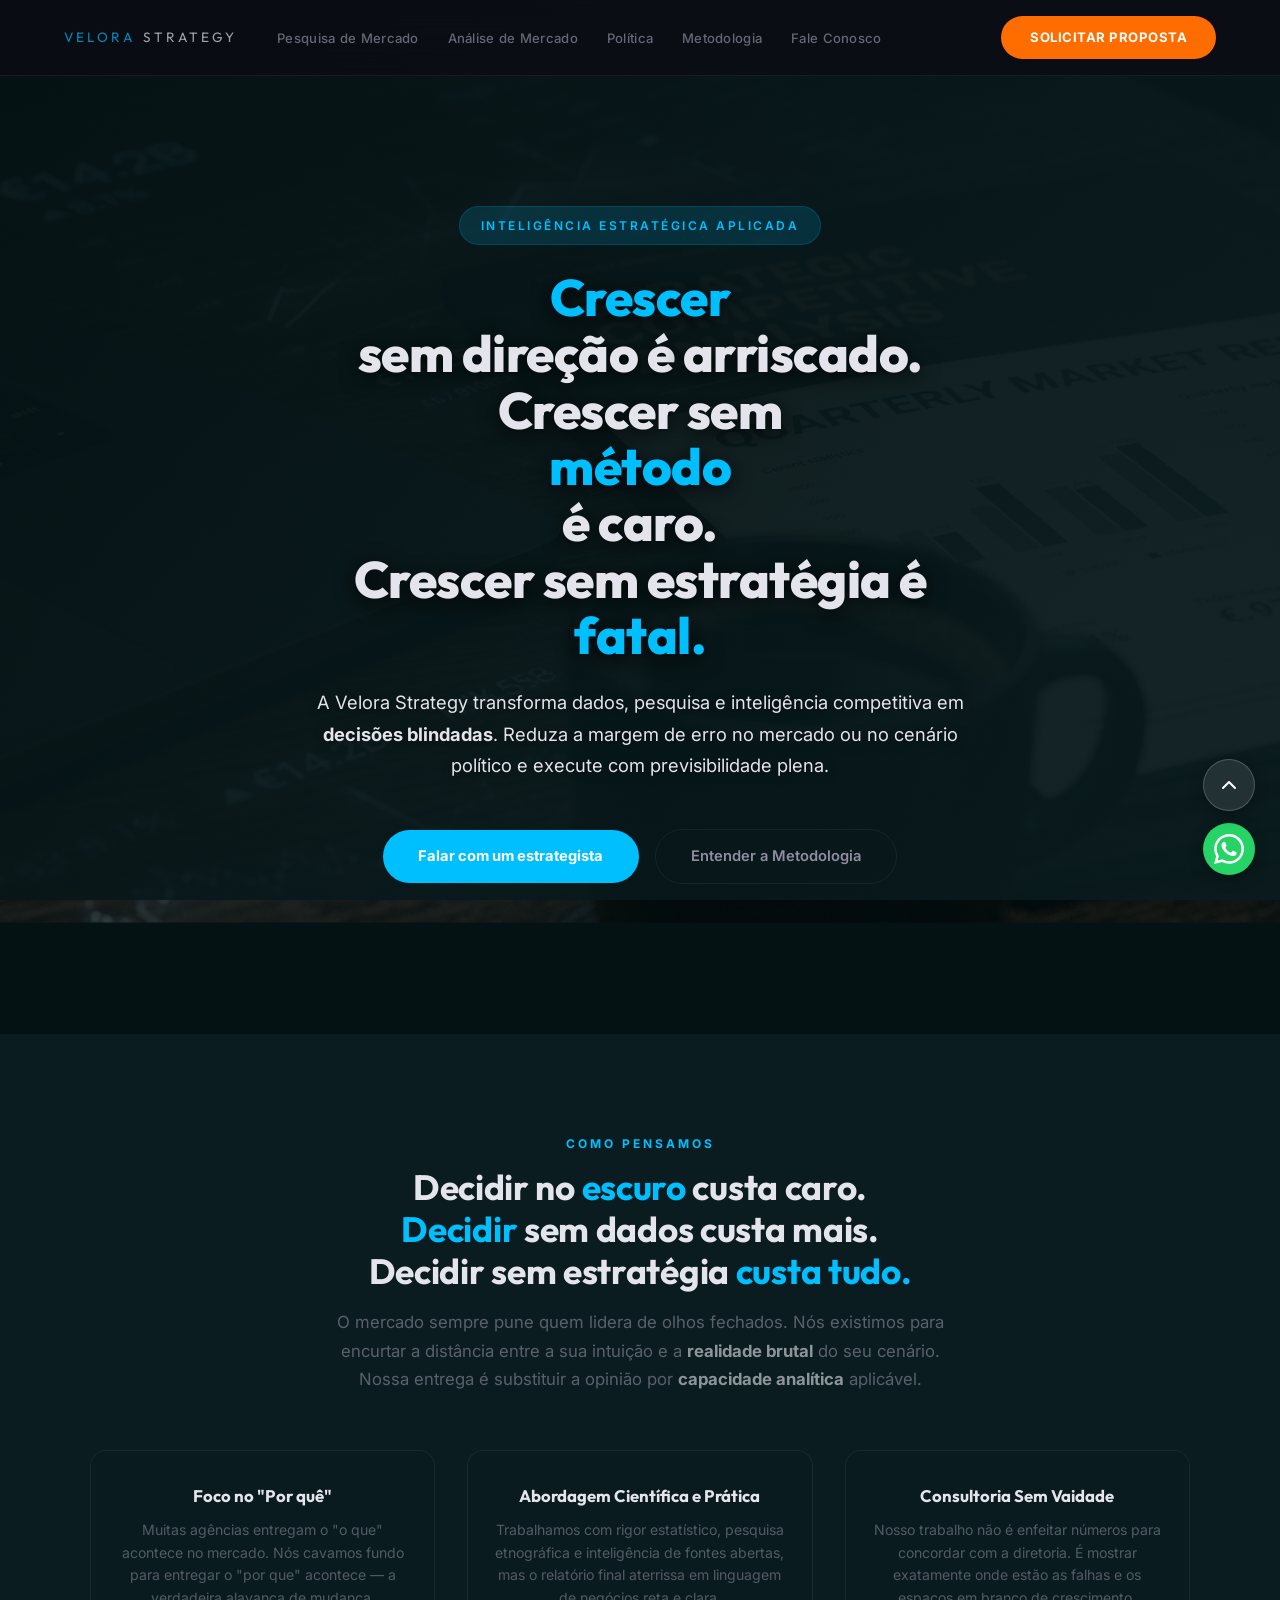
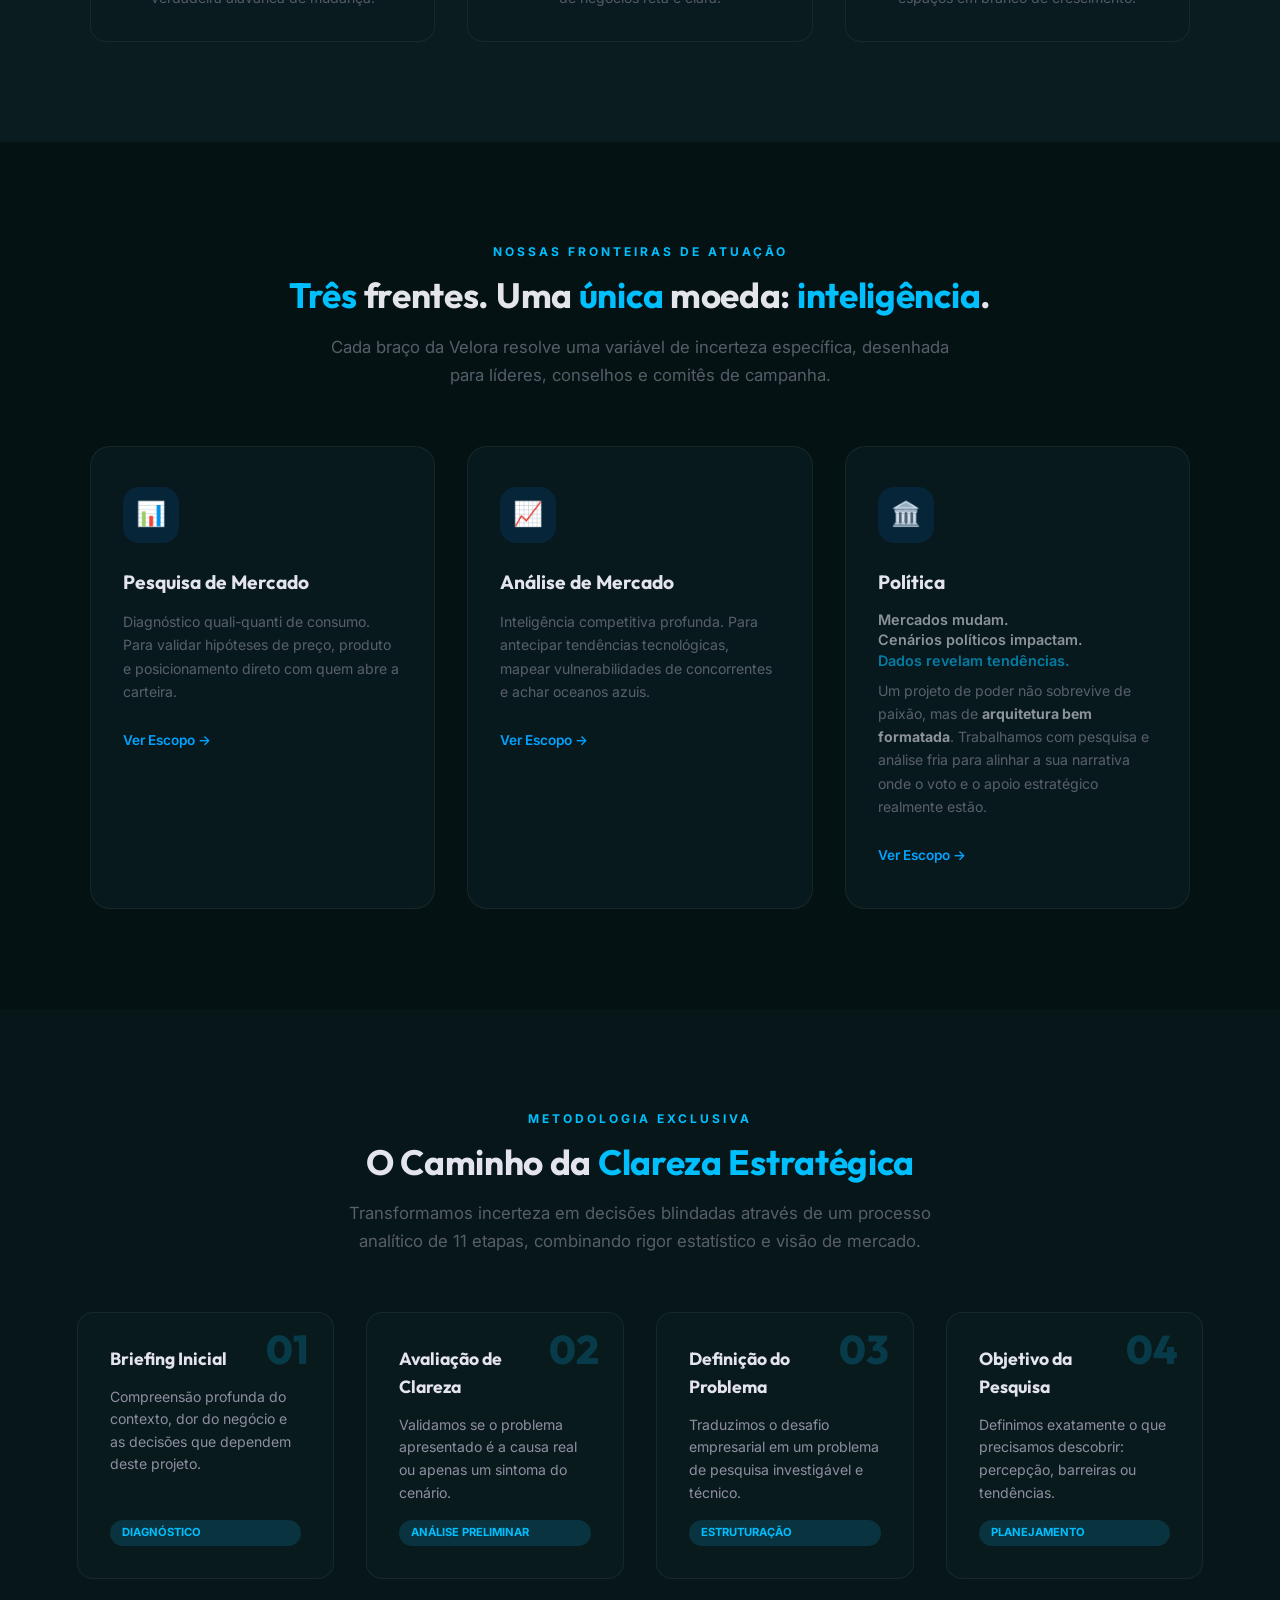
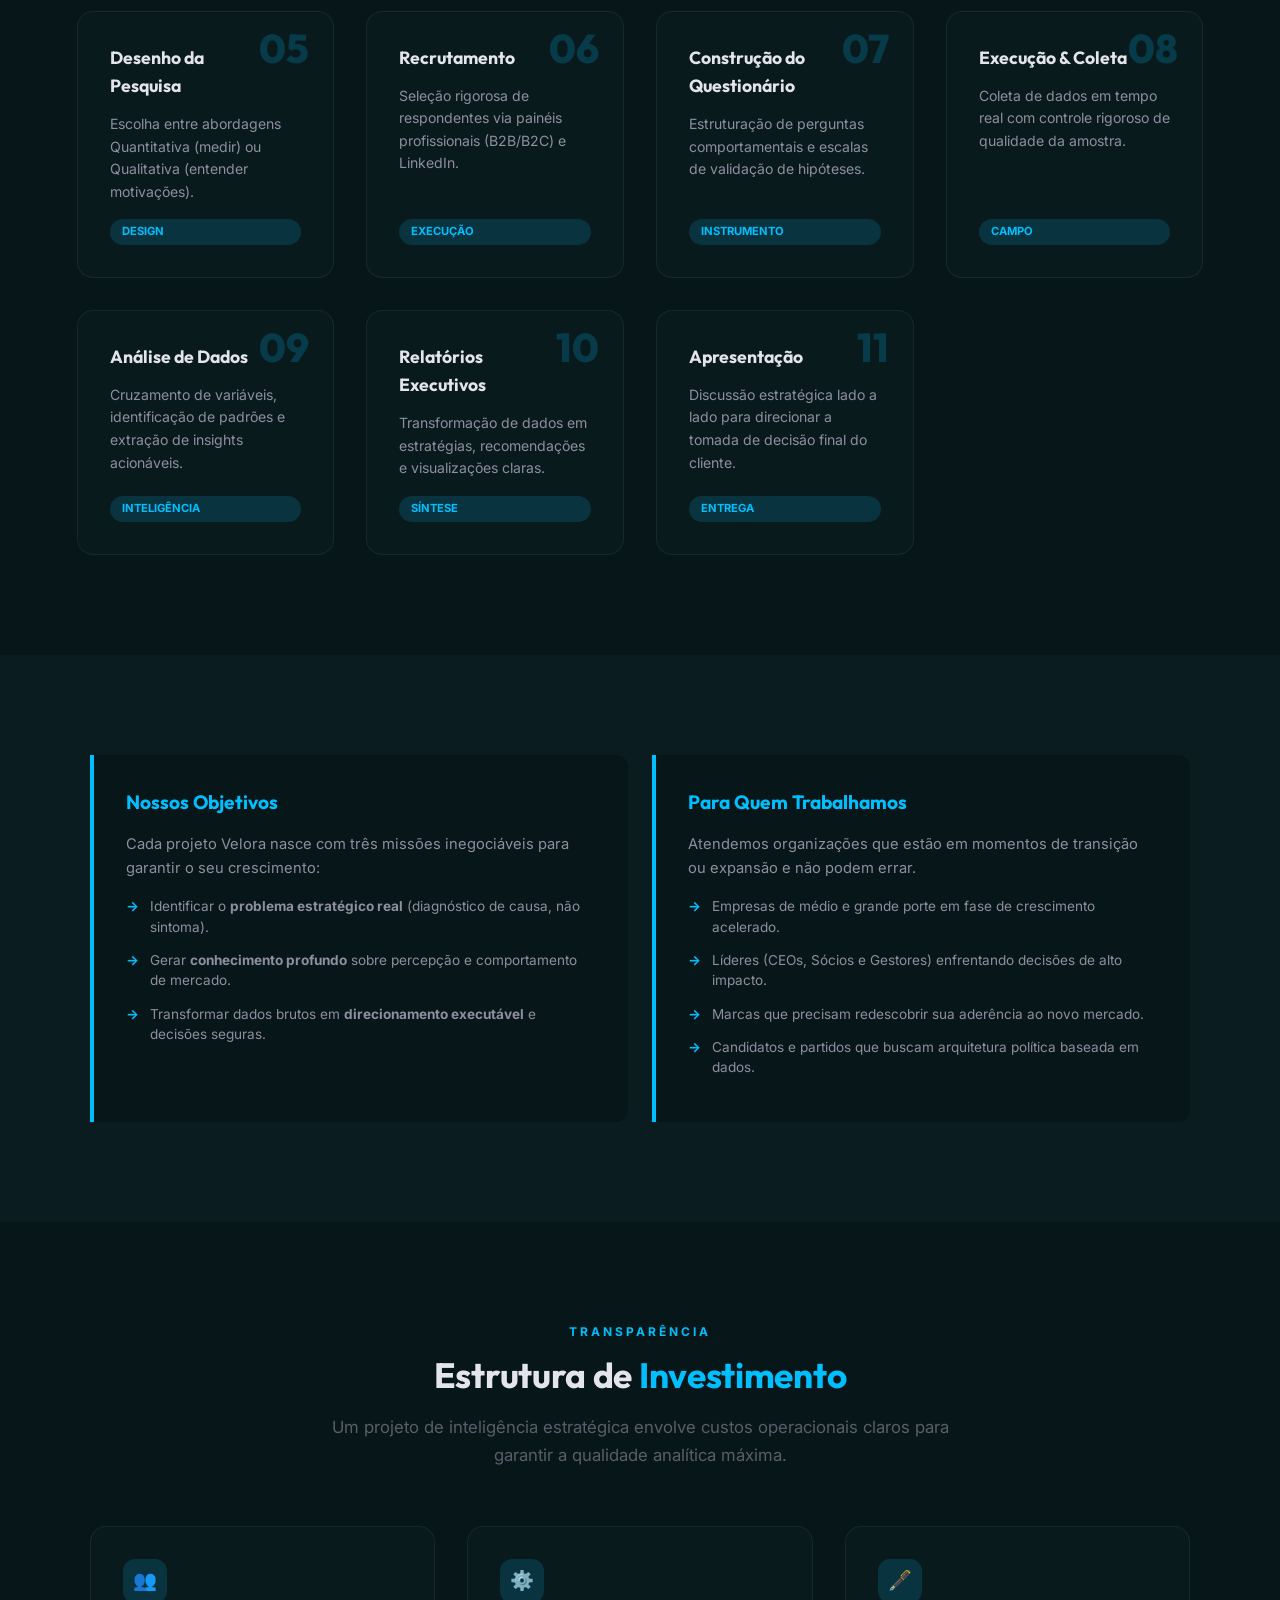
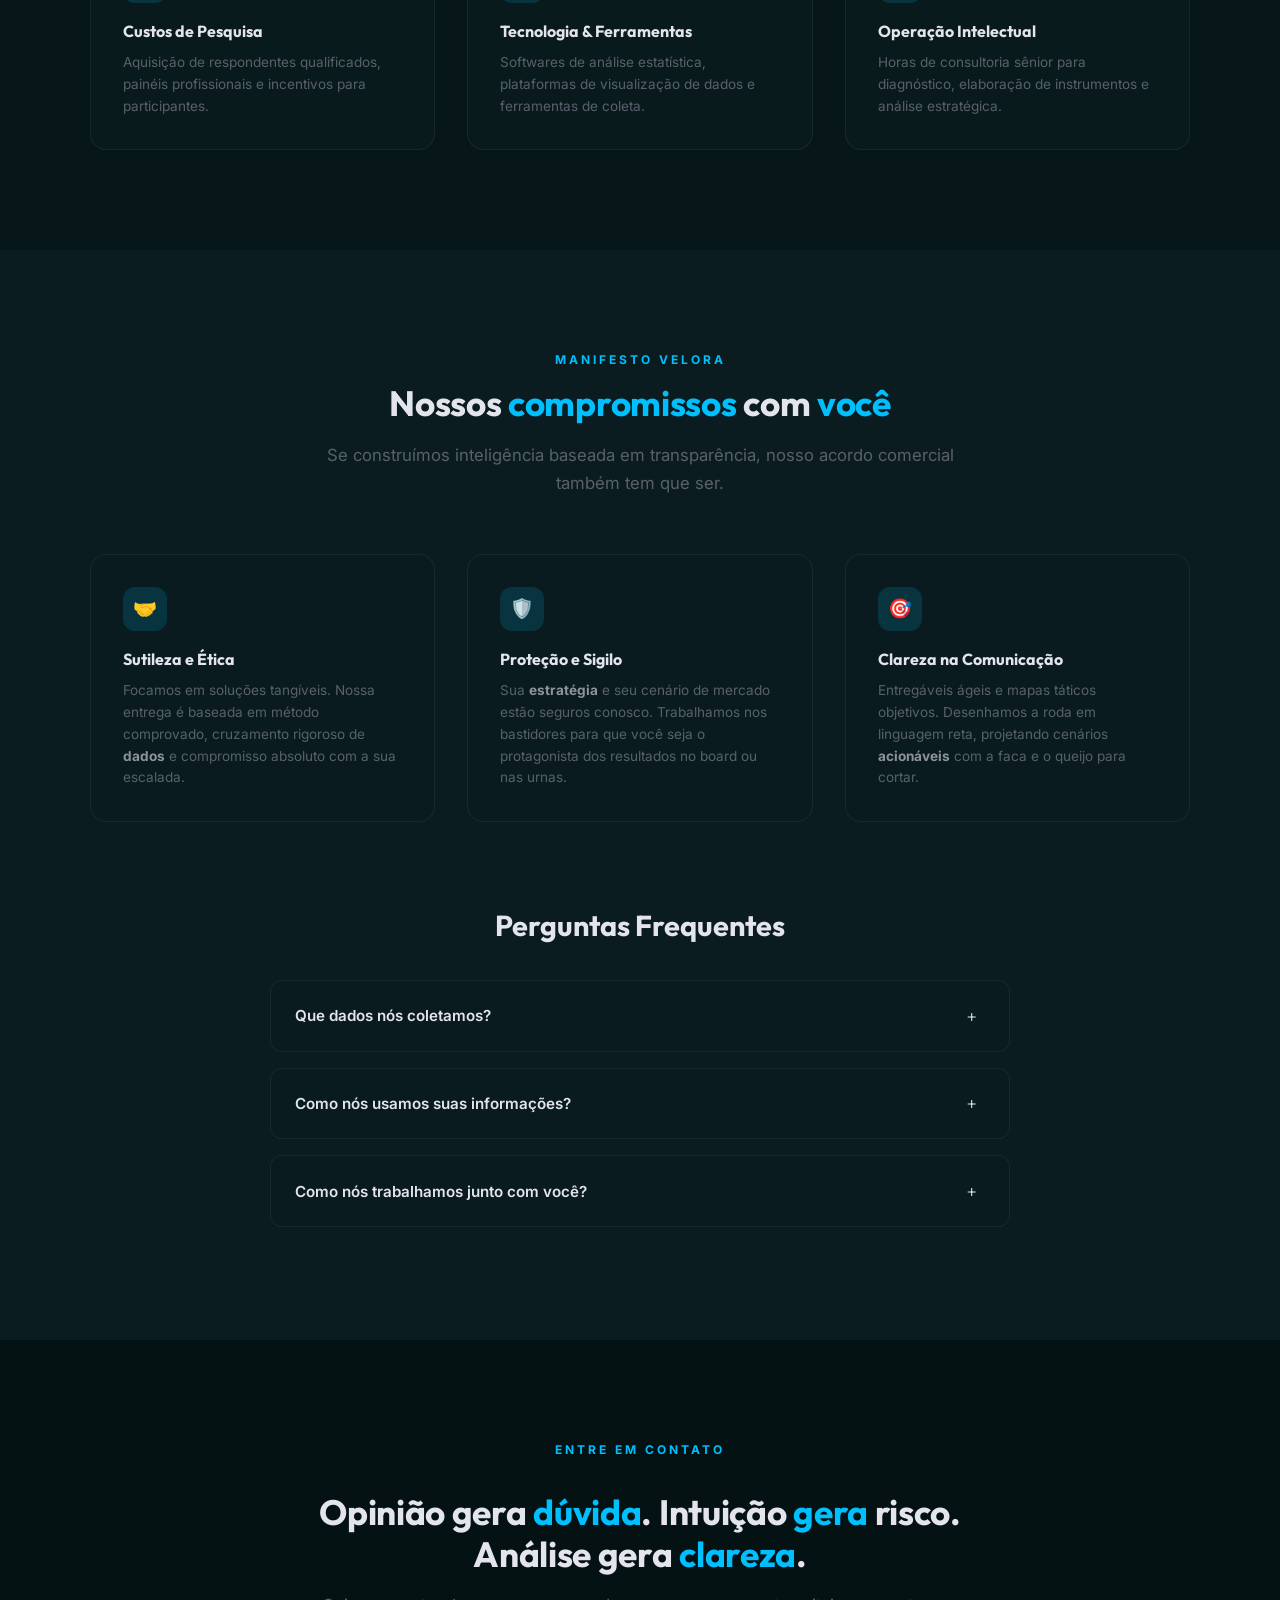
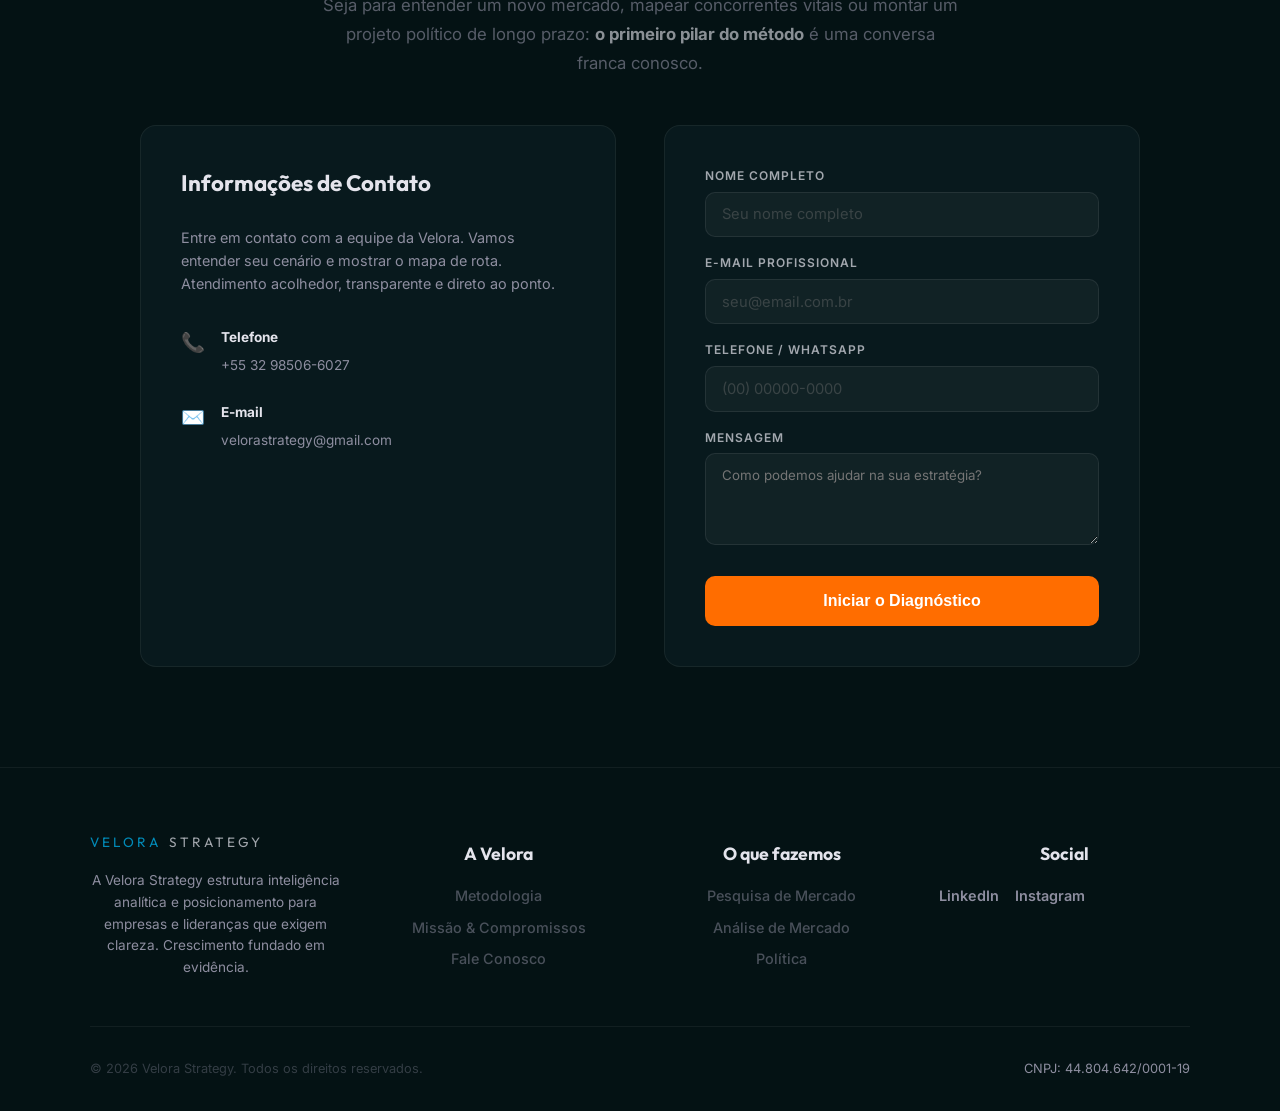
==== index.html @ c20128ea "snippet de conversão adicionado" ====
<!DOCTYPE html>
<html lang="pt-BR">

<head>
    <!-- Google Tag Manager -->
    <script>(function(w,d,s,l,i){w[l]=w[l]||[];w[l].push({'gtm.start':
    new Date().getTime(),event:'gtm.js'});var f=d.getElementsByTagName(s)[0],
    j=d.createElement(s),dl=l!='dataLayer'?'&l='+l:'';j.async=true;j.src=
    'https://www.googletagmanager.com/gtm.js?id='+i+dl;f.parentNode.insertBefore(j,f);
    })(window,document,'script','dataLayer','GTM-59BV6WMD');</script>
    <!-- End Google Tag Manager -->
    <!-- Google tag (gtag.js) -->
    <script async src="https://www.googletagmanager.com/gtag/js?id=AW-18034314399"></script>
    <script>
      window.dataLayer = window.dataLayer || [];
      function gtag(){dataLayer.push(arguments);}
      gtag('js', new Date());
      gtag('config', 'AW-18034314399');
    </script>
    <!-- Fragmento de conversão Google Ads: Inscrições no formulário de leads -->
    <script>
    function gtag_report_conversion(url) {
      var callback = function () {
        if (typeof(url) != 'undefined') {
          window.location = url;
        }
      };
      gtag('event', 'conversion', {
          'send_to': 'AW-18034314399/4WFzCI20po4cEJ-Zt5dD',
          'event_callback': callback
      });
      return false;
    }
    </script>
    <meta charset="UTF-8">
    <meta name="viewport" content="width=device-width, initial-scale=1.0">
    <meta name="description"
        content="Velora Strategy — Consultoria estratégica em pesquisa de mercado, análise competitiva e marketing político. Inteligência aplicada para decisões que importam.">
    <title>Velora Strategy — Inteligência Estratégica</title>
    <link rel="stylesheet" href="shared.css">
    <style>
        /* ===== INSTITUCIONAL — TURQUOISE PREMIUM THEME ===== */
        :root {
            --bg-primary: #041214;
            --bg-secondary: #0A1C1F;
            --bg-tertiary: #071618;
            --text-primary: #E4E4EC;
            --text-secondary: #8E8EA0;
            --accent: #00BFFF;
            --accent-dark: #0088CC;
            --accent-glow: rgba(0, 191, 255, 0.15);
            --card-bg: rgba(10, 28, 31, 0.85);
            --card-border: rgba(255, 255, 255, 0.06);
            --input-bg: rgba(255, 255, 255, 0.04);
            --input-border: rgba(255, 255, 255, 0.08);
        }

        body {
            background-color: var(--bg-primary);
            color: var(--text-primary);
        }

        .bg-carousel {
            position: fixed;
            top: 0;
            left: 0;
            width: 100%;
            height: 100%;
            z-index: 0;
            background: var(--bg-primary);
        }

        .bg-carousel::after {
            content: '';
            position: absolute;
            top: 0;
            left: 0;
            width: 100%;
            height: 100%;
            background: linear-gradient(135deg, rgba(4, 18, 20, 0.9) 0%, rgba(10, 28, 31, 0.85) 100%);
            z-index: 2;
        }

        .bg-carousel .slide {
            position: absolute;
            top: 0;
            left: 0;
            width: 100%;
            height: 100%;
            background-size: cover;
            background-position: center;
            opacity: 0;
            transition: opacity 2s ease-in-out, transform 15s linear;
            z-index: 1;
        }

        .bg-carousel .slide.active {
            opacity: 0.4;
            transform: scale(1.05);
        }

        .header,
        .hero-institutional,
        .vision-section,
        .services-section,
        .methodology-section,
        .trust-section,
        .final-cta,
        .footer {
            position: relative;
            z-index: 3;
        }

        /* Header */
        .header {
            background: rgba(12, 12, 20, 0.85);
            border-bottom: 1px solid var(--card-border);
        }

        .logo {
            color: var(--text-primary);
        }

        .logo .velora-mark {
            color: var(--accent);
        }

        .nav-links a {
            color: var(--text-secondary);
        }

        .nav-links a:hover {
            color: var(--text-primary);
        }

        .header-cta {
            background: var(--accent);
            color: #ffffff;
        }

        .header-cta:hover {
            background: var(--accent-dark);
        }

        .menu-toggle span {
            background: var(--text-primary);
        }

        /* Hero Institutional */
        .hero-institutional {
            min-height: 85vh;
            display: flex;
            flex-direction: column;
            align-items: center;
            justify-content: center;
            text-align: center;
            padding: 160px 6% 100px;
        }

        .hero-institutional .hero-badge {
            background: var(--accent-glow);
            color: var(--accent);
            border: 1px solid rgba(0, 191, 255, 0.15);
        }

        .hero-institutional .hero-headline {
            max-width: 800px;
            margin-left: auto;
            margin-right: auto;
            font-size: 3.2rem;
        }

        .hero-institutional .hero-headline .highlight {
            color: var(--accent);
        }

        .hero-institutional .hero-sub {
            color: var(--text-secondary);
            max-width: 620px;
            margin-left: auto;
            margin-right: auto;
            text-align: center;
        }

        .hero-cta-group {
            display: flex;
            gap: 1rem;
            align-items: center;
            justify-content: center;
            margin-top: 0.5rem;
        }

        .cta-primary {
            display: inline-block;
            padding: 0.9rem 2.2rem;
            border-radius: 50px;
            background: var(--accent);
            color: #ffffff;
            font-weight: 700;
            font-size: 0.92rem;
            transition: all 0.3s ease;
        }

        .cta-primary:hover {
            transform: translateY(-2px);
            box-shadow: 0 8px 25px rgba(0, 191, 255, 0.3);
        }

        .cta-secondary {
            display: inline-block;
            padding: 0.9rem 2.2rem;
            border-radius: 50px;
            border: 1px solid var(--card-border);
            color: var(--text-secondary);
            font-weight: 600;
            font-size: 0.92rem;
            transition: all 0.3s ease;
        }

        .cta-secondary:hover {
            border-color: var(--accent);
            color: var(--accent);
        }

        /* Vision */
        .vision-section {
            background: var(--bg-secondary);
        }

        .section-label {
            color: var(--accent);
        }

        .section-title {
            color: var(--text-primary);
        }

        .section-sub {
            color: var(--text-secondary);
        }

        .vision-item {
            border: 1px solid var(--card-border);
            border-radius: 16px;
            background: var(--card-bg);
        }

        .vision-item h3 {
            color: var(--text-primary);
        }

        .vision-item p {
            color: var(--text-secondary);
        }

        /* Services */
        .services-section {
            background: var(--bg-primary);
        }

        .service-card {
            background: var(--card-bg);
            border: 1px solid var(--card-border);
        }

        .service-card:hover {
            box-shadow: 0 12px 40px rgba(0, 0, 0, 0.3);
            border-color: rgba(255, 255, 255, 0.1);
        }

        .service-icon {
            background: var(--accent-glow);
        }

        .service-card h3 {
            color: var(--text-primary);
        }

        .service-card p {
            color: var(--text-secondary);
        }

        .service-link {
            color: var(--accent);
        }

        /* Service accent colors */
        .service-card.pesquisa .service-icon {
            background: rgba(0, 123, 255, 0.12);
            color: #00A3FF;
        }

        .service-card.pesquisa .service-link {
            color: #00A3FF;
        }

        .service-card.analise .service-icon {
            background: rgba(0, 123, 255, 0.12);
            color: #00A3FF;
        }

        .service-card.analise .service-link {
            color: #00A3FF;
        }

        .service-card.politico .service-icon {
            background: rgba(0, 123, 255, 0.12);
            color: #00A3FF;
        }

        .service-card.politico .service-link {
            color: #00A3FF;
        }

        /* Methodology */
        .methodology-section {
            background: var(--bg-tertiary);
        }

        .method-name {
            color: var(--text-secondary);
        }



        .method-step-number {
            background: var(--accent-glow);
            color: var(--accent);
        }

        .method-step h3 {
            color: var(--text-primary);
        }

        .method-step p {
            color: var(--text-secondary);
        }

        /* Trust */
        .trust-section {
            background: var(--bg-secondary);
        }

        .trust-card {
            background: var(--card-bg);
            border: 1px solid var(--card-border);
        }

        .trust-card:hover {
            border-color: rgba(255, 255, 255, 0.1);
            box-shadow: 0 8px 30px rgba(0, 0, 0, 0.2);
        }

        .trust-card-icon {
            background: var(--accent-glow);
            color: var(--accent);
        }

        .trust-card h3 {
            color: var(--text-primary);
        }

        .trust-card p {
            color: var(--text-secondary);
        }

        /* Final CTA */
        .final-cta {
            background: var(--bg-primary);
        }

        .final-cta .section-title {
            color: var(--text-primary);
        }

        .final-cta .section-sub {
            color: var(--text-secondary);
        }

        .final-cta-btn {
            background: var(--accent);
            color: #ffffff;
        }

        .final-cta-btn:hover {
            background: var(--accent-dark);
        }

        /* Footer */
        .footer {
            border-top-color: var(--card-border);
        }

        .footer-links a {
            color: var(--text-secondary);
        }

        .footer-copy {
            color: var(--text-secondary);
        }

        .cta-destaque {
            background: #FF6D00 !important;
            color: #ffffff !important;
            padding: 0.7rem 1.8rem;
            border-radius: 50px;
            font-weight: 700;
            border: none;
            cursor: pointer;
            transition: all 0.3s ease;
        }

        .cta-destaque:hover {
            background: #FF8E33 !important;
            box-shadow: 0 4px 15px rgba(255, 109, 0, 0.4);
            transform: translateY(-2px);
        }

        @media (max-width: 768px) {
            .hero-institutional .hero-headline {
                font-size: 2rem;
            }

            .hero-cta-group {
                flex-direction: column;
            }
        }
    </style>
</head>

<body>
    <!-- Google Tag Manager (noscript) -->
    <noscript><iframe src="https://www.googletagmanager.com/ns.html?id=GTM-59BV6WMD"
    height="0" width="0" style="display:none;visibility:hidden"></iframe></noscript>
    <!-- End Google Tag Manager (noscript) -->

    <!-- BACKGROUND CAROUSEL -->
    <div class="bg-carousel">
        <div class="slide active" style="background-image: url('images/mesa_cafe_institucional.jpg');"></div>
        <div class="slide" style="background-image: url('images/inst_bg_2.png');"></div>
        <div class="slide" style="background-image: url('images/inst_bg_3.png');"></div>
    </div>

    <!-- HEADER -->
    <header class="header" id="header">
        <div class="header-left">
            <div class="logo">
                <span class="velora-mark">Velora</span> <span>Strategy</span>
            </div>
            <nav>
                <ul class="nav-links">
                    <li><a href="pesquisa-de-mercado.html">Pesquisa de Mercado</a></li>
                    <li><a href="analise-de-mercado.html">Análise de Mercado</a></li>
                    <li><a href="marketing-politico.html">Política</a></li>
                    <li><a href="#metodologia">Metodologia</a></li>
                    <li><a href="#fale-conosco">Fale Conosco</a></li>
                </ul>
            </nav>
        </div>
        <a href="#fale-conosco" class="header-cta cta-destaque">Solicitar proposta</a>
    </header>

    <main>

        <!-- HERO INSTITUTIONAL -->
        <section class="hero hero-institutional" id="hero"
            style="justify-content: center; text-align: center; padding-top: 130px; padding-bottom: 150px; flex-direction: column; align-items: center;">
            <div
                style="z-index: 2; max-width: 1000px; margin: 0 auto; display: flex; flex-direction: column; align-items: center;">
                <span class="hero-badge"
                    style="background: var(--accent-glow); color: var(--accent); border: 1px solid rgba(0, 191, 255, 0.15); margin-bottom: 1.5rem;">Inteligência
                    Estratégica Aplicada</span>
                <h1 class="hero-headline" style="font-size: 3.2rem; text-align: center; margin-bottom: 1.5rem;">
                    <span class="highlight" style="color: var(--accent);">Crescer</span> sem direção é <span
                        style="white-space: nowrap;">arriscado.</span><br>
                    Crescer sem <span class="highlight" style="color: var(--accent);">método</span> é caro.<br>
                    Crescer sem estratégia é <span class="highlight" style="color: var(--accent);">fatal.</span>
                </h1>
                <p class="hero-sub"
                    style="text-align: center; max-width: 650px; color: var(--text-primary); margin-bottom: 2.5rem; font-size: 1.15rem; text-shadow: 0 2px 10px rgba(0,0,0,0.5);">
                    A Velora Strategy transforma dados, pesquisa e inteligência competitiva em <b
                        style="color: var(--text-primary);">decisões blindadas</b>. Reduza a margem de erro no mercado
                    ou no cenário político e execute com previsibilidade plena.
                </p>
                <div class="hero-cta-group" style="justify-content: center; display: flex; gap: 1rem;">
                    <a href="#fale-conosco" class="cta-primary">Falar com um estrategista</a>
                    <a href="#metodologia" class="cta-secondary">Entender a Metodologia</a>
                </div>
            </div>
        </section>

        <!-- COMO PENSAMOS -->
        <section class="vision-section reveal" id="como-pensamos">
            <p class="section-label">Como Pensamos</p>
            <h2 class="section-title">
                Decidir no <span class="text-accent">escuro</span> custa caro.<br>
                <span class="text-accent">Decidir</span> sem dados custa mais.<br>
                Decidir sem estratégia <span class="text-accent">custa tudo.</span>
            </h2>
            <p class="section-sub">
                O mercado sempre pune quem lidera de olhos fechados. Nós existimos para encurtar a distância entre a sua
                intuição e a <b style="color: var(--text-primary);">realidade brutal</b> do seu cenário. Nossa entrega é
                substituir a opinião por <b style="color: var(--text-primary);">capacidade analítica</b> aplicável.
            </p>
            <div class="vision-grid reveal-children">
                <div class="vision-item">
                    <h3>Foco no "Por quê"</h3>
                    <p>Muitas agências entregam o "o que" acontece no mercado. Nós cavamos fundo para entregar o "por
                        que" acontece — a verdadeira alavanca de mudança.</p>
                </div>
                <div class="vision-item">
                    <h3>Abordagem Científica e Prática</h3>
                    <p>Trabalhamos com rigor estatístico, pesquisa etnográfica e inteligência de fontes abertas, mas o
                        relatório final aterrissa em linguagem de negócios reta e clara.</p>
                </div>
                <div class="vision-item">
                    <h3>Consultoria Sem Vaidade</h3>
                    <p>Nosso trabalho não é enfeitar números para concordar com a diretoria. É mostrar exatamente onde
                        estão as falhas e os espaços em branco de crescimento.</p>
                </div>
            </div>
        </section>

        <!-- SERVIÇOS -->
        <section class="services-section reveal" id="servicos">
            <p class="section-label">Nossas Fronteiras de Atuação</p>
            <h2 class="section-title"><span class="text-accent">Três</span> frentes. Uma <span class="text-accent">única</span> moeda: <span class="text-accent">inteligência</span>.</h2>
            <p class="section-sub">
                Cada braço da Velora resolve uma variável de incerteza específica, desenhada para líderes, conselhos e
                comitês de campanha.
            </p>
            <div class="services-grid reveal-children">
                <!-- Pesquisa de Mercado -->
                <div class="service-card pesquisa">
                    <div class="service-icon">📊</div>
                    <h3>Pesquisa de Mercado</h3>
                    <p>Diagnóstico quali-quanti de consumo. Para validar hipóteses de preço, produto e posicionamento
                        direto com quem abre a carteira.</p>
                    <a href="pesquisa-de-mercado.html" class="service-link">Ver Escopo →</a>
                </div>
                <!-- Análise de Mercado -->
                <div class="service-card analise">
                    <div class="service-icon">📈</div>
                    <h3>Análise de Mercado</h3>
                    <p>Inteligência competitiva profunda. Para antecipar tendências tecnológicas, mapear
                        vulnerabilidades de concorrentes e achar oceanos azuis.</p>
                    <a href="analise-de-mercado.html" class="service-link">Ver Escopo →</a>
                </div>
                <!-- Política -->
                <div class="service-card politico">
                    <div class="service-icon">🏛️</div>
                    <h3>Política</h3>
                    <p
                        style="font-weight: 600; font-size: 0.9rem; color: var(--text-primary); margin-bottom: 0.5rem; line-height: 1.4;">
                        Mercados mudam.<br>Cenários políticos impactam.<br><span style="color: var(--accent);">Dados
                            revelam tendências.</span>
                    </p>
                    <p>Um projeto de poder não sobrevive de paixão, mas de <b
                            style="color: var(--text-primary);">arquitetura bem formatada</b>. Trabalhamos com pesquisa
                        e análise fria para alinhar a sua narrativa onde o voto e o apoio estratégico realmente estão.
                    </p>
                    <a href="marketing-politico.html" class="service-link">Ver Escopo →</a>
                </div>
            </div>
        </section>
        <div id="metodologia-anchor" style="position: absolute; margin-top: -120px;"></div>
        <section class="methodology-section reveal" id="metodologia">
            <p class="section-label">Metodologia Exclusiva</p>
            <h2 class="section-title">O Caminho da <span class="text-accent">Clareza Estratégica</span></h2>
            <p class="section-sub">
                Transformamos incerteza em decisões blindadas através de um processo analítico de 11 etapas, combinando rigor estatístico e visão de mercado.
            </p>

            <div class="method-grid-11">
                <!-- ETAPA 1 -->
                <div class="method-card">
                    <span class="method-number">01</span>
                    <h3>Briefing Inicial</h3>
                    <p>Compreensão profunda do contexto, dor do negócio e as decisões que dependem deste projeto.</p>
                    <span class="method-badge">Diagnóstico</span>
                </div>
                <!-- ETAPA 2 -->
                <div class="method-card">
                    <span class="method-number">02</span>
                    <h3>Avaliação de Clareza</h3>
                    <p>Validamos se o problema apresentado é a causa real ou apenas um sintoma do cenário.</p>
                    <span class="method-badge">Análise Preliminar</span>
                </div>
                <!-- ETAPA 3 -->
                <div class="method-card">
                    <span class="method-number">03</span>
                    <h3>Definição do Problema</h3>
                    <p>Traduzimos o desafio empresarial em um problema de pesquisa investigável e técnico.</p>
                    <span class="method-badge">Estruturação</span>
                </div>
                <!-- ETAPA 4 -->
                <div class="method-card">
                    <span class="method-number">04</span>
                    <h3>Objetivo da Pesquisa</h3>
                    <p>Definimos exatamente o que precisamos descobrir: percepção, barreiras ou tendências.</p>
                    <span class="method-badge">Planejamento</span>
                </div>
                <!-- ETAPA 5 -->
                <div class="method-card">
                    <span class="method-number">05</span>
                    <h3>Desenho da Pesquisa</h3>
                    <p>Escolha entre abordagens Quantitativa (medir) ou Qualitativa (entender motivações).</p>
                    <span class="method-badge">Design</span>
                </div>
                <!-- ETAPA 6 -->
                <div class="method-card">
                    <span class="method-number">06</span>
                    <h3>Recrutamento</h3>
                    <p>Seleção rigorosa de respondentes via painéis profissionais (B2B/B2C) e LinkedIn.</p>
                    <span class="method-badge">Execução</span>
                </div>
                <!-- ETAPA 7 -->
                <div class="method-card">
                    <span class="method-number">07</span>
                    <h3>Construção do Questionário</h3>
                    <p>Estruturação de perguntas comportamentais e escalas de validação de hipóteses.</p>
                    <span class="method-badge">Instrumento</span>
                </div>
                <!-- ETAPA 8 -->
                <div class="method-card">
                    <span class="method-number">08</span>
                    <h3>Execução & Coleta</h3>
                    <p>Coleta de dados em tempo real com controle rigoroso de qualidade da amostra.</p>
                    <span class="method-badge">Campo</span>
                </div>
                <!-- ETAPA 9 -->
                <div class="method-card">
                    <span class="method-number">09</span>
                    <h3>Análise de Dados</h3>
                    <p>Cruzamento de variáveis, identificação de padrões e extração de insights acionáveis.</p>
                    <span class="method-badge">Inteligência</span>
                </div>
                <!-- ETAPA 10 -->
                <div class="method-card">
                    <span class="method-number">10</span>
                    <h3>Relatórios Executivos</h3>
                    <p>Transformação de dados em estratégias, recomendações e visualizações claras.</p>
                    <span class="method-badge">Síntese</span>
                </div>
                <!-- ETAPA 11 -->
                <div class="method-card">
                    <span class="method-number">11</span>
                    <h3>Apresentação</h3>
                    <p>Discussão estratégica lado a lado para direcionar a tomada de decisão final do cliente.</p>
                    <span class="method-badge">Entrega</span>
                </div>
            </div>
        </section>

        <!-- OBJETIVOS & PÚBLICO -->
        <section class="vision-section reveal" id="objetivos-publico" style="padding: 100px 6%; background: var(--bg-secondary);">
            <div class="info-grid">
                <div class="info-card">
                    <h3>Nossos Objetivos</h3>
                    <p>Cada projeto Velora nasce com três missões inegociáveis para garantir o seu crescimento:</p>
                    <ul class="info-list">
                        <li>Identificar o <b>problema estratégico real</b> (diagnóstico de causa, não sintoma).</li>
                        <li>Gerar <b>conhecimento profundo</b> sobre percepção e comportamento de mercado.</li>
                        <li>Transformar dados brutos em <b>direcionamento executável</b> e decisões seguras.</li>
                    </ul>
                </div>
                <div class="info-card">
                    <h3>Para Quem Trabalhamos</h3>
                    <p>Atendemos organizações que estão em momentos de transição ou expansão e não podem errar.</p>
                    <ul class="info-list">
                        <li>Empresas de médio e grande porte em fase de crescimento acelerado.</li>
                        <li>Líderes (CEOs, Sócios e Gestores) enfrentando decisões de alto impacto.</li>
                        <li>Marcas que precisam redescobrir sua aderência ao novo mercado.</li>
                        <li>Candidatos e partidos que buscam arquitetura política baseada em dados.</li>
                    </ul>
                </div>
            </div>
        </section>

        <!-- INVESTIMENTO -->
        <section class="trust-section reveal" id="investimento" style="background: var(--bg-tertiary);">
            <p class="section-label">Transparência</p>
            <h2 class="section-title">Estrutura de <span class="text-accent">Investimento</span></h2>
            <p class="section-sub">
                Um projeto de inteligência estratégica envolve custos operacionais claros para garantir a qualidade analítica máxima.
            </p>
            <div class="trust-grid reveal-children">
                <div class="trust-card">
                    <div class="trust-card-icon">👥</div>
                    <h3>Custos de Pesquisa</h3>
                    <p>Aquisição de respondentes qualificados, painéis profissionais e incentivos para participantes.</p>
                </div>
                <div class="trust-card">
                    <div class="trust-card-icon">⚙️</div>
                    <h3>Tecnologia & Ferramentas</h3>
                    <p>Softwares de análise estatística, plataformas de visualização de dados e ferramentas de coleta.</p>
                </div>
                <div class="trust-card">
                    <div class="trust-card-icon">🖋️</div>
                    <h3>Operação Intelectual</h3>
                    <p>Horas de consultoria sênior para diagnóstico, elaboração de instrumentos e análise estratégica.</p>
                </div>
            </div>
        </section>

        <!-- COMPROMISSOS & FAQ -->
        <section class="trust-section reveal" id="compromissos">
            <p class="section-label">Manifesto Velora</p>
            <h2 class="section-title">Nossos <span class="text-accent">compromissos</span> com <span class="text-accent">você</span></h2>
            <p class="section-sub">
                Se construímos inteligência baseada em transparência, nosso acordo comercial também tem que ser.
            </p>
            <div class="trust-grid reveal-children" style="margin-bottom: 5rem;">
                <div class="trust-card">
                    <div class="trust-card-icon">🤝</div>
                    <h3>Sutileza e Ética</h3>
                    <p>Focamos em soluções tangíveis. Nossa entrega é baseada em método comprovado, cruzamento rigoroso
                        de <b style="color: var(--text-primary);">dados</b> e compromisso absoluto com a sua escalada.
                    </p>
                </div>
                <div class="trust-card">
                    <div class="trust-card-icon">🛡️</div>
                    <h3>Proteção e Sigilo</h3>
                    <p>Sua <b style="color: var(--text-primary);">estratégia</b> e seu cenário de mercado estão seguros
                        conosco. Trabalhamos nos bastidores para que você seja o protagonista dos resultados no board ou
                        nas urnas.</p>
                </div>
                <div class="trust-card">
                    <div class="trust-card-icon">🎯</div>
                    <h3>Clareza na Comunicação</h3>
                    <p>Entregáveis ágeis e mapas táticos objetivos. Desenhamos a roda em linguagem reta, projetando
                        cenários <b style="color: var(--text-primary);">acionáveis</b> com a faca e o queijo para
                        cortar.</p>
                </div>
            </div>

            <div class="faq-container reveal">
                <h3
                    style="text-align: center; font-family: 'Outfit', sans-serif; font-size: 1.8rem; margin-bottom: 2rem; color: var(--text-primary);">
                    Perguntas Frequentes</h3>

                <div class="faq-item"
                    style="background: var(--card-bg); border: 1px solid var(--card-border); margin-bottom: 1rem; cursor: pointer;"
                    onclick="this.classList.toggle('active')">
                    <button class="faq-question" style="color: var(--text-primary);">
                        Que dados nós coletamos?
                        <span class="faq-icon">+</span>
                    </button>
                    <div class="faq-answer">
                        <div class="faq-answer-inner">
                            Nós coletamos estritamente os dados necessários para embasar seu posicionamento. Isso
                            engloba informações demográficas validadas de público e cruzamentos abertos no mercado.
                        </div>
                    </div>
                </div>

                <div class="faq-item"
                    style="background: var(--card-bg); border: 1px solid var(--card-border); margin-bottom: 1rem; cursor: pointer;"
                    onclick="this.classList.toggle('active')">
                    <button class="faq-question" style="color: var(--text-primary);">
                        Como nós usamos suas informações?
                        <span class="faq-icon">+</span>
                    </button>
                    <div class="faq-answer">
                        <div class="faq-answer-inner">
                            Suas informações sensíveis são processadas em ambiente fechado para gerar relatórios,
                            direcionar a análise de competição e encontrar vácuos de oportunidades para seu produto ou
                            campanha.
                        </div>
                    </div>
                </div>

                <div class="faq-item"
                    style="background: var(--card-bg); border: 1px solid var(--card-border); cursor: pointer;"
                    onclick="this.classList.toggle('active')">
                    <button class="faq-question" style="color: var(--text-primary);">
                        Como nós trabalhamos junto com você?
                        <span class="faq-icon">+</span>
                    </button>
                    <div class="faq-answer">
                        <div class="faq-answer-inner">
                            Trabalhamos através de sprints e escopo contínuo, iniciando com um diagnóstico preciso,
                            seguindo para fase de captação e terminando em direção executável direta, numa mesa de
                            discussão lado a lado.
                        </div>
                    </div>
                </div>
            </div>
        </section>

        <!-- FALE CONOSCO -->
        <section class="final-cta reveal" id="fale-conosco">
            <p class="section-label" style="margin-bottom: 2rem;">Entre em contato</p>
            <h2 class="section-title">
                Opinião gera <span class="text-accent">dúvida</span>. Intuição <span class="text-accent">gera</span> risco.<br>
                Análise gera <span class="text-accent">clareza</span>.
            </h2>
            <p class="section-sub">
                Seja para entender um novo mercado, mapear concorrentes vitais ou montar um projeto político de longo
                prazo: <b style="color: var(--text-primary);">o primeiro pilar do método</b> é uma conversa franca
                conosco.
            </p>

            <div
                style="display: grid; grid-template-columns: repeat(auto-fit, minmax(300px, 1fr)); gap: 3rem; max-width: 1000px; margin: 3rem auto 0; text-align: left;">
                <div
                    style="background: var(--card-bg); border: 1px solid var(--card-border); padding: 2.5rem; border-radius: 16px;">
                    <h3
                        style="font-family: 'Outfit', sans-serif; font-size: 1.4rem; margin-bottom: 1.5rem; color: var(--text-primary);">
                        Informações de Contato</h3>
                    <p style="color: var(--text-secondary); margin-bottom: 2rem; font-size: 0.9rem;">
                        Entre em contato com a equipe da Velora. Vamos entender seu cenário e mostrar o mapa de rota.
                        Atendimento acolhedor, transparente e direto ao ponto.
                    </p>
                    <ul style="list-style: none; margin: 0; padding: 0;">
                        <li style="display: flex; align-items: flex-start; gap: 1rem; margin-bottom: 1.5rem;">
                            <span style="font-size: 1.2rem;">📞</span>
                            <div>
                                <strong
                                    style="display: block; font-size: 0.85rem; color: var(--text-primary); margin-bottom: 0.2rem;">Telefone</strong>
                                <span style="font-size: 0.85rem; color: var(--text-secondary);">+55 32 98506-6027</span>
                            </div>
                        </li>
                        <li style="display: flex; align-items: flex-start; gap: 1rem;">
                            <span style="font-size: 1.2rem;">✉️</span>
                            <div>
                                <strong
                                    style="display: block; font-size: 0.85rem; color: var(--text-primary); margin-bottom: 0.2rem;">E-mail</strong>
                                <span
                                    style="font-size: 0.85rem; color: var(--text-secondary);">velorastrategy@gmail.com</span>
                            </div>
                        </li>
                    </ul>
                </div>

                <div
                    style="background: var(--card-bg); border: 1px solid var(--card-border); padding: 2.5rem; border-radius: 16px;">
                    <form id="form-diagnostico" action="https://formspree.io/f/mreyynyn" method="POST">
                        <div class="form-group" style="margin-bottom: 1rem;">
                            <label
                                style="color: var(--text-primary); display: block; font-size: 0.75rem; font-weight: 600; letter-spacing: 1px; text-transform: uppercase; margin-bottom: 0.4rem;">Nome
                                Completo</label>
                            <input type="text" placeholder="Seu nome completo" required id="nome" name="nome" pattern="^[a-zA-ZÀ-ÿ]{2,}(?:\s+[a-zA-ZÀ-ÿ]{2,})+$" minlength="5" maxlength="100" title="Digite seu nome e sobrenome"
                                style="width: 100%; padding: 0.8rem 1rem; border-radius: 10px; background: var(--input-bg); border: 1px solid var(--input-border); color: #fff; font-family: 'Inter', sans-serif;">
                            <span class="validation-hint" style="display: none; font-size: 0.75rem; color: var(--text-secondary); margin-top: 0.4rem; padding-left: 0.5rem; font-weight: 500;">Insira seu nome e sobrenome (ex: João Silva)</span>
                        </div>
                        <div class="form-group" style="margin-bottom: 1rem;">
                            <label
                                style="color: var(--text-primary); display: block; font-size: 0.75rem; font-weight: 600; letter-spacing: 1px; text-transform: uppercase; margin-bottom: 0.4rem;">E-mail
                                Profissional</label>
                            <input type="email" placeholder="seu@email.com.br" required id="email" name="email" pattern="^[a-zA-Z0-9._%+\-]+@[a-zA-Z0-9.\-]+\.[a-zA-Z]{2,}$" title="Digite um e-mail válido"
                                style="width: 100%; padding: 0.8rem 1rem; border-radius: 10px; background: var(--input-bg); border: 1px solid var(--input-border); color: #fff; font-family: 'Inter', sans-serif;">
                            <span class="validation-hint" style="display: none; font-size: 0.75rem; color: var(--text-secondary); margin-top: 0.4rem; padding-left: 0.5rem; font-weight: 500;">Insira um e-mail válido (ex: nome@empresa.com.br)</span>
                        </div>
                        <div class="form-group" style="margin-bottom: 1rem;">
                            <label
                                style="color: var(--text-primary); display: block; font-size: 0.75rem; font-weight: 600; letter-spacing: 1px; text-transform: uppercase; margin-bottom: 0.4rem;">Telefone
                                / WhatsApp</label>
                            <input type="tel" placeholder="(00) 00000-0000" required id="telefone" name="telefone" pattern="^\(?\d{2}\)?\s?\d{4,5}-?\d{4}$" minlength="10" maxlength="15" title="Digite um telefone válido" oninput="this.value = this.value.replace(/[^0-9()\- ]/g, '')"
                                style="width: 100%; padding: 0.8rem 1rem; border-radius: 10px; background: var(--input-bg); border: 1px solid var(--input-border); color: #fff; font-family: 'Inter', sans-serif;">
                            <span class="validation-hint" style="display: none; font-size: 0.75rem; color: var(--text-secondary); margin-top: 0.4rem; padding-left: 0.5rem; font-weight: 500;">Insira seu telefone com DDD (apenas números)</span>
                        </div>
                        <div class="form-group" style="margin-bottom: 1.5rem;">
                            <label
                                style="color: var(--text-primary); display: block; font-size: 0.75rem; font-weight: 600; letter-spacing: 1px; text-transform: uppercase; margin-bottom: 0.4rem;">Mensagem</label>
                            <textarea placeholder="Como podemos ajudar na sua estratégia?" rows="4" required id="mensagem" name="mensagem" minlength="10" maxlength="1000" title="A mensagem deve ter no mínimo 10 caracteres"
                                style="width: 100%; padding: 0.8rem 1rem; border-radius: 10px; background: var(--input-bg); border: 1px solid var(--input-border); color: #fff; font-family: 'Inter', sans-serif; resize: vertical;"></textarea>
                            <span class="validation-hint" style="display: none; font-size: 0.75rem; color: var(--text-secondary); margin-top: 0.4rem; padding-left: 0.5rem; font-weight: 500;">Formule sua mensagem (mínimo de 10 caracteres)</span>
                        </div>
                        <button type="submit" id="btn-enviar-principal" class="cta-destaque"
                            style="width: 100%; font-size: 1rem; padding: 1rem; border-radius: 10px; font-weight: 700;">Iniciar
                            o Diagnóstico</button>
                    </form>
                </div>
            </div>
        </section>

    </main>

    <!-- FOOTER -->
    <footer class="footer" style="padding: 4rem 6% 2rem;">
        <div class="footer-content"
            style="max-width: 1100px; margin: 0 auto; display: grid; grid-template-columns: repeat(auto-fit, minmax(200px, 1fr)); gap: 2rem; padding-bottom: 2rem; border-bottom: 1px solid var(--card-border);">
            <div class="footer-col">
                <div class="logo" style="margin-bottom: 1rem;">
                    <span class="velora-mark">Velora</span> <span>Strategy</span>
                </div>
                <p style="color: var(--text-secondary); font-size: 0.85rem; line-height: 1.6; max-width: 300px;">
                    A Velora Strategy estrutura inteligência analítica e posicionamento para empresas e lideranças que
                    exigem clareza. Crescimento fundado em evidência.
                </p>
            </div>

            <div class="footer-col" style="padding-top: 0.5rem;">
                <h4
                    style="color: var(--text-primary); font-family: 'Outfit', sans-serif; font-size: 1.1rem; margin-bottom: 1rem;">
                    A Velora</h4>
                <div class="footer-links" style="display: flex; flex-direction: column; gap: 0.5rem; padding: 0;">
                    <a href="#metodologia" style="font-size: 0.9rem;">Metodologia</a>
                    <a href="#compromissos" style="font-size: 0.9rem;">Missão & Compromissos</a>
                    <a href="#fale-conosco" style="font-size: 0.9rem;">Fale Conosco</a>
                </div>
            </div>

            <div class="footer-col" style="padding-top: 0.5rem;">
                <h4
                    style="color: var(--text-primary); font-family: 'Outfit', sans-serif; font-size: 1.1rem; margin-bottom: 1rem;">
                    O que fazemos</h4>
                <div class="footer-links" style="display: flex; flex-direction: column; gap: 0.5rem; padding: 0;">
                    <a href="pesquisa-de-mercado.html" style="font-size: 0.9rem;">Pesquisa de Mercado</a>
                    <a href="analise-de-mercado.html" style="font-size: 0.9rem;">Análise de Mercado</a>
                    <a href="marketing-politico.html" style="font-size: 0.9rem;">Política</a>
                </div>
            </div>

            <div class="footer-col" style="padding-top: 0.5rem;">
                <h4
                    style="color: var(--text-primary); font-family: 'Outfit', sans-serif; font-size: 1.1rem; margin-bottom: 1rem;">
                    Social</h4>
                <div class="footer-socials" style="display: flex; gap: 1rem;">
                    <a href="#" style="color: var(--text-secondary); font-weight: 600; font-size: 0.9rem;">LinkedIn</a>
                    <a href="https://www.instagram.com/velorastrategy/" target="_blank" style="color: var(--text-secondary); font-weight: 600; font-size: 0.9rem;">Instagram</a>
                </div>
            </div>
        </div>
        <div
            style="max-width: 1100px; margin: 2rem auto 0; display: flex; justify-content: space-between; align-items: center; flex-wrap: wrap; gap: 1rem;">
            <p class="footer-copy" style="margin: 0; font-size: 0.8rem;">&copy; 2026 Velora Strategy. Todos os direitos
                reservados.</p>
            <p style="color: var(--text-secondary); font-size: 0.8rem; margin: 0;">CNPJ: 44.804.642/0001-19</p>
        </div>
    </footer>

    <!-- GLOBAL FABS -->
    <div class="global-fabs reveal">
        <a href="#" class="fab-totop" id="btn-totop" aria-label="Voltar ao topo">
            <svg xmlns="http://www.w3.org/2000/svg" viewBox="0 0 24 24" fill="none" stroke="currentColor"
                stroke-width="2" stroke-linecap="round" stroke-linejoin="round">
                <path d="m18 15-6-6-6 6" />
            </svg>
        </a>
        <a href="https://wa.me/5532985066027" target="_blank" class="fab-whatsapp" aria-label="Falar no WhatsApp">
            <svg xmlns="http://www.w3.org/2000/svg" viewBox="0 0 24 24" fill="currentColor">
                <path
                    d="M17.472 14.382c-.297-.149-1.758-.867-2.03-.967-.273-.099-.471-.148-.67.15-.197.297-.767.966-.94 1.164-.173.199-.347.223-.644.075-.297-.15-1.255-.463-2.39-1.475-.883-.788-1.48-1.761-1.653-2.059-.173-.297-.018-.458.13-.606.134-.133.298-.347.446-.52.149-.174.198-.298.298-.497.099-.198.05-.371-.025-.52-.075-.149-.669-1.612-.916-2.207-.242-.579-.487-.5-.669-.51a12.8 12.8 0 0 0-.57-.01c-.198 0-.52.074-.792.372-.272.297-1.04 1.016-1.04 2.479 0 1.462 1.065 2.875 1.213 3.074.149.198 2.096 3.2 5.077 4.487.709.306 1.262.489 1.694.625.712.227 1.36.195 1.871.118.571-.085 1.758-.719 2.006-1.413.248-.694.248-1.289.173-1.413-.074-.124-.272-.198-.57-.347m-5.421 7.403h-.004a9.87 9.87 0 0 1-5.031-1.378l-.361-.214-3.741.982.998-3.648-.235-.374a9.86 9.86 0 0 1-1.51-5.26c.001-5.45 4.436-9.884 9.888-9.884 2.64 0 5.122 1.03 6.988 2.898a9.825 9.825 0 0 1 2.893 6.994c-.003 5.45-4.437 9.884-9.885 9.884m8.413-18.297A11.815 11.815 0 0 0 12.05 0C5.495 0 .16 5.335.157 11.892c0 2.096.547 4.142 1.588 5.945L.057 24l6.305-1.654a11.882 11.882 0 0 0 5.683 1.448h.005c6.554 0 11.89-5.335 11.893-11.893a11.821 11.821 0 0 0-3.48-8.413Z" />
            </svg>
        </a>
    </div>

    <script>
        // Header scroll & FAB To Top
        const btnToTop = document.getElementById('btn-totop');
        window.addEventListener('scroll', () => {
            const scrolled = window.scrollY > 50;
            document.getElementById('header').classList.toggle('scrolled', scrolled);

            if (btnToTop) {
                if (window.scrollY > 300) {
                    btnToTop.classList.add('visible');
                } else {
                    btnToTop.classList.remove('visible');
                }
            }
        });

        if (btnToTop) {
            btnToTop.addEventListener('click', (e) => {
                e.preventDefault();
                window.scrollTo({ top: 0, behavior: 'smooth' });
            });
        }

        // Reveal on scroll
        const revealEls = document.querySelectorAll('.reveal, .reveal-children');
        const revealObserver = new IntersectionObserver((entries) => {
            entries.forEach(entry => {
                if (entry.isIntersecting) {
                    entry.target.classList.add('visible');
                    revealObserver.unobserve(entry.target);
                }
            });
        }, { threshold: 0.12 });
        revealEls.forEach(el => revealObserver.observe(el));

        // Background Carousel Logic
        const slides = document.querySelectorAll('.bg-carousel .slide');
        let currentSlide = 0;

        if (slides.length > 1) {
            setInterval(() => {
                slides[currentSlide].classList.remove('active');
                currentSlide = (currentSlide + 1) % slides.length;
                slides[currentSlide].classList.add('active');
            }, 8000);
        }

        // Form submit principal
        const formDiag = document.getElementById('form-diagnostico');
        if (formDiag) {
            formDiag.addEventListener('submit', function (e) {
                e.preventDefault();
                const btn = document.getElementById('btn-enviar-principal');
                const originalText = btn.textContent;
                
                // Formatar mensagem para WhatsApp
                const nome = document.getElementById('nome').value;
                const email = document.getElementById('email').value;
                const telefone = document.getElementById('telefone').value;
                const mensagem = document.getElementById('mensagem').value;
                
                const textoZap = `Olá Velora! Gostaria de um Diagnóstico Estratégico.%0A%0A*Nome:* ${nome}%0A*E-mail:* ${email}%0A*Telefone:* ${telefone}%0A*Mensagem:* ${mensagem}`;
                const urlZap = `https://wa.me/5532985066027?text=${textoZap}`;

                // Mostrar feedback visual
                btn.textContent = '✓ Enviando...';
                btn.style.background = '#00A844';
                btn.style.pointerEvents = 'none';

                // Enviar para Formspree via AJAX
                fetch(this.action, {
                    method: 'POST',
                    body: new FormData(this),
                    headers: { 'Accept': 'application/json' }
                }).then(response => {
                    if (response.ok) {
                        // Rastreamento GTM: evento personalizado
                        window.dataLayer = window.dataLayer || [];
                        window.dataLayer.push({
                            'event': 'form_lead_sucesso',
                            'form_id': 'form-diagnostico',
                            'pagina': window.location.pathname
                        });
                        // Rastreamento Google Ads: conversão de lead
                        gtag_report_conversion();

                        btn.textContent = '✓ Quase lá! Abrindo WhatsApp...';
                        setTimeout(() => {
                            window.open(urlZap, '_blank');
                            btn.textContent = originalText;
                            btn.style.background = '';
                            btn.style.pointerEvents = '';
                            this.reset();
                        }, 1500);
                    } else {
                        throw new Error('Erro no envio');
                    }
                }).catch(error => {
                    alert('Houve um erro ao processar sua solicitação. Por favor, tente novamente ou use o botão do WhatsApp direto.');
                    btn.textContent = originalText;
                    btn.style.background = '';
                    btn.style.pointerEvents = '';
                });
            });
        }
    </script>

</body>

</html>
---- shared.css ----
/* ============================================================
   VELORA STRATEGY — DESIGN SYSTEM PREMIUM
   ============================================================ */

@import url('https://fonts.googleapis.com/css2?family=Inter:wght@300;400;500;600;700;800;900&family=Outfit:wght@400;500;600;700;800&display=swap');

/* ===== RESET & BASE ===== */
*,
*::before,
*::after {
  margin: 0;
  padding: 0;
  box-sizing: border-box;
}

html {
  scroll-behavior: smooth;
  font-size: 16px;
  scroll-padding-top: 120px;
}

body {
  font-family: 'Inter', sans-serif;
  line-height: 1.6;
  overflow-x: hidden;
}

img {
  max-width: 100%;
  height: auto;
  display: block;
}

a {
  text-decoration: none;
  color: inherit;
}

/* ===== HEADER ===== */
.header {
  position: fixed;
  top: 0;
  left: 0;
  width: 100%;
  z-index: 1000;
  padding: 1rem 5%;
  display: flex;
  align-items: center;
  justify-content: space-between;
  backdrop-filter: blur(20px);
  -webkit-backdrop-filter: blur(20px);
  transition: all 0.4s cubic-bezier(0.4, 0, 0.2, 1);
}

.header.scrolled {
  padding: 0.6rem 5%;
  box-shadow: 0 4px 30px rgba(0, 0, 0, 0.15);
}

.header-left {
  display: flex;
  align-items: center;
  gap: 2.5rem;
}

.logo {
  font-family: 'Outfit', sans-serif;
  font-size: 1.6rem;
  font-weight: 800;
  letter-spacing: -0.5px;
  display: flex;
  align-items: center;
  gap: 0.5rem;
  text-decoration: none;
}

.logo span {
  font-weight: 400;
  font-size: 0.85rem;
  letter-spacing: 3px;
  text-transform: uppercase;
  opacity: 0.7;
}

.nav-links {
  display: flex;
  align-items: center;
  gap: 1.8rem;
  list-style: none;
}

.nav-links a {
  font-size: 0.82rem;
  font-weight: 500;
  letter-spacing: 0.3px;
  opacity: 0.7;
  transition: opacity 0.3s ease;
}

.nav-links a:hover {
  opacity: 1;
}

.nav-links a.active {
  opacity: 1;
  font-weight: 600;
}

.header-cta {
  padding: 0.6rem 1.6rem;
  border-radius: 50px;
  font-weight: 600;
  font-size: 0.82rem;
  letter-spacing: 0.5px;
  text-transform: uppercase;
  cursor: pointer;
  border: none;
  transition: all 0.3s ease;
  white-space: nowrap;
}

.header-cta:hover {
  transform: translateY(-2px);
  box-shadow: 0 6px 20px rgba(0, 0, 0, 0.2);
}

.cta-destaque {
  background: #FF6D00 !important;
  color: #ffffff !important;
  padding: 0.7rem 1.8rem;
  border-radius: 50px;
  font-weight: 700;
  border: none;
  cursor: pointer;
  transition: all 0.3s ease;
}

.cta-destaque:hover {
  background: #FF8E33 !important;
  box-shadow: 0 4px 15px rgba(255, 109, 0, 0.4);
  transform: translateY(-2px);
}

/* Mobile menu toggle */
.menu-toggle {
  display: none;
  background: none;
  border: none;
  cursor: pointer;
  padding: 0.5rem;
}

.menu-toggle span {
  display: block;
  width: 22px;
  height: 2px;
  margin: 5px 0;
  transition: all 0.3s ease;
}

/* ===== HERO SECTION ===== */
.hero {
  min-height: 85vh;
  display: flex;
  align-items: center;
  padding: 110px 6% 40px;
  gap: 5%;
}

.hero-left {
  flex: 1.1;
  position: relative;
}

.hero-badge {
  display: inline-flex;
  align-items: center;
  gap: 0.5rem;
  font-size: 0.75rem;
  font-weight: 600;
  letter-spacing: 2.5px;
  text-transform: uppercase;
  padding: 0.55rem 1.3rem;
  border-radius: 50px;
  margin-bottom: 1.5rem;
}

.hero-headline {
  font-family: 'Outfit', sans-serif;
  font-size: 3rem;
  font-weight: 800;
  line-height: 1.1;
  margin-bottom: 1.2rem;
  letter-spacing: -0.5px;
  text-shadow: 0 4px 20px rgba(0, 0, 0, 0.9);
  position: relative;
  z-index: 2;
}

.hero-headline .highlight {
  display: block;
}

.hero-sub {
  font-size: 1.08rem;
  line-height: 1.7;
  margin-bottom: 2rem;
  max-width: 540px;
  font-weight: 400;
  text-shadow: 0 2px 10px rgba(0, 0, 0, 0.9);
  position: relative;
  z-index: 2;
}

/* ===== HERO RIGHT (FORM SIDE) ===== */
.hero-right {
  flex: 1;
  max-width: 480px;
}

/* Form Card */
.form-card {
  padding: 2rem;
  border-radius: 20px;
  position: relative;
  overflow: hidden;
}

.form-title {
  font-family: 'Outfit', sans-serif;
  font-size: 1.6rem;
  font-weight: 700;
  margin-bottom: 0.5rem;
  line-height: 1.2;
}

.form-subtitle {
  font-size: 0.85rem;
  opacity: 0.65;
  margin-bottom: 1.2rem;
  line-height: 1.4;
}

/* Benefits Checklist */
.form-benefits {
  list-style: none;
  margin-bottom: 1rem;
  padding: 0;
}

.form-benefits li {
  display: flex;
  align-items: center;
  gap: 0.6rem;
  font-size: 0.85rem;
  font-weight: 500;
  padding: 0.35rem 0;
  line-height: 1.4;
}

.form-benefits li .check-icon {
  width: 20px;
  height: 20px;
  border-radius: 50%;
  display: flex;
  align-items: center;
  justify-content: center;
  font-size: 0.65rem;
  flex-shrink: 0;
  font-weight: 900;
}

/* Form Fields */
.form-row {
  display: flex;
  gap: 0.8rem;
}

.form-row .form-group {
  flex: 1;
}

.form-group {
  margin-bottom: 1rem;
}

.form-group label {
  display: block;
  font-size: 0.75rem;
  font-weight: 600;
  letter-spacing: 1px;
  text-transform: uppercase;
  margin-bottom: 0.4rem;
  opacity: 0.7;
}

.form-group input,
.form-group select {
  width: 100%;
  padding: 0.7rem 1rem;
  border-radius: 10px;
  border: 2px solid transparent;
  font-family: 'Inter', sans-serif;
  font-size: 0.92rem;
  transition: all 0.3s ease;
  outline: none;
}

.form-group input:focus,
.form-group select:focus {
  transform: translateY(-1px);
}

.form-group input::placeholder {
  opacity: 0.4;
}

.form-btn {
  width: 100%;
  padding: 1rem 2rem;
  border: none;
  border-radius: 12px;
  font-family: 'Inter', sans-serif;
  font-size: 1rem;
  font-weight: 700;
  letter-spacing: 0.3px;
  cursor: pointer;
  margin-top: 0.5rem;
  transition: all 0.3s ease;
  position: relative;
  overflow: hidden;
}

.form-btn:hover {
  transform: translateY(-2px);
  box-shadow: 0 8px 25px rgba(0, 0, 0, 0.25);
}

.form-btn:active {
  transform: translateY(0);
}

/* Trust Row */
.trust-row {
  display: flex;
  align-items: center;
  justify-content: center;
  gap: 1.5rem;
  margin-top: 1.2rem;
  padding-top: 1rem;
  border-top: 1px solid rgba(128, 128, 128, 0.1);
}

.trust-item {
  display: flex;
  align-items: center;
  gap: 0.35rem;
  font-size: 0.72rem;
  font-weight: 500;
  opacity: 0.55;
}

.trust-item svg {
  width: 14px;
  height: 14px;
}

/* ===== SECTION SHARED STYLES ===== */
.section-container {
  max-width: 1140px;
  margin: 0 auto;
}

.section-label {
  font-size: 0.75rem;
  font-weight: 700;
  letter-spacing: 3px;
  text-transform: uppercase;
  text-align: center;
  margin-bottom: 0.8rem;
}

.section-title {
  font-family: 'Outfit', sans-serif;
  font-size: 2.2rem;
  font-weight: 700;
  text-align: center;
  margin-bottom: 1rem;
  line-height: 1.2;
  letter-spacing: -0.3px;
}

.section-sub {
  font-size: 1.05rem;
  text-align: center;
  max-width: 640px;
  margin: 0 auto 3.5rem;
  line-height: 1.7;
  opacity: 0.6;
}

/* ===== AUDIENCE SECTION ("Para Quem É") ===== */
.audience-section {
  padding: 100px 6%;
}

.audience-grid {
  display: grid;
  grid-template-columns: repeat(3, 1fr);
  gap: 2rem;
  max-width: 1100px;
  margin: 0 auto;
}

.audience-card {
  padding: 2.2rem;
  border-radius: 16px;
  transition: all 0.35s ease;
  position: relative;
}

.audience-card:hover {
  transform: translateY(-4px);
}

.audience-icon {
  width: 52px;
  height: 52px;
  border-radius: 14px;
  display: flex;
  align-items: center;
  justify-content: center;
  font-size: 1.4rem;
  margin-bottom: 1.2rem;
}

.audience-card h3 {
  font-family: 'Outfit', sans-serif;
  font-size: 1.1rem;
  font-weight: 700;
  margin-bottom: 0.6rem;
  line-height: 1.3;
}

.audience-card p {
  font-size: 0.88rem;
  line-height: 1.6;
  opacity: 0.65;
}

/* ===== PROBLEM SECTION ===== */
.problem-section {
  padding: 100px 6%;
}

.problem-grid {
  display: grid;
  grid-template-columns: 1fr 1fr;
  gap: 1.5rem;
  max-width: 900px;
  margin: 0 auto;
}

.problem-item {
  display: flex;
  align-items: flex-start;
  gap: 1rem;
  padding: 1.5rem;
  border-radius: 14px;
  transition: all 0.3s ease;
}

.problem-item:hover {
  transform: translateY(-2px);
}

.problem-icon {
  width: 40px;
  height: 40px;
  border-radius: 10px;
  display: flex;
  align-items: center;
  justify-content: center;
  font-size: 1.1rem;
  flex-shrink: 0;
  margin-top: 2px;
}

.problem-item h4 {
  font-family: 'Outfit', sans-serif;
  font-size: 0.95rem;
  font-weight: 700;
  margin-bottom: 0.3rem;
  line-height: 1.3;
}

.problem-item p {
  font-size: 0.85rem;
  line-height: 1.55;
  opacity: 0.6;
}

/* ===== DELIVERABLES SECTION ===== */
.deliverables-section {
  padding: 100px 6%;
}

.deliverables-grid {
  display: grid;
  grid-template-columns: repeat(2, 1fr);
  gap: 1.5rem;
  max-width: 1000px;
  margin: 0 auto;
}

.deliverable-card {
  padding: 2rem;
  border-radius: 16px;
  transition: all 0.35s ease;
  position: relative;
  overflow: hidden;
}

.deliverable-card:hover {
  transform: translateY(-3px);
}

.deliverable-number {
  font-family: 'Outfit', sans-serif;
  font-size: 0.72rem;
  font-weight: 700;
  letter-spacing: 2px;
  text-transform: uppercase;
  margin-bottom: 0.8rem;
  opacity: 0.5;
}

.deliverable-card h3 {
  font-family: 'Outfit', sans-serif;
  font-size: 1.15rem;
  font-weight: 700;
  margin-bottom: 0.6rem;
  line-height: 1.3;
}

.deliverable-card p {
  font-size: 0.87rem;
  line-height: 1.6;
  opacity: 0.6;
}

.deliverable-format {
  display: inline-flex;
  align-items: center;
  gap: 0.4rem;
  margin-top: 1rem;
  padding: 0.35rem 0.8rem;
  border-radius: 50px;
  font-size: 0.72rem;
  font-weight: 600;
  letter-spacing: 0.5px;
  text-transform: uppercase;
}

/* ===== METHODOLOGY SECTION ===== */
.methodology-section {
  padding: 100px 6%;
}

.method-name {
  font-family: 'Outfit', sans-serif;
  font-size: 1rem;
  font-weight: 600;
  text-align: center;
  letter-spacing: 3px;
  text-transform: uppercase;
  margin-bottom: 3rem;
  opacity: 0.5;
}

.method-steps {
  display: grid;
  grid-template-columns: repeat(4, 1fr);
  gap: 0;
  max-width: 1100px;
  margin: 0 auto;
  position: relative;
}



.method-step {
  text-align: center;
  padding: 0 1.5rem;
  position: relative;
}

.method-step-number {
  width: 56px;
  height: 56px;
  border-radius: 50%;
  display: flex;
  align-items: center;
  justify-content: center;
  font-family: 'Outfit', sans-serif;
  font-size: 1.1rem;
  font-weight: 800;
  margin: 0 auto 1.2rem;
  position: relative;
  z-index: 1;
  transition: transform 0.3s ease;
}

.method-step:hover .method-step-number {
  transform: scale(1.08);
}

.method-step h3 {
  font-family: 'Outfit', sans-serif;
  font-size: 1rem;
  font-weight: 700;
  margin-bottom: 0.5rem;
}

.method-step p {
  font-size: 0.82rem;
  line-height: 1.55;
  opacity: 0.55;
}

/* 11-Step Methodology Grid */
.method-grid-11 {
  display: grid;
  grid-template-columns: repeat(auto-fit, minmax(240px, 1fr));
  gap: 2rem;
  max-width: 1200px;
  margin: 0 auto;
}

.method-card {
  background: var(--card-bg);
  border: 1px solid var(--card-border);
  border-radius: 16px;
  padding: 2rem;
  position: relative;
  transition: all 0.3s ease;
  display: flex;
  flex-direction: column;
  height: 100%;
}

.method-card:hover {
  transform: translateY(-5px);
  border-color: var(--accent);
  box-shadow: 0 10px 30px rgba(0, 191, 255, 0.1);
}

.method-number {
  font-family: 'Outfit', sans-serif;
  font-size: 2.5rem;
  font-weight: 800;
  color: var(--accent);
  opacity: 0.2;
  position: absolute;
  top: 1rem;
  right: 1.5rem;
  line-height: 1;
}

.method-card h3 {
  font-family: 'Outfit', sans-serif;
  font-size: 1.1rem;
  font-weight: 700;
  margin-bottom: 0.8rem;
  color: var(--text-primary);
  padding-right: 2rem;
}

.method-card p {
  font-size: 0.88rem;
  line-height: 1.6;
  color: var(--text-secondary);
  margin-bottom: 1rem;
}

.method-badge {
  display: inline-block;
  padding: 0.25rem 0.75rem;
  border-radius: 50px;
  background: var(--accent-glow);
  color: var(--accent);
  font-size: 0.7rem;
  font-weight: 700;
  text-transform: uppercase;
  margin-top: auto;
}

/* Info Grid for Objectives/Target Audience */
.info-grid {
  display: grid;
  grid-template-columns: repeat(auto-fit, minmax(300px, 1fr));
  gap: 1.5rem;
  max-width: 1100px;
  margin: 0 auto;
}

.info-card {
  background: var(--bg-tertiary);
  border-left: 4px solid var(--accent);
  padding: 2rem;
  border-radius: 0 12px 12px 0;
}

.info-card h3 {
  color: var(--accent);
  font-family: 'Outfit', sans-serif;
  margin-bottom: 1rem;
  font-size: 1.2rem;
}

.info-card p {
  color: var(--text-secondary);
  font-size: 0.92rem;
  line-height: 1.6;
}

.info-list {
  list-style: none;
  margin-top: 1rem;
}

.info-list li {
  position: relative;
  padding-left: 1.5rem;
  font-size: 0.85rem;
  color: var(--text-secondary);
  margin-bottom: 0.8rem;
  line-height: 1.5;
}

.info-list li::before {
  content: "→";
  position: absolute;
  left: 0;
  top: 0;
  color: var(--accent);
  font-weight: bold;
}

/* ===== TRUST / AUTHORITY SECTION ===== */
.trust-section {
  padding: 100px 6%;
}

.trust-grid {
  display: grid;
  grid-template-columns: repeat(3, 1fr);
  gap: 2rem;
  max-width: 1100px;
  margin: 0 auto;
}

.trust-card {
  padding: 2rem;
  border-radius: 16px;
  transition: all 0.3s ease;
}

.trust-card:hover {
  transform: translateY(-3px);
}

.trust-card-icon {
  width: 44px;
  height: 44px;
  border-radius: 12px;
  display: flex;
  align-items: center;
  justify-content: center;
  font-size: 1.2rem;
  margin-bottom: 1rem;
}

.trust-card h3 {
  font-family: 'Outfit', sans-serif;
  font-size: 1rem;
  font-weight: 700;
  margin-bottom: 0.5rem;
}

.trust-card p {
  font-size: 0.85rem;
  line-height: 1.6;
  opacity: 0.6;
}

/* ===== BENEFITS / IMPACT SECTION ===== */
.benefits-section {
  padding: 100px 6%;
}

.benefits-grid {
  display: grid;
  grid-template-columns: repeat(2, 1fr);
  gap: 1.5rem;
  max-width: 900px;
  margin: 0 auto;
}

.benefit-item {
  display: flex;
  align-items: flex-start;
  gap: 1rem;
  padding: 1.8rem;
  border-radius: 14px;
  transition: all 0.3s ease;
}

.benefit-item:hover {
  transform: translateY(-2px);
}

.benefit-icon {
  width: 42px;
  height: 42px;
  border-radius: 10px;
  display: flex;
  align-items: center;
  justify-content: center;
  font-size: 1.1rem;
  flex-shrink: 0;
}

.benefit-item h4 {
  font-family: 'Outfit', sans-serif;
  font-size: 0.95rem;
  font-weight: 700;
  margin-bottom: 0.3rem;
}

.benefit-item p {
  font-size: 0.84rem;
  line-height: 1.55;
  opacity: 0.6;
}

/* ===== FAQ SECTION ===== */
.faq-section {
  padding: 100px 6%;
}

.faq-container {
  max-width: 740px;
  margin: 0 auto;
}

.faq-item {
  border-radius: 12px;
  margin-bottom: 0.8rem;
  overflow: hidden;
  transition: all 0.3s ease;
}

.faq-question {
  width: 100%;
  display: flex;
  align-items: center;
  justify-content: space-between;
  padding: 1.3rem 1.5rem;
  background: none;
  border: none;
  cursor: pointer;
  font-family: 'Inter', sans-serif;
  font-size: 0.95rem;
  font-weight: 600;
  text-align: left;
  line-height: 1.4;
  transition: all 0.3s ease;
}

.faq-question:hover {
  opacity: 0.85;
}

.faq-icon {
  width: 28px;
  height: 28px;
  border-radius: 50%;
  display: flex;
  align-items: center;
  justify-content: center;
  font-size: 1.1rem;
  flex-shrink: 0;
  transition: transform 0.3s ease;
  font-weight: 300;
}

.faq-item.active .faq-icon {
  transform: rotate(45deg);
}

.faq-answer {
  max-height: 0;
  overflow: hidden;
  transition: max-height 0.4s ease, padding 0.3s ease;
}

.faq-answer-inner {
  padding: 0 1.5rem 1.5rem;
  font-size: 0.88rem;
  line-height: 1.7;
  opacity: 0.6;
}

.faq-item.active .faq-answer {
  max-height: 300px;
}

/* ===== FINAL CTA SECTION ===== */
.final-cta {
  padding: 100px 6%;
  text-align: center;
}

.final-cta .section-title {
  margin-bottom: 1rem;
}

.final-cta .section-sub {
  margin-bottom: 2.5rem;
}

.final-cta-btn {
  display: inline-block;
  padding: 1rem 3rem;
  border-radius: 50px;
  font-family: 'Inter', sans-serif;
  font-size: 1rem;
  font-weight: 700;
  cursor: pointer;
  border: none;
  transition: all 0.3s ease;
  text-decoration: none;
}

.final-cta-btn:hover {
  transform: translateY(-3px);
  box-shadow: 0 10px 30px rgba(0, 0, 0, 0.25);
}

/* ===== SERVICES GRID (Institutional Page) ===== */
.services-section {
  padding: 100px 6%;
}

.services-grid {
  display: grid;
  grid-template-columns: repeat(3, 1fr);
  gap: 2rem;
  max-width: 1100px;
  margin: 0 auto;
}

.service-card {
  padding: 2.5rem 2rem;
  border-radius: 20px;
  transition: all 0.4s ease;
  position: relative;
  overflow: hidden;
}

.service-card:hover {
  transform: translateY(-6px);
}

.service-icon {
  width: 56px;
  height: 56px;
  border-radius: 16px;
  display: flex;
  align-items: center;
  justify-content: center;
  font-size: 1.5rem;
  margin-bottom: 1.5rem;
}

.service-card h3 {
  font-family: 'Outfit', sans-serif;
  font-size: 1.2rem;
  font-weight: 700;
  margin-bottom: 0.8rem;
}

.service-card p {
  font-size: 0.88rem;
  line-height: 1.65;
  opacity: 0.6;
  margin-bottom: 1.5rem;
}

.service-link {
  display: inline-flex;
  align-items: center;
  gap: 0.4rem;
  font-size: 0.85rem;
  font-weight: 600;
  transition: gap 0.3s ease;
}

.service-link:hover {
  gap: 0.7rem;
}

/* ===== VISION SECTION (Institutional) ===== */
.vision-section {
  padding: 100px 6%;
}

.vision-grid {
  display: grid;
  grid-template-columns: repeat(3, 1fr);
  gap: 2rem;
  max-width: 1100px;
  margin: 0 auto;
}

.vision-item {
  text-align: center;
  padding: 2rem 1.5rem;
}

.vision-item h3 {
  font-family: 'Outfit', sans-serif;
  font-size: 1.05rem;
  font-weight: 700;
  margin-bottom: 0.6rem;
}

.vision-item p {
  font-size: 0.88rem;
  line-height: 1.6;
  opacity: 0.55;
}

/* ===== FLOATING MOBILE CTA ===== */
.floating-cta {
  display: none;
  position: fixed;
  bottom: 0;
  left: 0;
  width: 100%;
  padding: 1rem 5%;
  z-index: 999;
  backdrop-filter: blur(16px);
  -webkit-backdrop-filter: blur(16px);
  border-top: 1px solid rgba(128, 128, 128, 0.1);
  transform: translateY(100%);
  transition: transform 0.4s cubic-bezier(0.4, 0, 0.2, 1);
}

.floating-cta.visible {
  transform: translateY(0);
}

.floating-cta a {
  display: block;
  width: 100%;
  padding: 0.9rem;
  border-radius: 12px;
  text-align: center;
  font-weight: 700;
  font-size: 0.92rem;
  transition: all 0.3s ease;
}

/* ===== FOOTER ===== */
.footer {
  padding: 3rem 6%;
  text-align: center;
  border-top: 1px solid rgba(128, 128, 128, 0.1);
}

.footer-content {
  max-width: 1100px;
  margin: 0 auto;
}

.footer-links {
  display: flex;
  justify-content: center;
  gap: 2rem;
  margin-bottom: 1.5rem;
  flex-wrap: wrap;
}

.footer-links a {
  font-size: 0.82rem;
  font-weight: 500;
  opacity: 0.5;
  transition: opacity 0.3s ease;
}

.footer-links a:hover {
  opacity: 0.8;
}

.footer-copy {
  font-size: 0.78rem;
  opacity: 0.35;
}

/* ===== ANIMATIONS ===== */
@keyframes fadeInUp {
  to {
    opacity: 1;
    transform: translateY(0);
  }
}

@keyframes subtlePulse {

  0%,
  100% {
    transform: scale(1);
  }

  50% {
    transform: scale(1.02);
  }
}

/* Reveal on scroll */
.reveal {
  opacity: 0;
  transform: translateY(30px);
  transition: all 0.7s cubic-bezier(0.4, 0, 0.2, 1);
}

.reveal.visible {
  opacity: 1;
  transform: translateY(0);
}

/* Staggered reveal children */
.reveal-children>* {
  opacity: 0;
  transform: translateY(20px);
  transition: all 0.5s ease;
}

.reveal-children.visible>*:nth-child(1) {
  transition-delay: 0.05s;
  opacity: 1;
  transform: translateY(0);
}

.reveal-children.visible>*:nth-child(2) {
  transition-delay: 0.12s;
  opacity: 1;
  transform: translateY(0);
}

.reveal-children.visible>*:nth-child(3) {
  transition-delay: 0.19s;
  opacity: 1;
  transform: translateY(0);
}

.reveal-children.visible>*:nth-child(4) {
  transition-delay: 0.26s;
  opacity: 1;
  transform: translateY(0);
}

.reveal-children.visible>*:nth-child(5) {
  transition-delay: 0.33s;
  opacity: 1;
  transform: translateY(0);
}

.reveal-children.visible>*:nth-child(6) {
  transition-delay: 0.40s;
  opacity: 1;
  transform: translateY(0);
}

/* ===== RESPONSIVE ===== */
@media (max-width: 1024px) {
  .hero {
    flex-direction: column;
    padding: 110px 5% 50px;
    gap: 3rem;
  }

  .hero > img {
    width: 100% !important;
    height: 100% !important;
    opacity: 0.15 !important;
    object-fit: cover !important;
    object-position: top center !important;
    mask-image: linear-gradient(to bottom, black 0%, transparent 90%) !important;
    -webkit-mask-image: linear-gradient(to bottom, black 0%, transparent 90%) !important;
  }

  .hero-right {
    max-width: 100%;
    width: 100%;
  }

  .hero-headline {
    font-size: 2.3rem;
  }

  .audience-grid,
  .trust-grid,
  .services-grid,
  .vision-grid {
    grid-template-columns: repeat(2, 1fr);
  }

  .method-steps {
    grid-template-columns: repeat(2, 1fr);
    gap: 2rem;
  }



  .nav-links {
    display: none;
  }

  .menu-toggle {
    display: block;
  }

  .floating-cta {
    display: block;
  }
}

@media (max-width: 768px) {
  .hero {
    padding: 100px 5% 30px;
  }

  .hero-headline {
    font-size: 1.9rem;
  }

  .hero-sub {
    font-size: 0.95rem;
  }

  .form-card {
    padding: 1.8rem;
  }

  .form-title {
    font-size: 1.35rem;
  }

  .form-row {
    flex-direction: column;
    gap: 0;
  }

  .form-group {
    margin-bottom: 0.8rem;
  }

  .method-card {
    padding: 1.5rem;
  }

  .section-title {
    font-size: 1.7rem;
  }

  .audience-grid,
  .problem-grid,
  .deliverables-grid,
  .benefits-grid,
  .trust-grid,
  .services-grid,
  .vision-grid {
    grid-template-columns: 1fr;
  }

  .method-steps {
    grid-template-columns: 1fr;
    gap: 1.5rem;
  }

  .trust-row {
    flex-wrap: wrap;
    gap: 0.8rem;
  }

  .footer-links {
    flex-direction: column;
    align-items: center;
    gap: 0.8rem;
  }

  .audience-section,
  .problem-section,
  .deliverables-section,
  .methodology-section,
  .trust-section,
  .benefits-section,
  .faq-section,
  .final-cta,
  .services-section,
  .vision-section {
    padding: 70px 5%;
  }
}

@media (max-width: 480px) {
  .hero-headline {
    font-size: 1.6rem;
  }

  .header-cta {
    font-size: 0.75rem;
    padding: 0.5rem 1.2rem;
  }

  .section-title {
    font-size: 1.45rem;
  }

  .form-card {
    padding: 1.5rem;
  }

  .audience-section,
  .problem-section,
  .deliverables-section,
  .methodology-section,
  .trust-section,
  .benefits-section,
  .faq-section,
  .final-cta,
  .services-section,
  .vision-section {
    padding: 50px 5%;
  }
}

/* ===== GLOBAL FABS ===== */
.global-fabs {
  position: fixed;
  bottom: 25px;
  right: 25px;
  display: flex;
  flex-direction: column;
  gap: 12px;
  z-index: 1000;
  align-items: center;
}

.fab-btn,
.fab-whatsapp,
.fab-totop {
  width: 52px;
  height: 52px;
  border-radius: 50%;
  display: flex;
  align-items: center;
  justify-content: center;
  box-shadow: 0 4px 15px rgba(0, 0, 0, 0.3);
  transition: all 0.3s cubic-bezier(0.4, 0, 0.2, 1);
  color: white;
  text-decoration: none;
  border: none;
  cursor: pointer;
}

.fab-whatsapp {
  background: #25D366;
}

.fab-whatsapp:hover {
  background: #128C7E;
  transform: scale(1.1) rotate(-5deg);
  box-shadow: 0 8px 25px rgba(37, 211, 102, 0.4);
}

.fab-whatsapp svg {
  width: 30px;
  height: 30px;
}

.fab-totop {
  background: rgba(255, 255, 255, 0.1);
  backdrop-filter: blur(10px);
  -webkit-backdrop-filter: blur(10px);
  border: 1px solid rgba(255, 255, 255, 0.2);
  opacity: 0;
  visibility: hidden;
  transform: translateY(20px);
}

.fab-totop.visible {
  opacity: 1;
  visibility: visible;
  transform: translateY(0);
}

.fab-totop:hover {
  background: rgba(255, 255, 255, 0.2);
  transform: translateY(-3px);
}

.fab-totop svg {
  width: 24px;
  height: 24px;
}

@media (max-width: 768px) {
  .global-fabs {
    bottom: 80px;
    /* Above mobile CTA if present */
    right: 20px;
  }

  .fab-btn,
  .fab-whatsapp,
  .fab-totop {
    width: 48px;
    height: 48px;
  }
}

/* ===== UTILITY ===== */
.sr-only {
  position: absolute;
  width: 1px;
  height: 1px;
  padding: 0;
  margin: -1px;
  overflow: hidden;
  clip: rect(0, 0, 0, 0);
  white-space: nowrap;
  border-width: 0;
}

.text-accent {
  color: var(--accent) !important;
}

/* ===== FORM VALIDATION HINTS ===== */
.validation-hint {
  display: none;
  font-size: 0.75rem;
  color: var(--text-secondary);
  margin-top: 0.4rem;
  padding-left: 0.5rem;
  font-weight: 500;
  transition: color 0.3s ease;
}

.form-group input:focus + .validation-hint,
.form-group textarea:focus + .validation-hint,
.form-group select:focus + .validation-hint {
  display: block;
}

.form-group input:not(:placeholder-shown):invalid + .validation-hint,
.form-group textarea:not(:placeholder-shown):invalid + .validation-hint {
  color: #ff4d4d;
}

.form-group input:not(:placeholder-shown):valid + .validation-hint,
.form-group textarea:not(:placeholder-shown):valid + .validation-hint {
  color: #00A844;
}
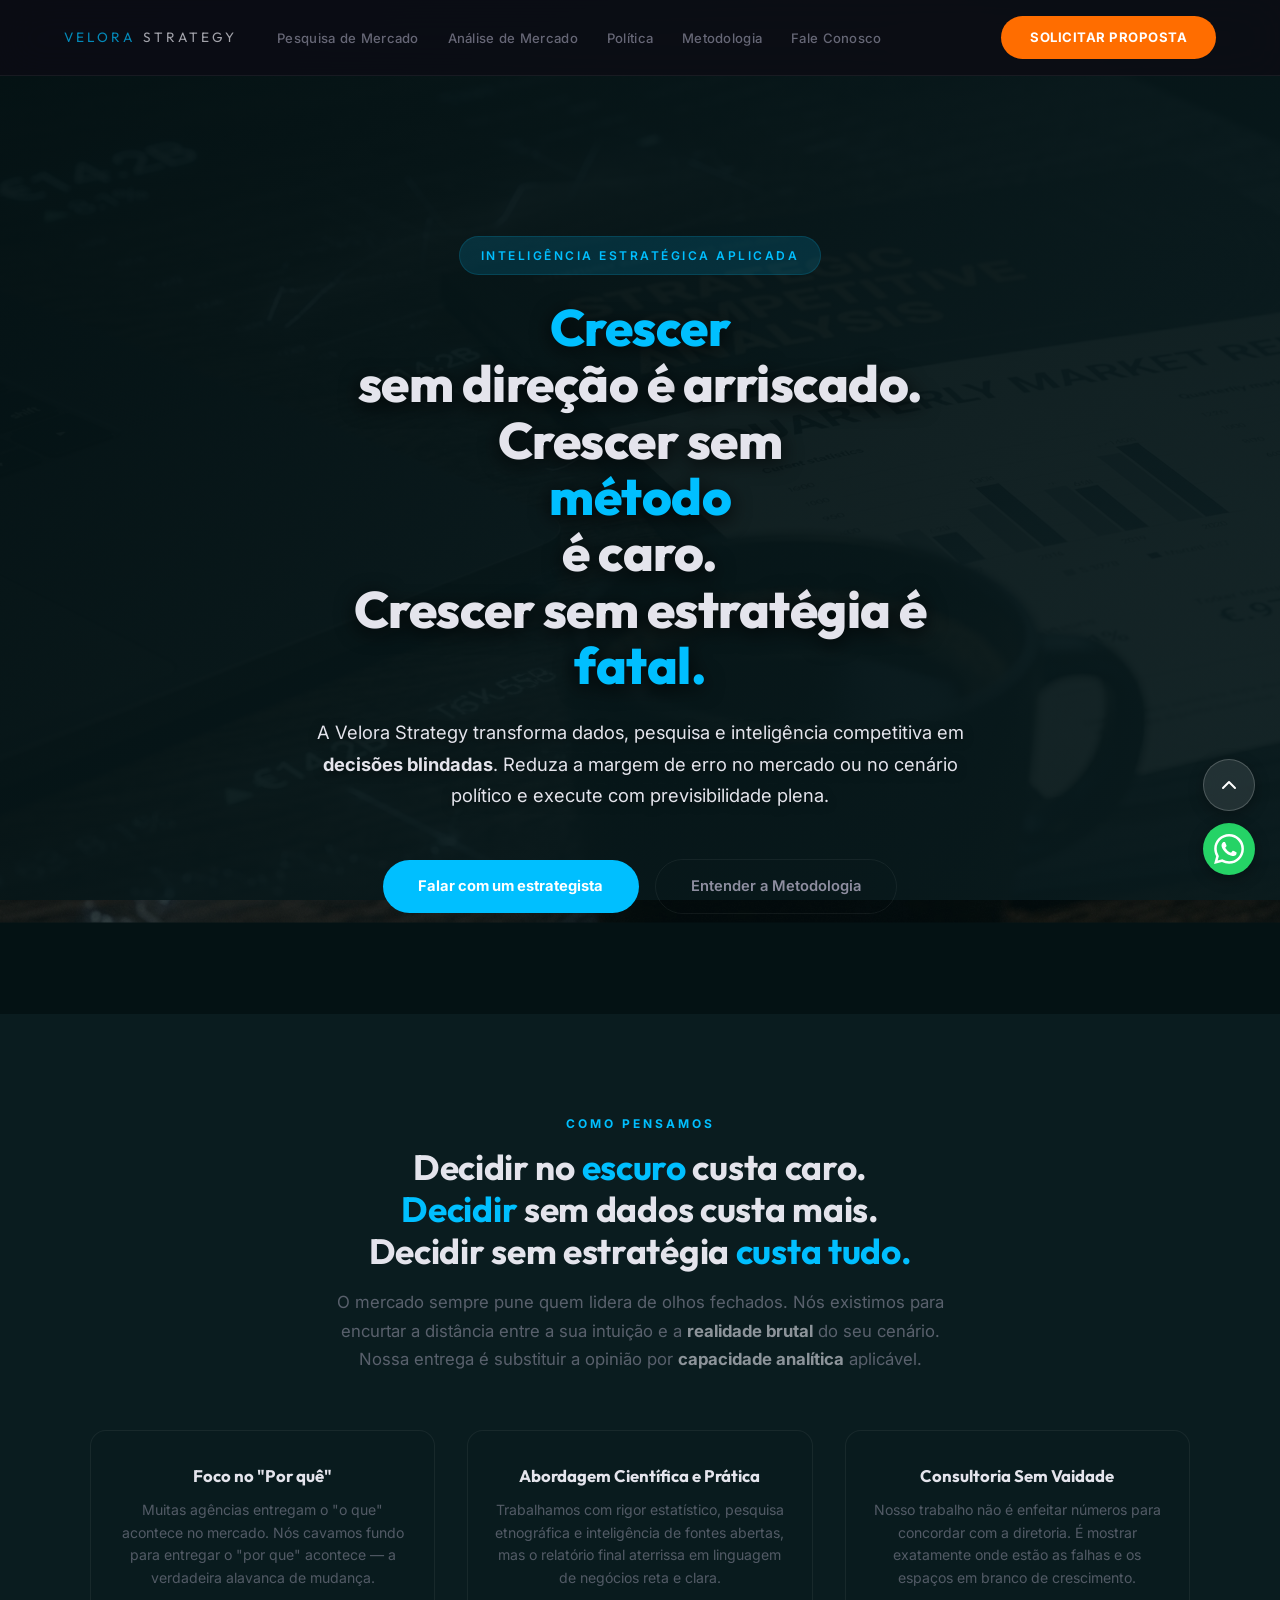
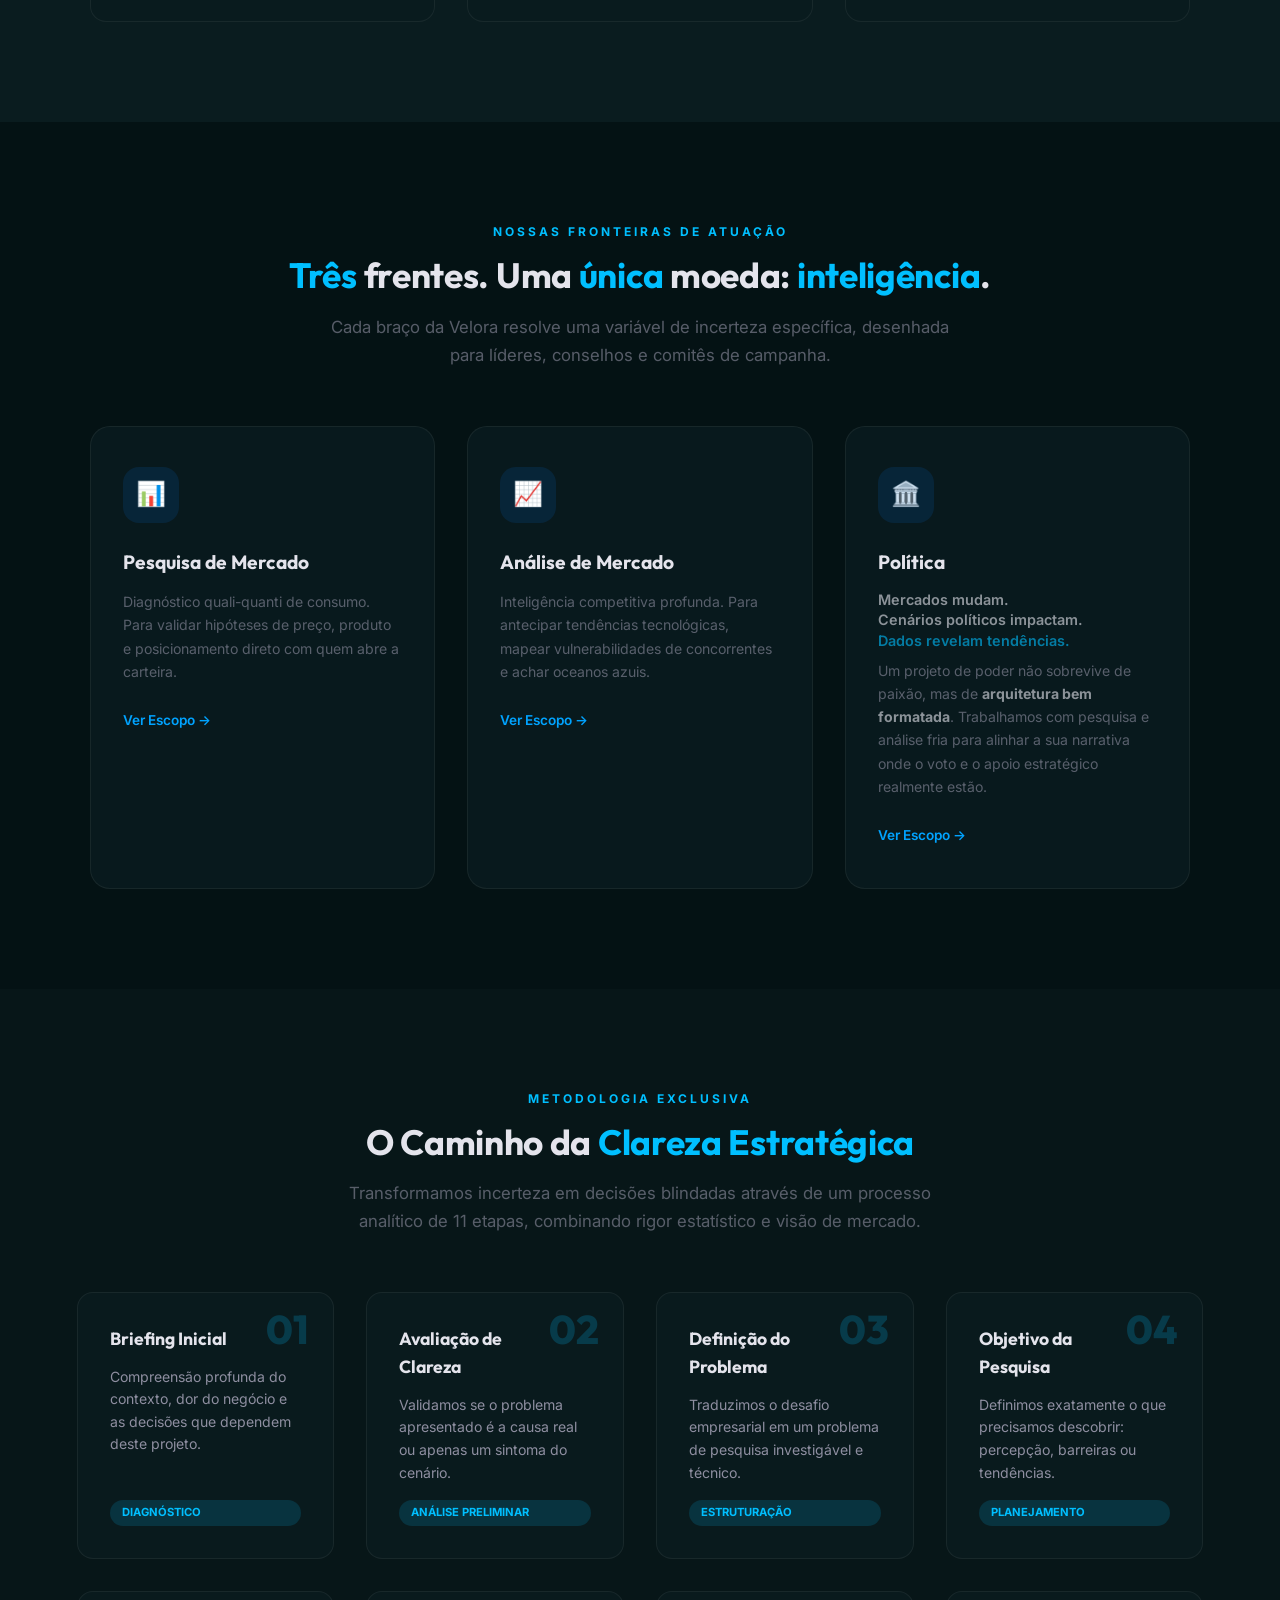
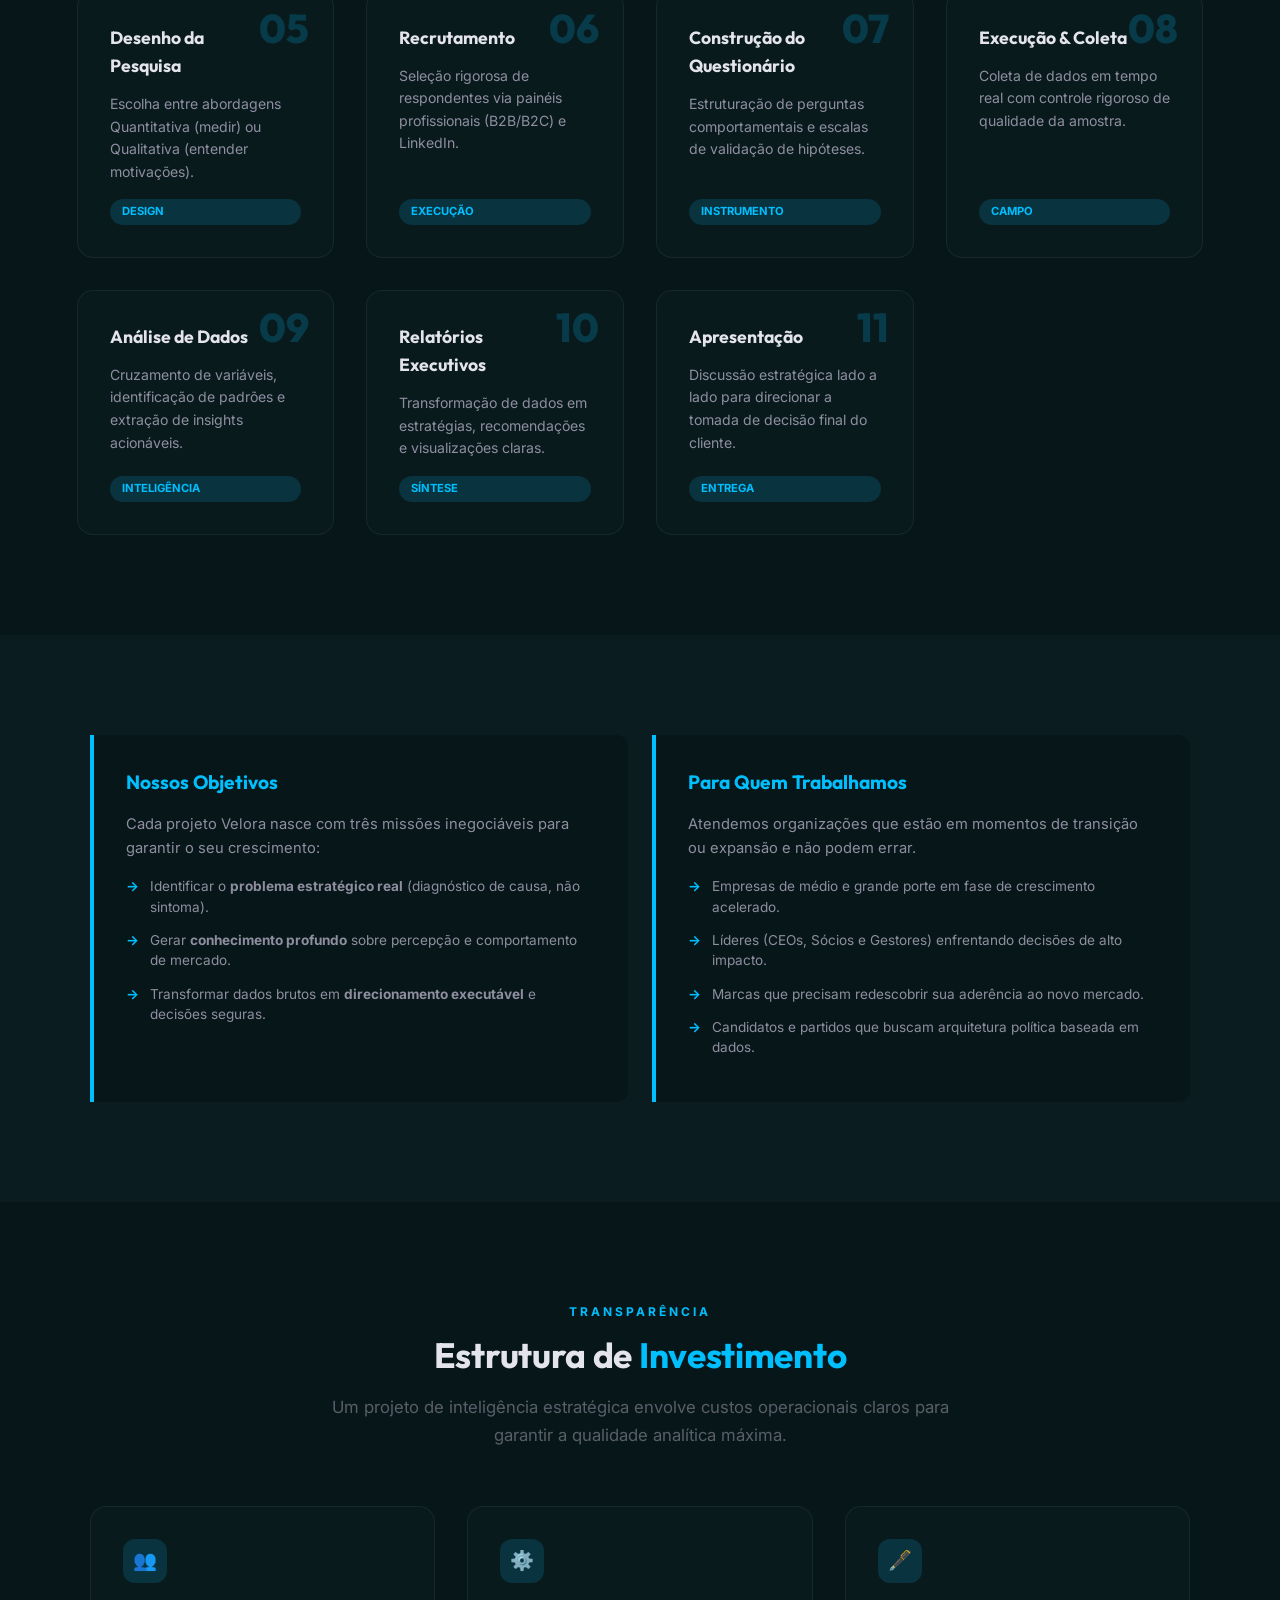
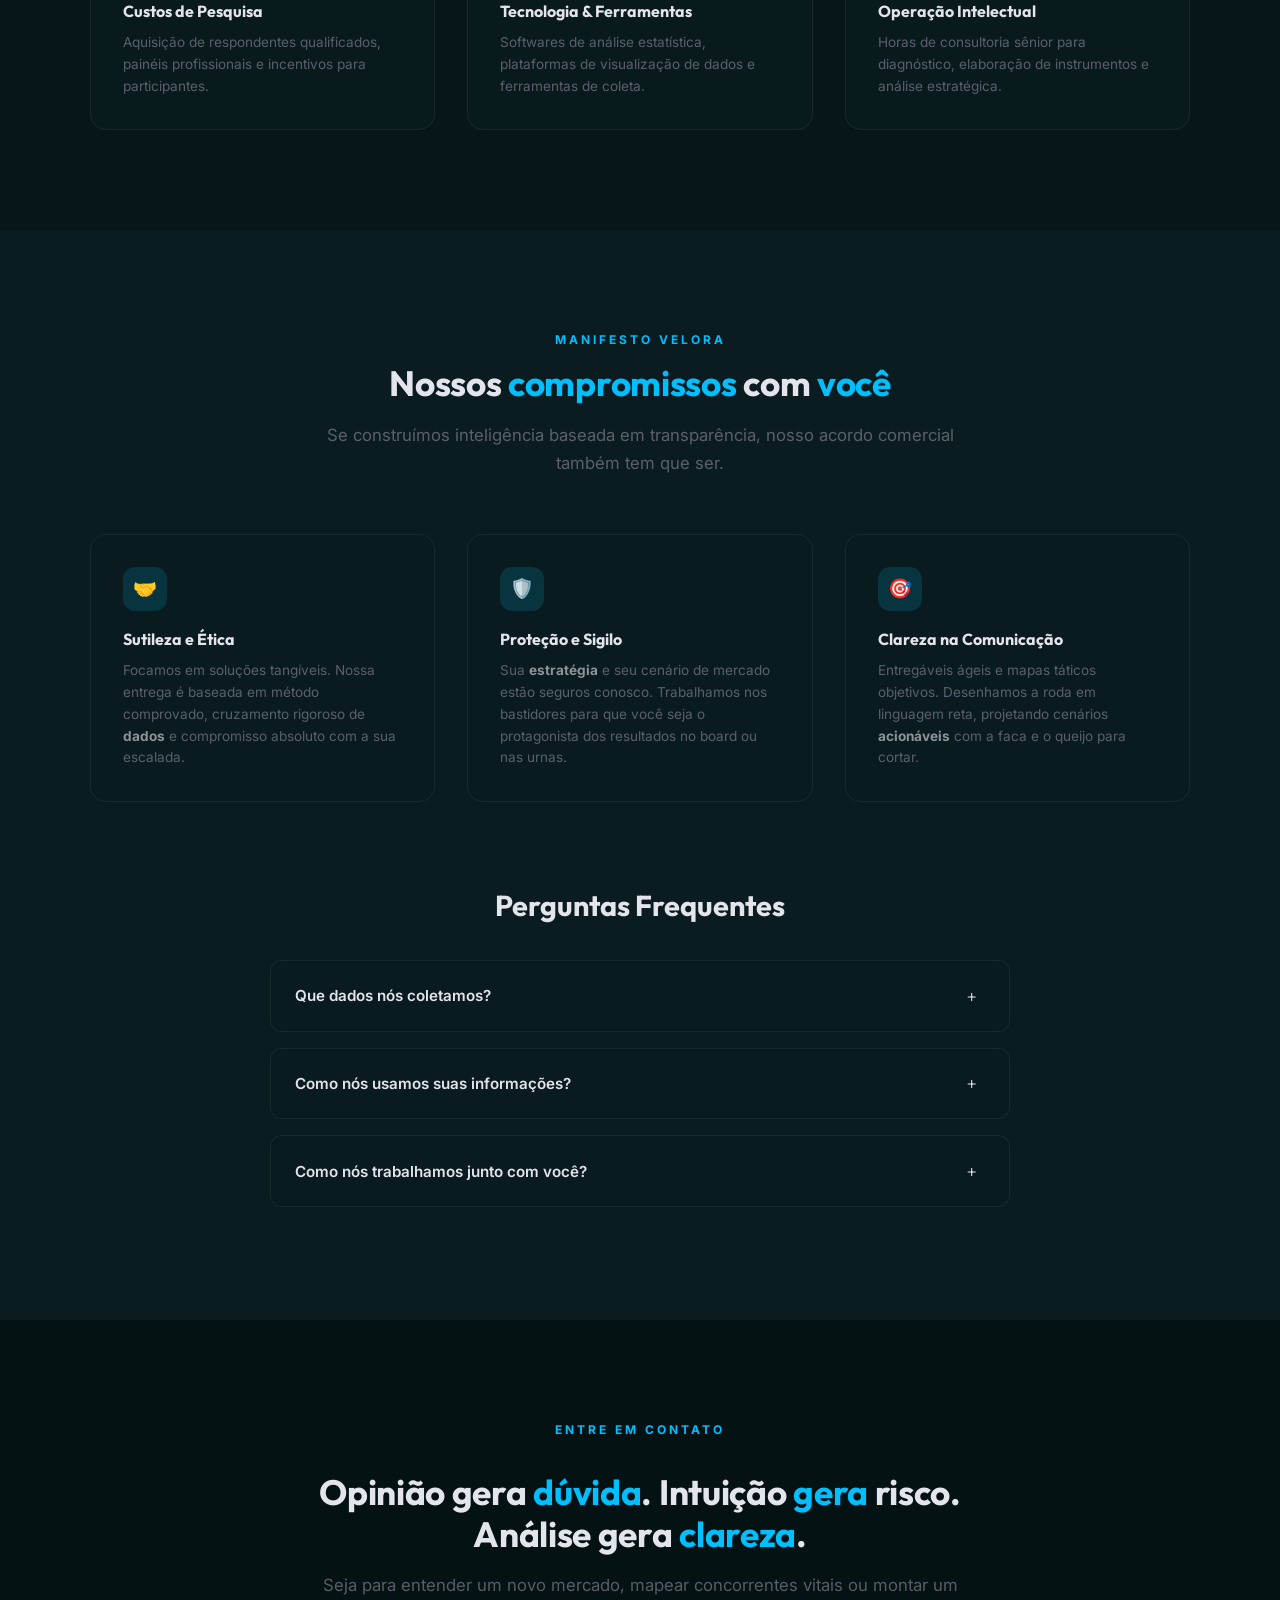
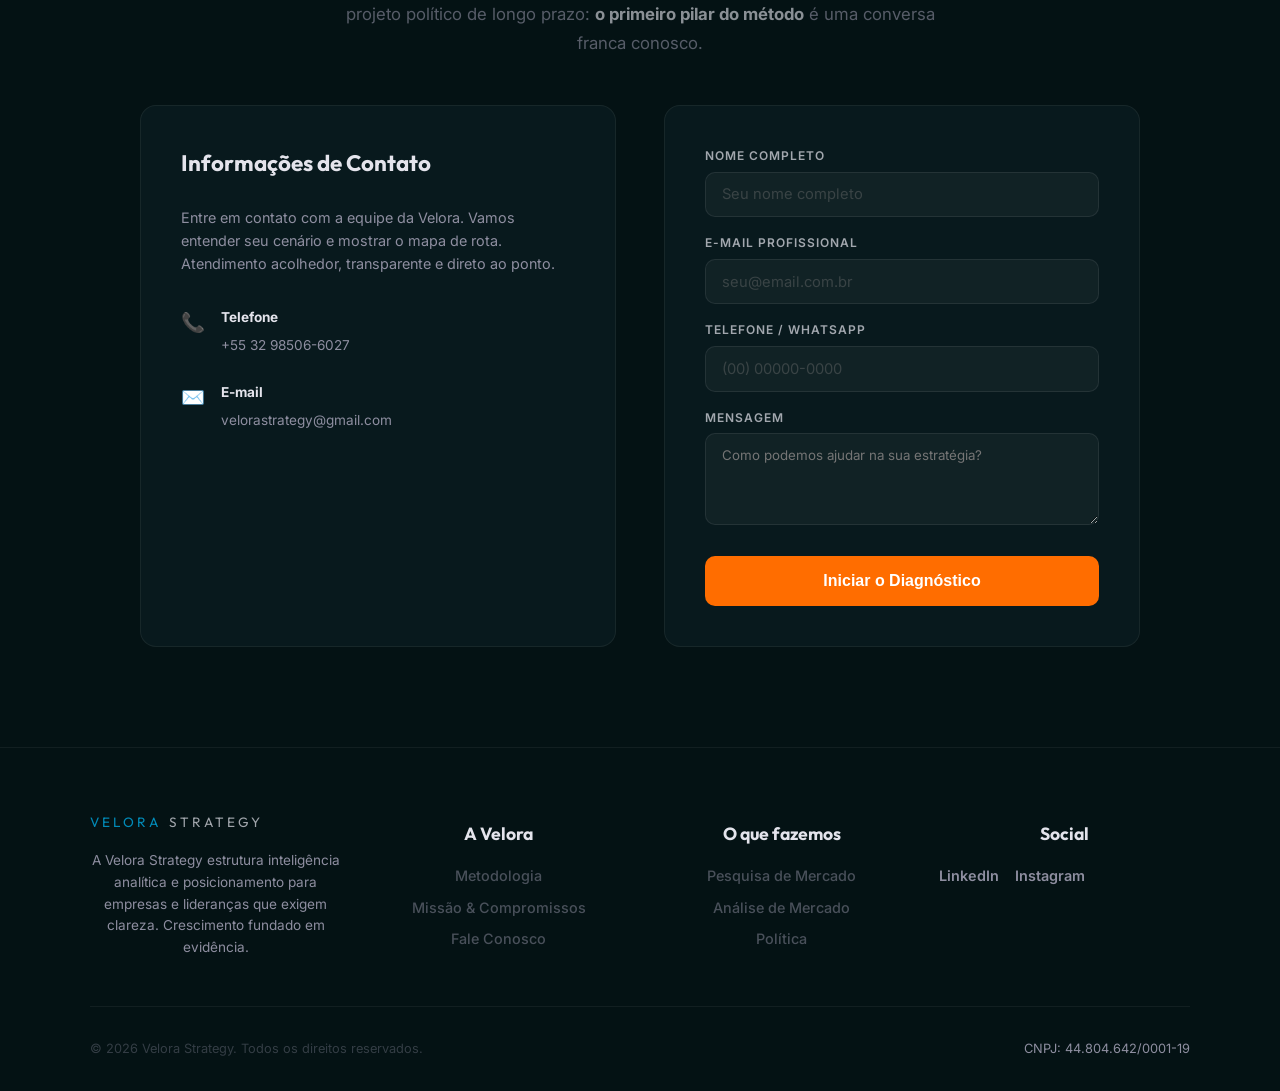
==== commit df255df4: "interface mobile atualizada" ====
--- a/index.html
+++ b/index.html
@@ -27,6 +27,23 @@
       };
       gtag('event', 'conversion', {
           'send_to': 'AW-18034314399/4WFzCI20po4cEJ-Zt5dD',
+          'event_callback': callback
+      });
+      return false;
+    }
+    </script>
+    <!-- Fragmento de conversão Google Ads: Contacto (WhatsApp) -->
+    <script>
+    function gtag_report_conversion_whatsapp(url) {
+      var callback = function () {
+        if (typeof(url) != 'undefined') {
+          window.location = url;
+        }
+      };
+      gtag('event', 'conversion', {
+          'send_to': 'AW-18034314399/N0kqCN3d8I4cEJ-Zt5dD',
+          'value': 1.0,
+          'currency': 'BRL',
           'event_callback': callback
       });
       return false;
@@ -447,8 +464,8 @@
             <div class="logo">
                 <span class="velora-mark">Velora</span> <span>Strategy</span>
             </div>
-            <nav>
-                <ul class="nav-links">
+            <nav id="navbar">
+                <ul class="nav-links" id="nav-links">
                     <li><a href="pesquisa-de-mercado.html">Pesquisa de Mercado</a></li>
                     <li><a href="analise-de-mercado.html">Análise de Mercado</a></li>
                     <li><a href="marketing-politico.html">Política</a></li>
@@ -457,14 +474,18 @@
                 </ul>
             </nav>
         </div>
-        <a href="#fale-conosco" class="header-cta cta-destaque">Solicitar proposta</a>
+        <div style="display: flex; align-items: center; gap: 1rem;">
+            <a href="#fale-conosco" class="header-cta cta-destaque">Solicitar proposta</a>
+            <button class="menu-toggle" id="mobile-menu" aria-label="Abrir Menu">
+                <span></span><span></span><span></span>
+            </button>
+        </div>
     </header>
 
     <main>
 
         <!-- HERO INSTITUTIONAL -->
-        <section class="hero hero-institutional" id="hero"
-            style="justify-content: center; text-align: center; padding-top: 130px; padding-bottom: 150px; flex-direction: column; align-items: center;">
+        <section class="hero hero-institutional" id="hero" style="justify-content: center; text-align: center; flex-direction: column; align-items: center;">
             <div
                 style="z-index: 2; max-width: 1000px; margin: 0 auto; display: flex; flex-direction: column; align-items: center;">
                 <span class="hero-badge"
@@ -947,6 +968,14 @@
         </a>
     </div>
 
+    <!-- Floating Mobile CTA -->
+    <div class="floating-cta">
+        <a href="https://wa.me/5532985066027" target="_blank" style="background: #25D366; color: #fff; padding: 1rem; border-radius: 12px; display: flex; align-items: center; justify-content: center; gap: 0.5rem; text-decoration: none; font-weight: bold; width: 100%; box-shadow: 0 4px 15px rgba(37, 211, 102, 0.4);">
+            <svg xmlns="http://www.w3.org/2000/svg" width="20" height="20" fill="currentColor" viewBox="0 0 24 24"><path d="M17.472 14.382c-.297-.149-1.758-.867-2.03-.967-.273-.099-.471-.148-.67.15-.197.297-.767.966-.94 1.164-.173.199-.347.223-.644.075-.297-.15-1.255-.463-2.39-1.475-.883-.788-1.48-1.761-1.653-2.059-.173-.297-.018-.458.13-.606.134-.133.298-.347.446-.52.149-.174.198-.298.298-.497.099-.198.05-.371-.025-.52-.075-.149-.669-1.612-.916-2.207-.242-.579-.487-.5-.669-.51a12.8 12.8 0 0 0-.57-.01c-.198 0-.52.074-.792.372-.272.297-1.04 1.016-1.04 2.479 0 1.462 1.065 2.875 1.213 3.074.149.198 2.096 3.2 5.077 4.487.709.306 1.262.489 1.694.625.712.227 1.36.195 1.871.118.571-.085 1.758-.719 2.006-1.413.248-.694.248-1.289.173-1.413-.074-.124-.272-.198-.57-.347m-5.421 7.403h-.004a9.87 9.87 0 0 1-5.031-1.378l-.361-.214-3.741.982.998-3.648-.235-.374a9.86 9.86 0 0 1-1.51-5.26c.001-5.45 4.436-9.884 9.888-9.884 2.64 0 5.122 1.03 6.988 2.898a9.825 9.825 0 0 1 2.893 6.994c-.003 5.45-4.437 9.884-9.885 9.884m8.413-18.297A11.815 11.815 0 0 0 12.05 0C5.495 0 .16 5.335.157 11.892c0 2.096.547 4.142 1.588 5.945L.057 24l6.305-1.654a11.882 11.882 0 0 0 5.683 1.448h.005c6.554 0 11.89-5.335 11.893-11.893a11.821 11.821 0 0 0-3.48-8.413Z" /></svg>
+            Falar pelo WhatsApp
+        </a>
+    </div>
+
     <script>
         // Header scroll & FAB To Top
         const btnToTop = document.getElementById('btn-totop');
@@ -971,6 +1000,24 @@
         }
 
         // Reveal on scroll
+        const mobileMenuBtn = document.getElementById('mobile-menu');
+        const navLinks = document.getElementById('nav-links');
+        
+        if(mobileMenuBtn && navLinks) {
+            mobileMenuBtn.addEventListener('click', () => {
+                mobileMenuBtn.classList.toggle('active');
+                navLinks.classList.toggle('active');
+            });
+
+            // Close on link click
+            navLinks.querySelectorAll('a').forEach(link => {
+                link.addEventListener('click', () => {
+                    mobileMenuBtn.classList.remove('active');
+                    navLinks.classList.remove('active');
+                });
+            });
+        }
+
         const revealEls = document.querySelectorAll('.reveal, .reveal-children');
         const revealObserver = new IntersectionObserver((entries) => {
             entries.forEach(entry => {
@@ -1052,6 +1099,21 @@
                 });
             });
         }
+
+        // Rastreamento: clique no botão flutuante do WhatsApp
+        const fabWhatsapp = document.querySelector('.fab-whatsapp');
+        if (fabWhatsapp) {
+            fabWhatsapp.addEventListener('click', function () {
+                window.dataLayer = window.dataLayer || [];
+                window.dataLayer.push({
+                    'event': 'whatsapp_click',
+                    'origem': 'fab_flutuante',
+                    'pagina': window.location.pathname
+                });
+                // Conversão Google Ads: Contacto (WhatsApp)
+                gtag_report_conversion_whatsapp();
+            });
+        }
     </script>
 
 </body>
--- a/shared.css
+++ b/shared.css
@@ -152,10 +152,23 @@
 
 .menu-toggle span {
   display: block;
-  width: 22px;
+  width: 26px;
   height: 2px;
-  margin: 5px 0;
-  transition: all 0.3s ease;
+  margin: 6px 0;
+  background-color: var(--text-primary, #E4E4EC);
+  transition: all 0.3s cubic-bezier(0.4, 0, 0.2, 1);
+}
+
+.menu-toggle.active span:nth-child(1) {
+  transform: translateY(8px) rotate(45deg);
+}
+
+.menu-toggle.active span:nth-child(2) {
+  opacity: 0;
+}
+
+.menu-toggle.active span:nth-child(3) {
+  transform: translateY(-8px) rotate(-45deg);
 }
 
 /* ===== HERO SECTION ===== */
@@ -1049,13 +1062,12 @@
   bottom: 0;
   left: 0;
   width: 100%;
-  padding: 1rem 5%;
-  z-index: 999;
-  backdrop-filter: blur(16px);
-  -webkit-backdrop-filter: blur(16px);
-  border-top: 1px solid rgba(128, 128, 128, 0.1);
-  transform: translateY(100%);
-  transition: transform 0.4s cubic-bezier(0.4, 0, 0.2, 1);
+  padding: 1rem 5% max(1rem, env(safe-area-inset-bottom));
+  z-index: 1000;
+  background: rgba(4, 18, 20, 0.85);
+  backdrop-filter: blur(20px);
+  -webkit-backdrop-filter: blur(20px);
+  border-top: 1px solid rgba(255, 255, 255, 0.08);
 }
 
 .floating-cta.visible {
@@ -1225,8 +1237,45 @@
 
 
 
+  .header-cta {
+    display: none !important;
+  }
+
   .nav-links {
-    display: none;
+    position: absolute;
+    top: 100%;
+    left: 0;
+    width: 100%;
+    background: rgba(10, 28, 31, 0.98);
+    backdrop-filter: blur(25px);
+    -webkit-backdrop-filter: blur(25px);
+    flex-direction: column;
+    padding: 1.5rem 5%;
+    border-bottom: 1px solid rgba(255, 255, 255, 0.08);
+    box-shadow: 0 20px 40px rgba(0, 0, 0, 0.4);
+    clip-path: polygon(0 0, 100% 0, 100% 0, 0 0);
+    transition: clip-path 0.4s cubic-bezier(0.4, 0, 0.2, 1);
+  }
+
+  .nav-links.active {
+    clip-path: polygon(0 0, 100% 0, 100% 100%, 0 100%);
+  }
+
+  .nav-links li {
+    width: 100%;
+    text-align: center;
+    border-bottom: 1px solid rgba(255, 255, 255, 0.05);
+    padding: 1.2rem 0;
+  }
+  
+  .nav-links li:last-child {
+    border-bottom: none;
+  }
+
+  .nav-links a {
+    font-size: 1.05rem;
+    font-weight: 600;
+    display: block;
   }
 
   .menu-toggle {
@@ -1266,6 +1315,12 @@
 
   .form-group {
     margin-bottom: 0.8rem;
+  }
+
+  .form-group input,
+  .form-group select,
+  .form-group textarea {
+    font-size: 16px !important;
   }
 
   .method-card {
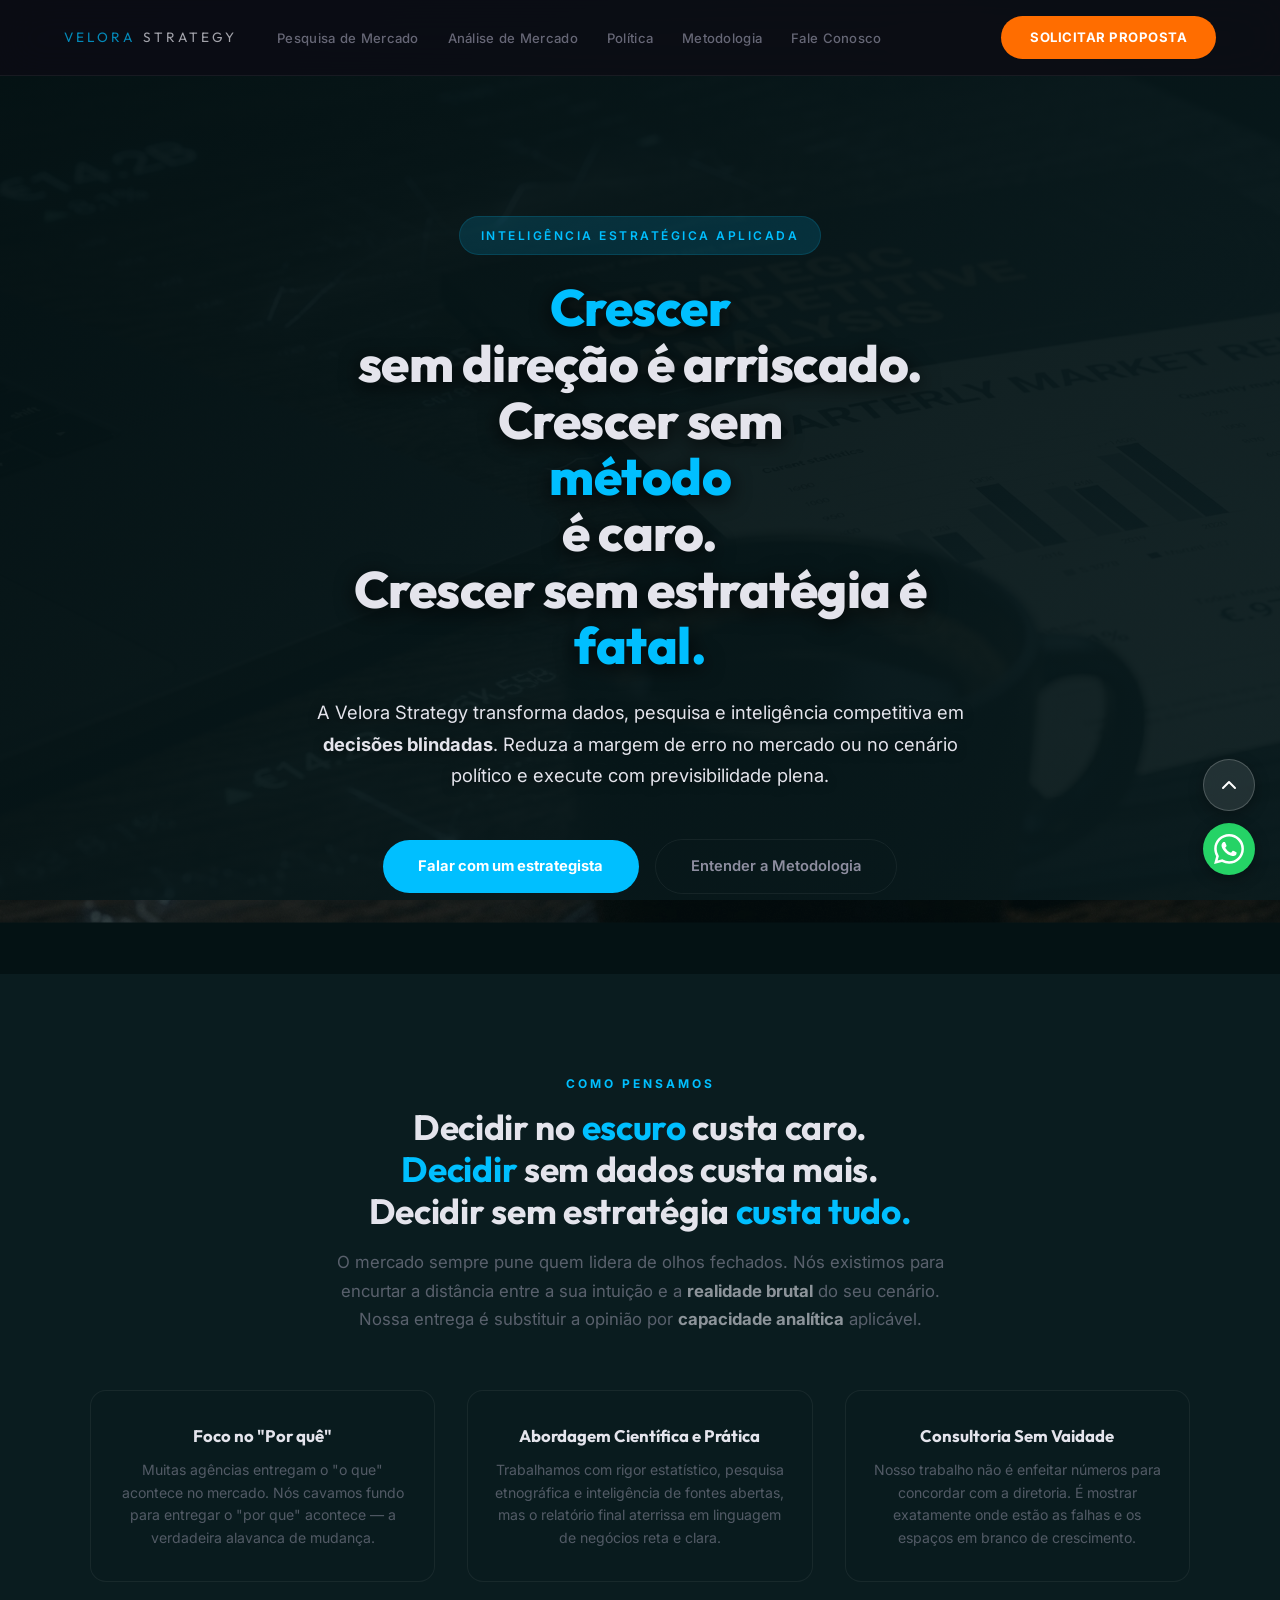
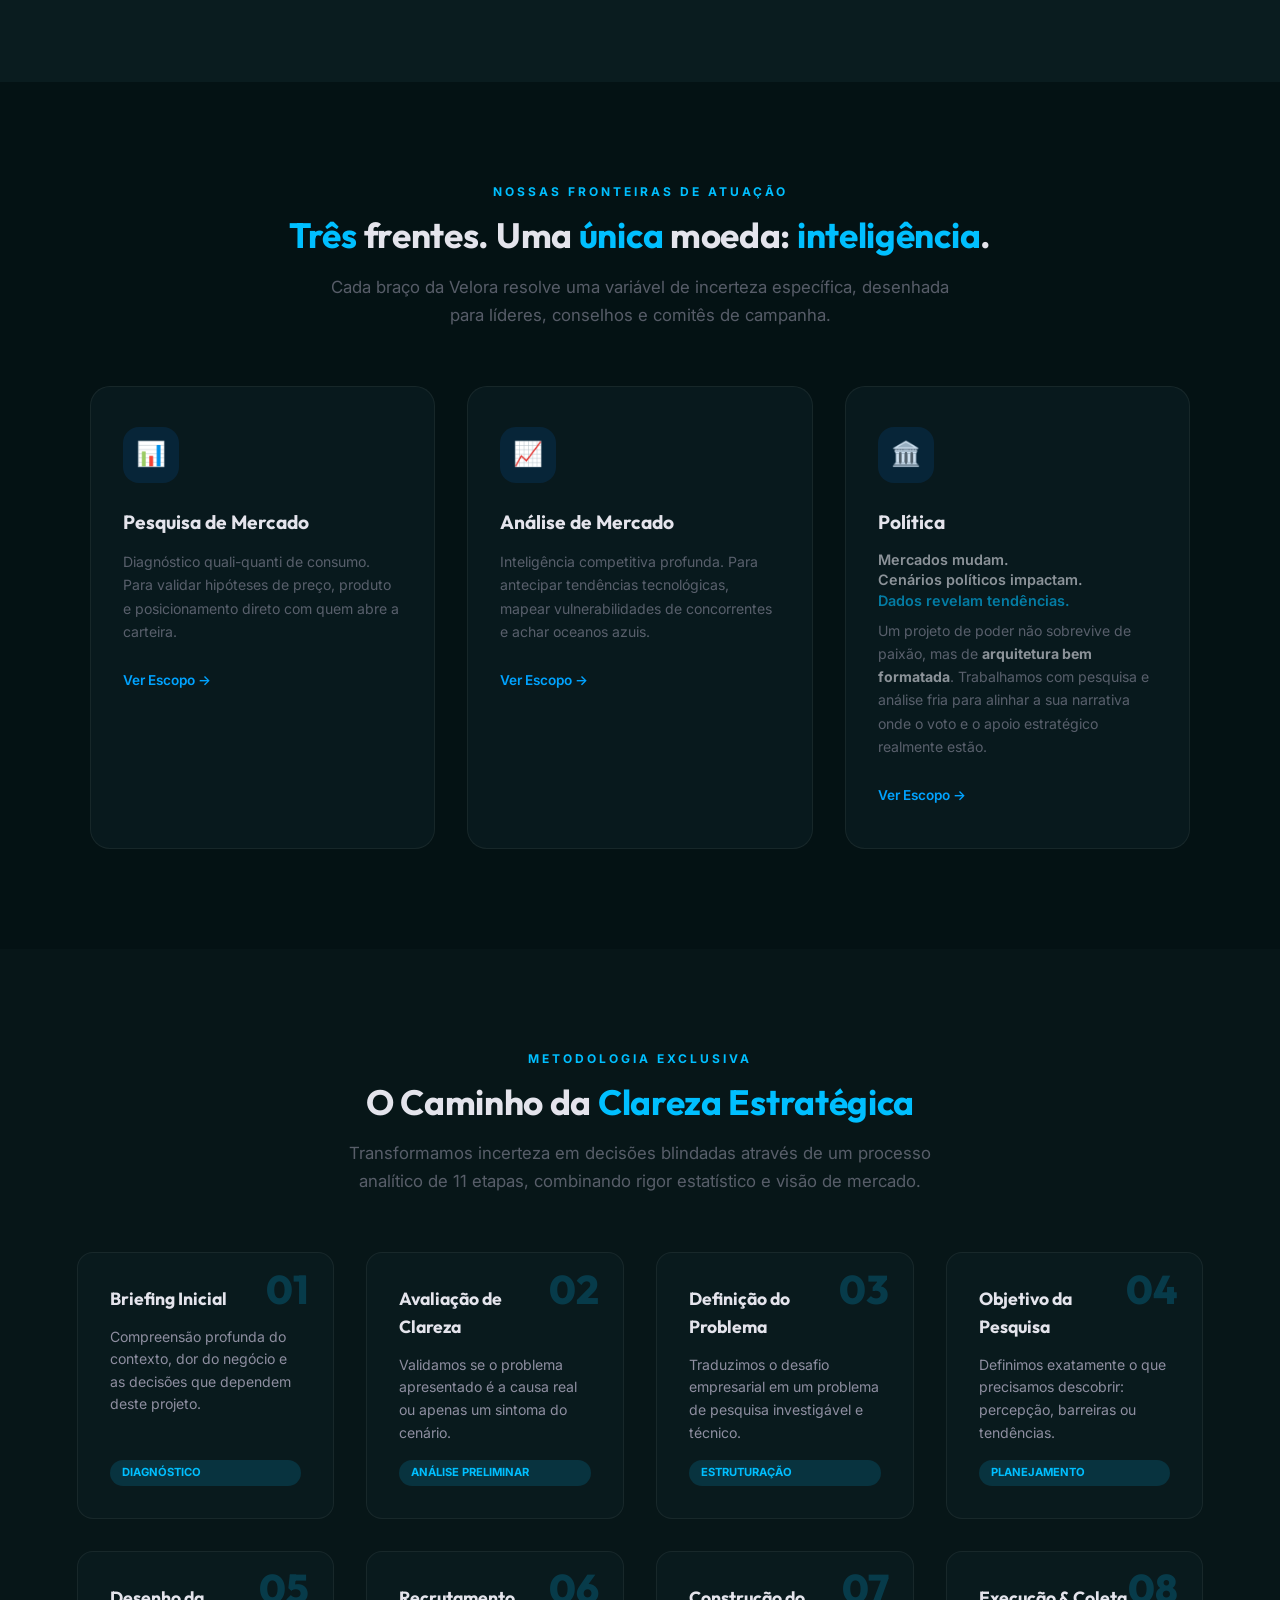
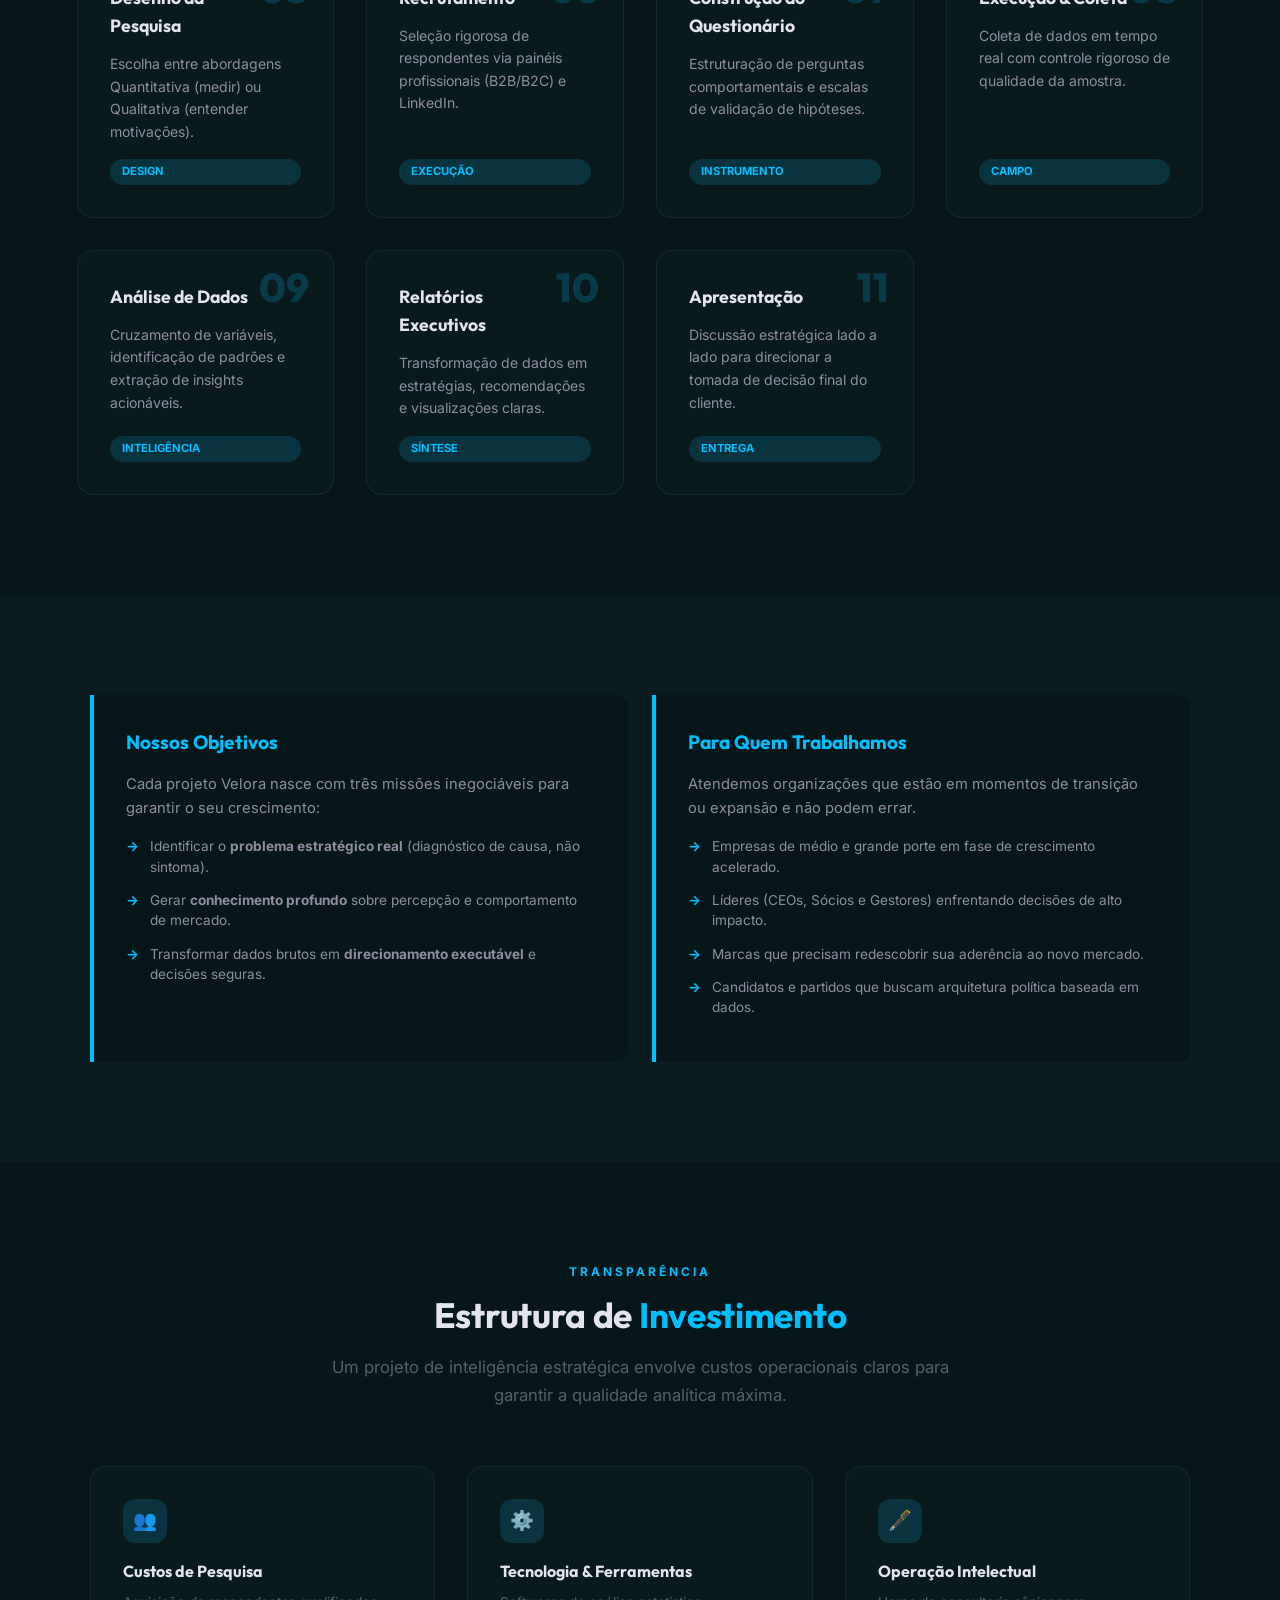
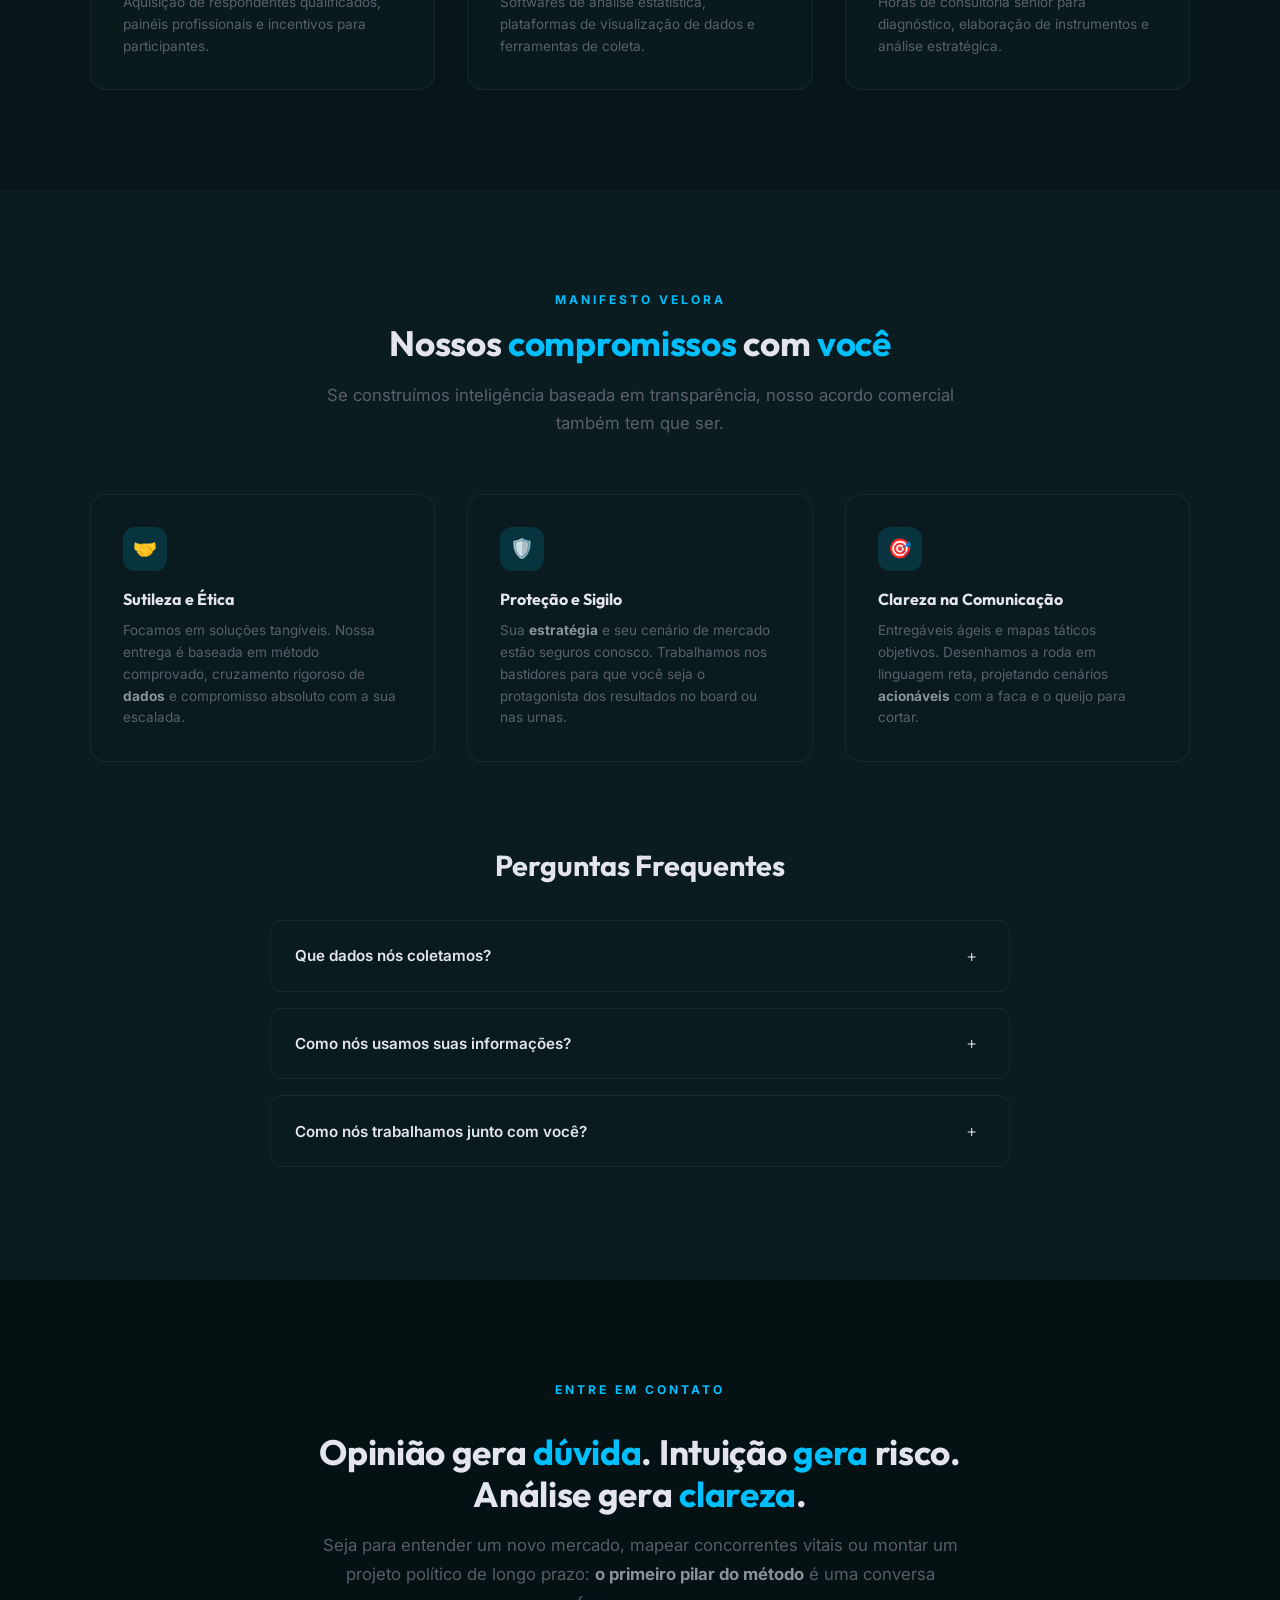
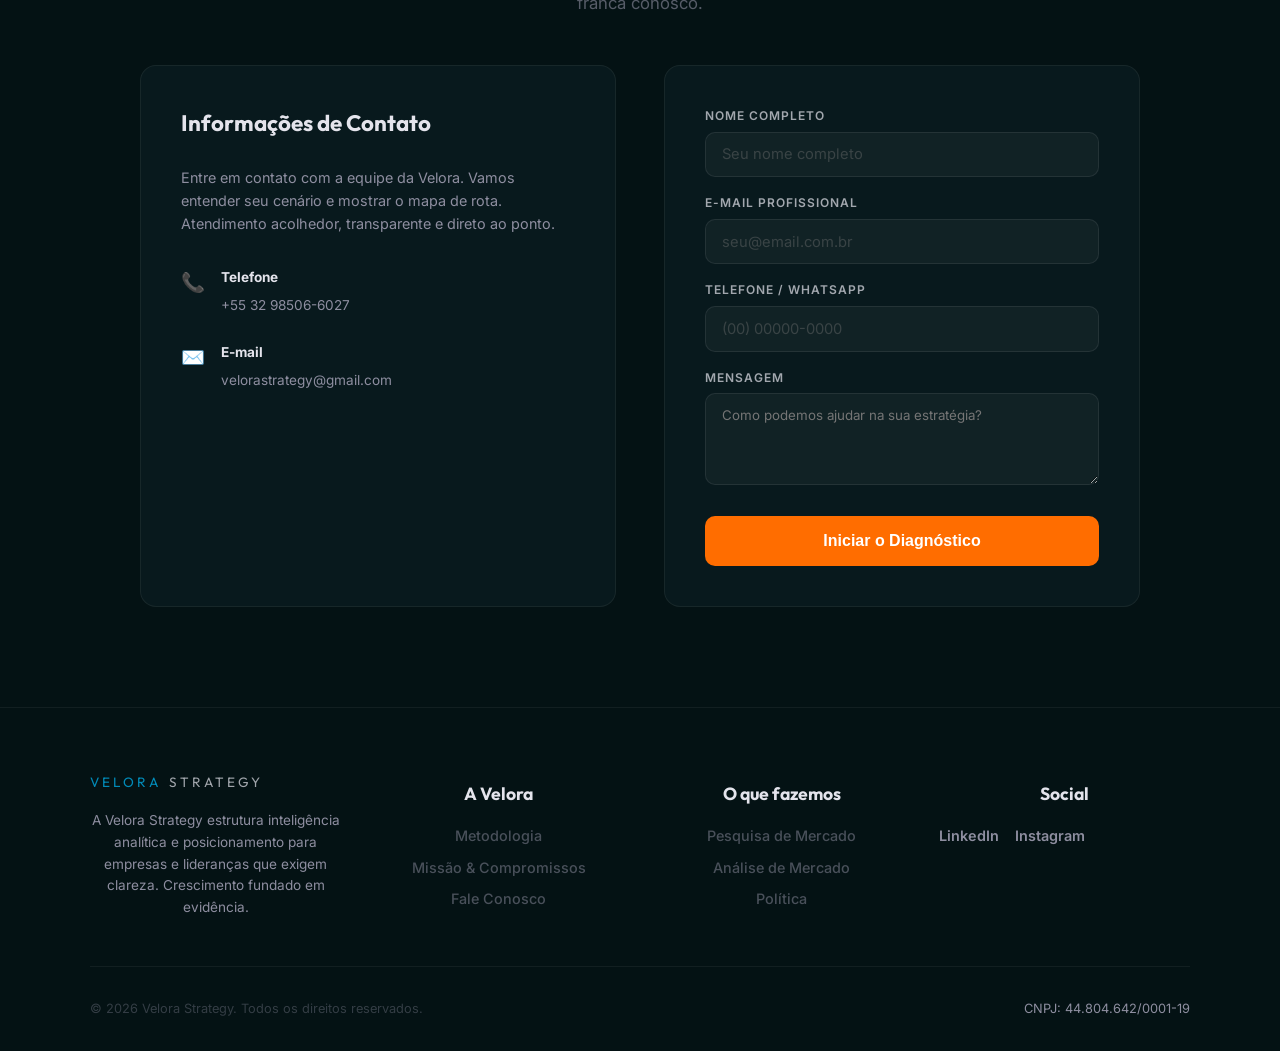
==== commit 2ba8a19f: "ajustes feitos na versão mobile e no enquadramento de alguns textos na página institucional" ====
--- a/index.html
+++ b/index.html
@@ -165,13 +165,12 @@
 
         /* Hero Institutional */
         .hero-institutional {
-            min-height: 85vh;
             display: flex;
             flex-direction: column;
             align-items: center;
-            justify-content: center;
+            justify-content: flex-start;
             text-align: center;
-            padding: 160px 6% 100px;
+            padding: 140px 6% 80px;
         }
 
         .hero-institutional .hero-badge {
@@ -970,9 +969,8 @@
 
     <!-- Floating Mobile CTA -->
     <div class="floating-cta">
-        <a href="https://wa.me/5532985066027" target="_blank" style="background: #25D366; color: #fff; padding: 1rem; border-radius: 12px; display: flex; align-items: center; justify-content: center; gap: 0.5rem; text-decoration: none; font-weight: bold; width: 100%; box-shadow: 0 4px 15px rgba(37, 211, 102, 0.4);">
-            <svg xmlns="http://www.w3.org/2000/svg" width="20" height="20" fill="currentColor" viewBox="0 0 24 24"><path d="M17.472 14.382c-.297-.149-1.758-.867-2.03-.967-.273-.099-.471-.148-.67.15-.197.297-.767.966-.94 1.164-.173.199-.347.223-.644.075-.297-.15-1.255-.463-2.39-1.475-.883-.788-1.48-1.761-1.653-2.059-.173-.297-.018-.458.13-.606.134-.133.298-.347.446-.52.149-.174.198-.298.298-.497.099-.198.05-.371-.025-.52-.075-.149-.669-1.612-.916-2.207-.242-.579-.487-.5-.669-.51a12.8 12.8 0 0 0-.57-.01c-.198 0-.52.074-.792.372-.272.297-1.04 1.016-1.04 2.479 0 1.462 1.065 2.875 1.213 3.074.149.198 2.096 3.2 5.077 4.487.709.306 1.262.489 1.694.625.712.227 1.36.195 1.871.118.571-.085 1.758-.719 2.006-1.413.248-.694.248-1.289.173-1.413-.074-.124-.272-.198-.57-.347m-5.421 7.403h-.004a9.87 9.87 0 0 1-5.031-1.378l-.361-.214-3.741.982.998-3.648-.235-.374a9.86 9.86 0 0 1-1.51-5.26c.001-5.45 4.436-9.884 9.888-9.884 2.64 0 5.122 1.03 6.988 2.898a9.825 9.825 0 0 1 2.893 6.994c-.003 5.45-4.437 9.884-9.885 9.884m8.413-18.297A11.815 11.815 0 0 0 12.05 0C5.495 0 .16 5.335.157 11.892c0 2.096.547 4.142 1.588 5.945L.057 24l6.305-1.654a11.882 11.882 0 0 0 5.683 1.448h.005c6.554 0 11.89-5.335 11.893-11.893a11.821 11.821 0 0 0-3.48-8.413Z" /></svg>
-            Falar pelo WhatsApp
+        <a href="#fale-conosco" style="background: linear-gradient(135deg, var(--accent), var(--accent-dark)); color: #fff; padding: 1rem; border-radius: 12px; display: flex; align-items: center; justify-content: center; gap: 0.5rem; text-decoration: none; font-weight: bold; width: 100%; box-shadow: 0 4px 15px rgba(0, 191, 255, 0.4);">
+            Falar com um Estrategista
         </a>
     </div>
 
--- a/shared.css
+++ b/shared.css
@@ -1246,15 +1246,16 @@
     top: 100%;
     left: 0;
     width: 100%;
-    background: rgba(10, 28, 31, 0.98);
+    background: rgba(4, 18, 20, 0.99);
     backdrop-filter: blur(25px);
     -webkit-backdrop-filter: blur(25px);
     flex-direction: column;
     padding: 1.5rem 5%;
     border-bottom: 1px solid rgba(255, 255, 255, 0.08);
-    box-shadow: 0 20px 40px rgba(0, 0, 0, 0.4);
+    box-shadow: 0 20px 40px rgba(0, 0, 0, 0.6);
     clip-path: polygon(0 0, 100% 0, 100% 0, 0 0);
     transition: clip-path 0.4s cubic-bezier(0.4, 0, 0.2, 1);
+    z-index: 9999;
   }
 
   .nav-links.active {
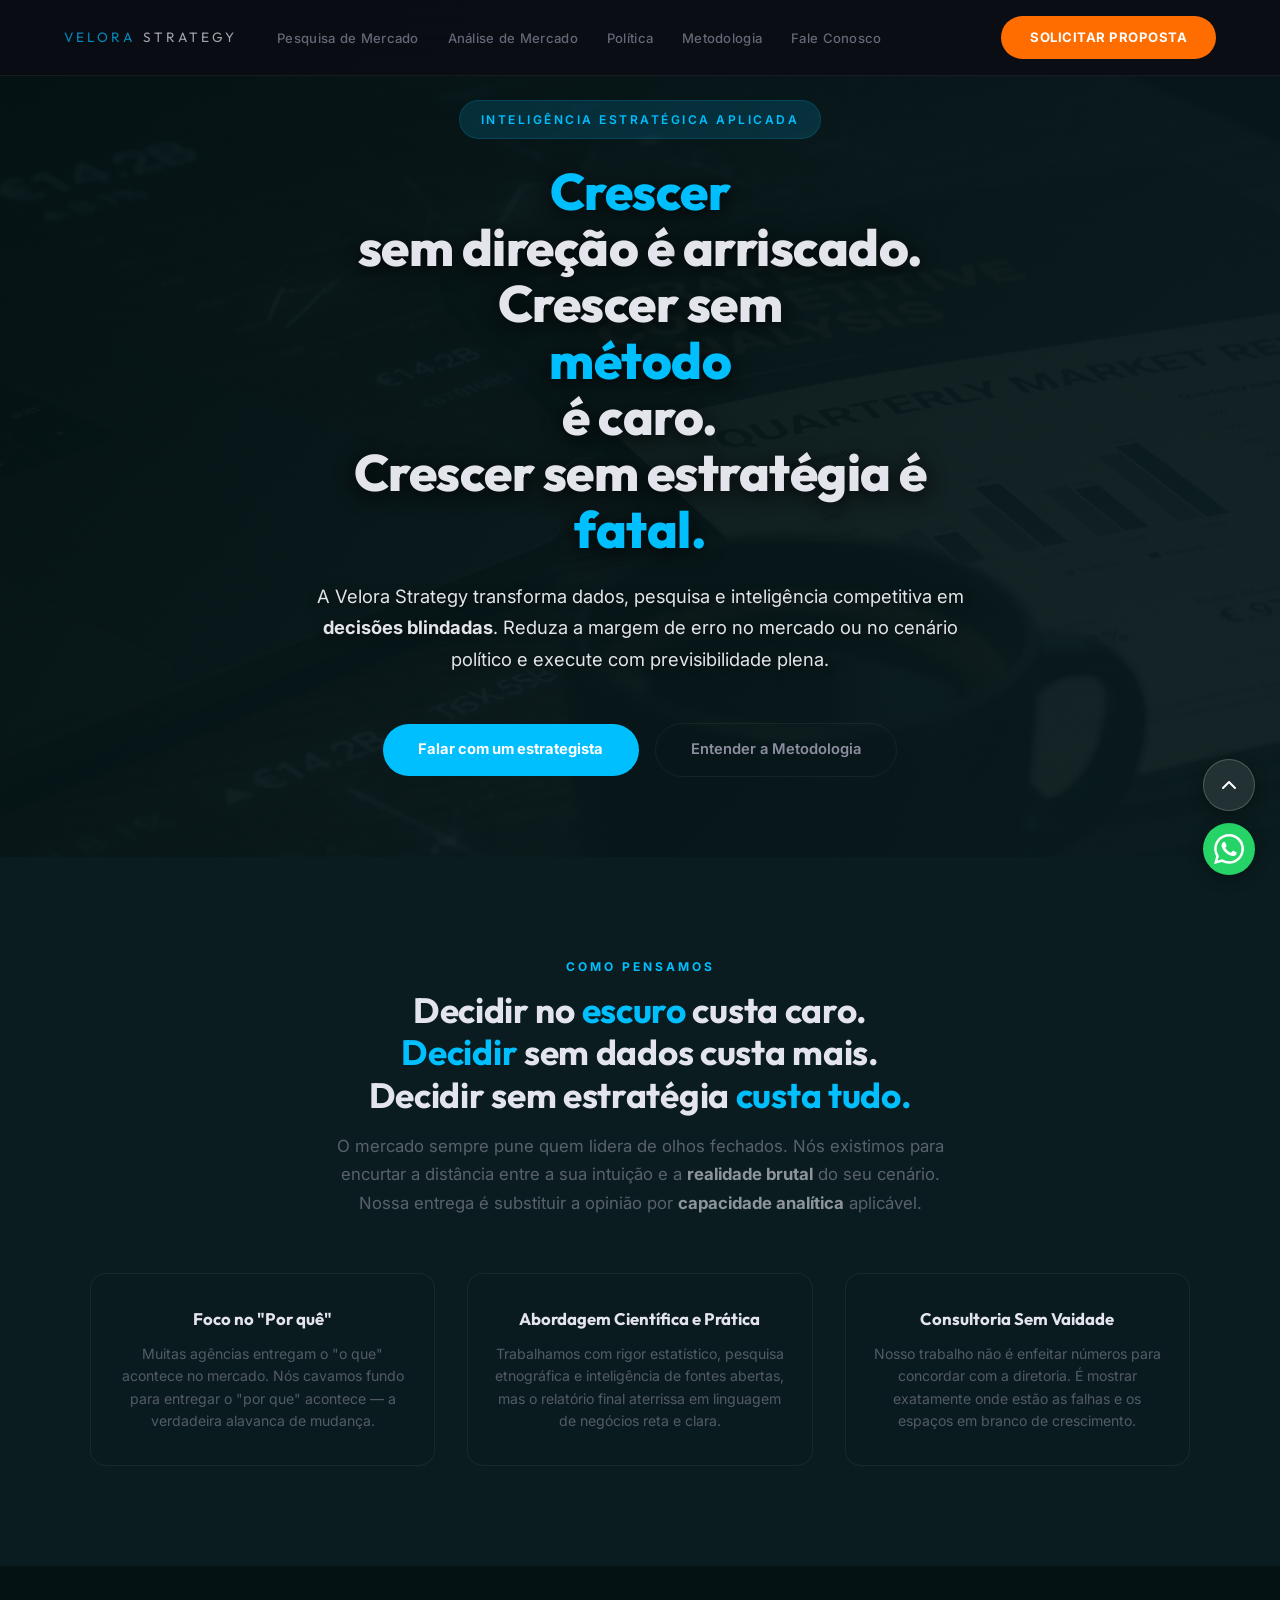
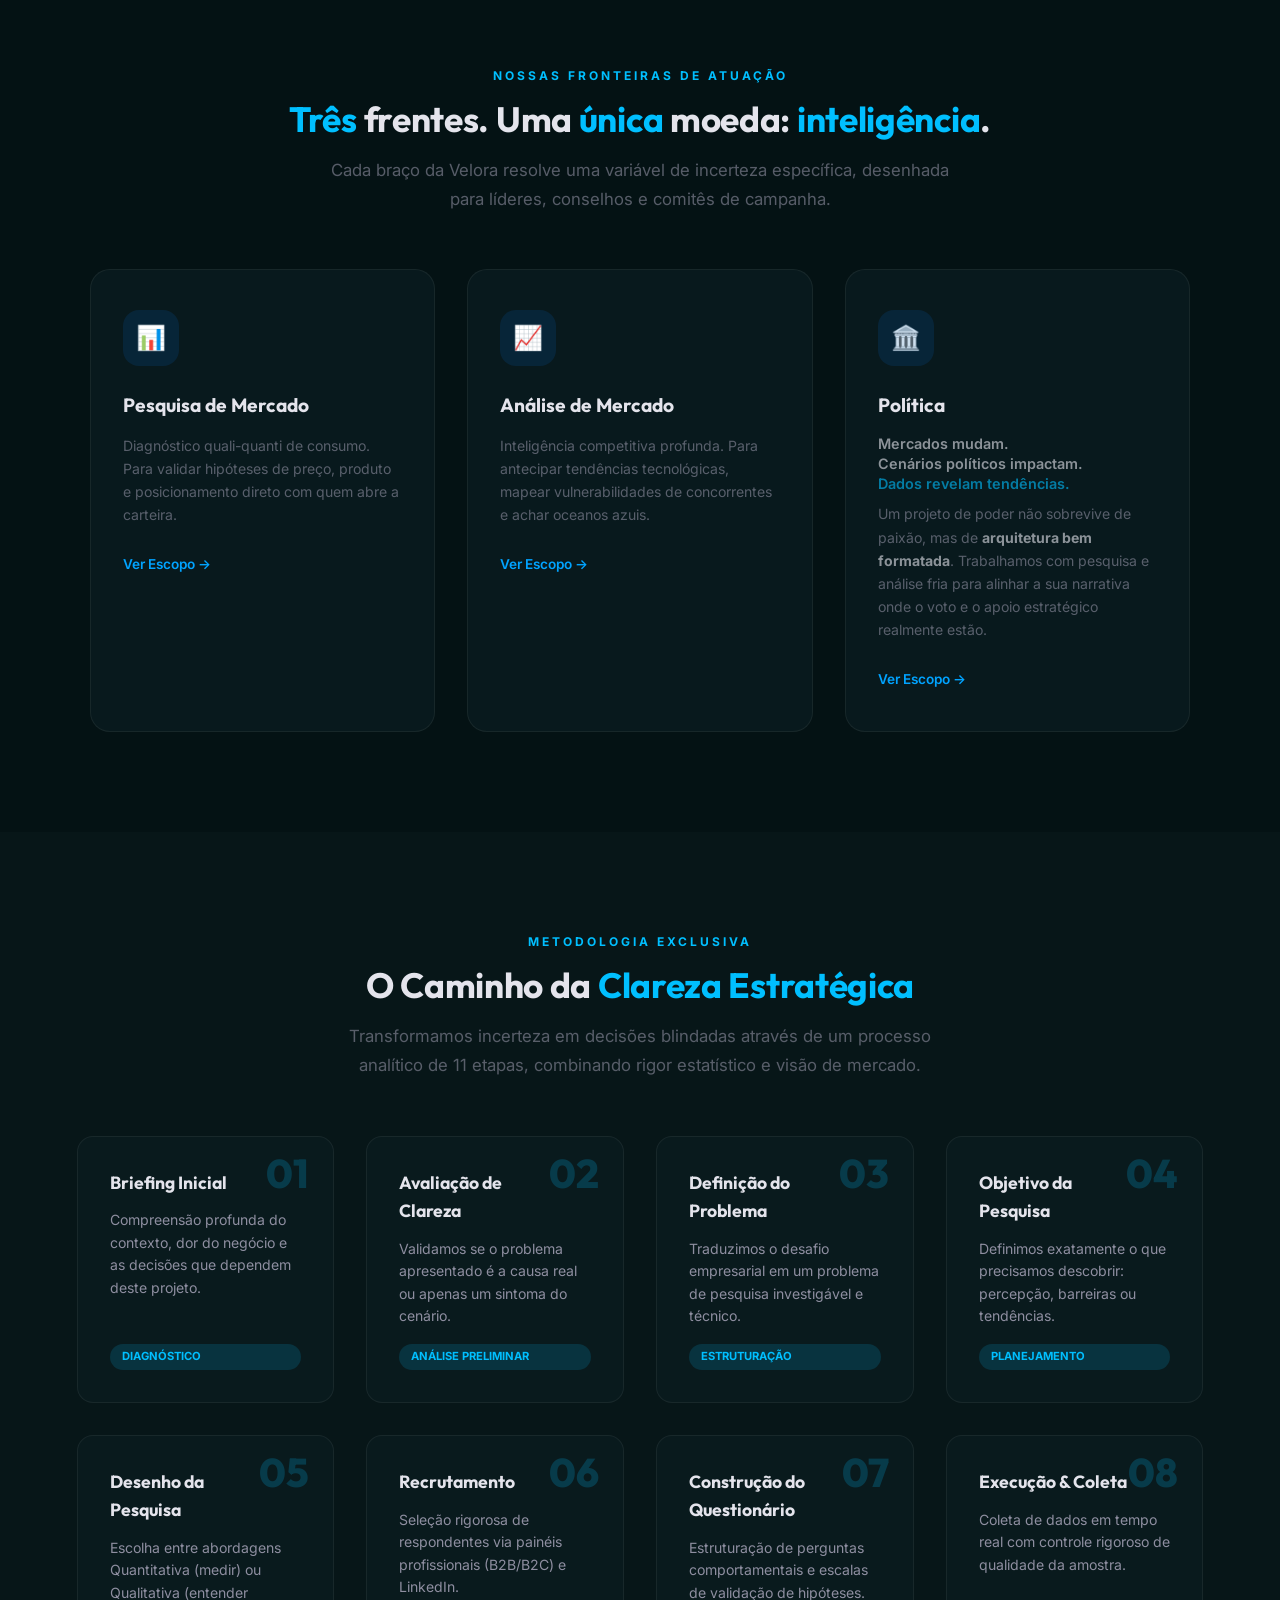
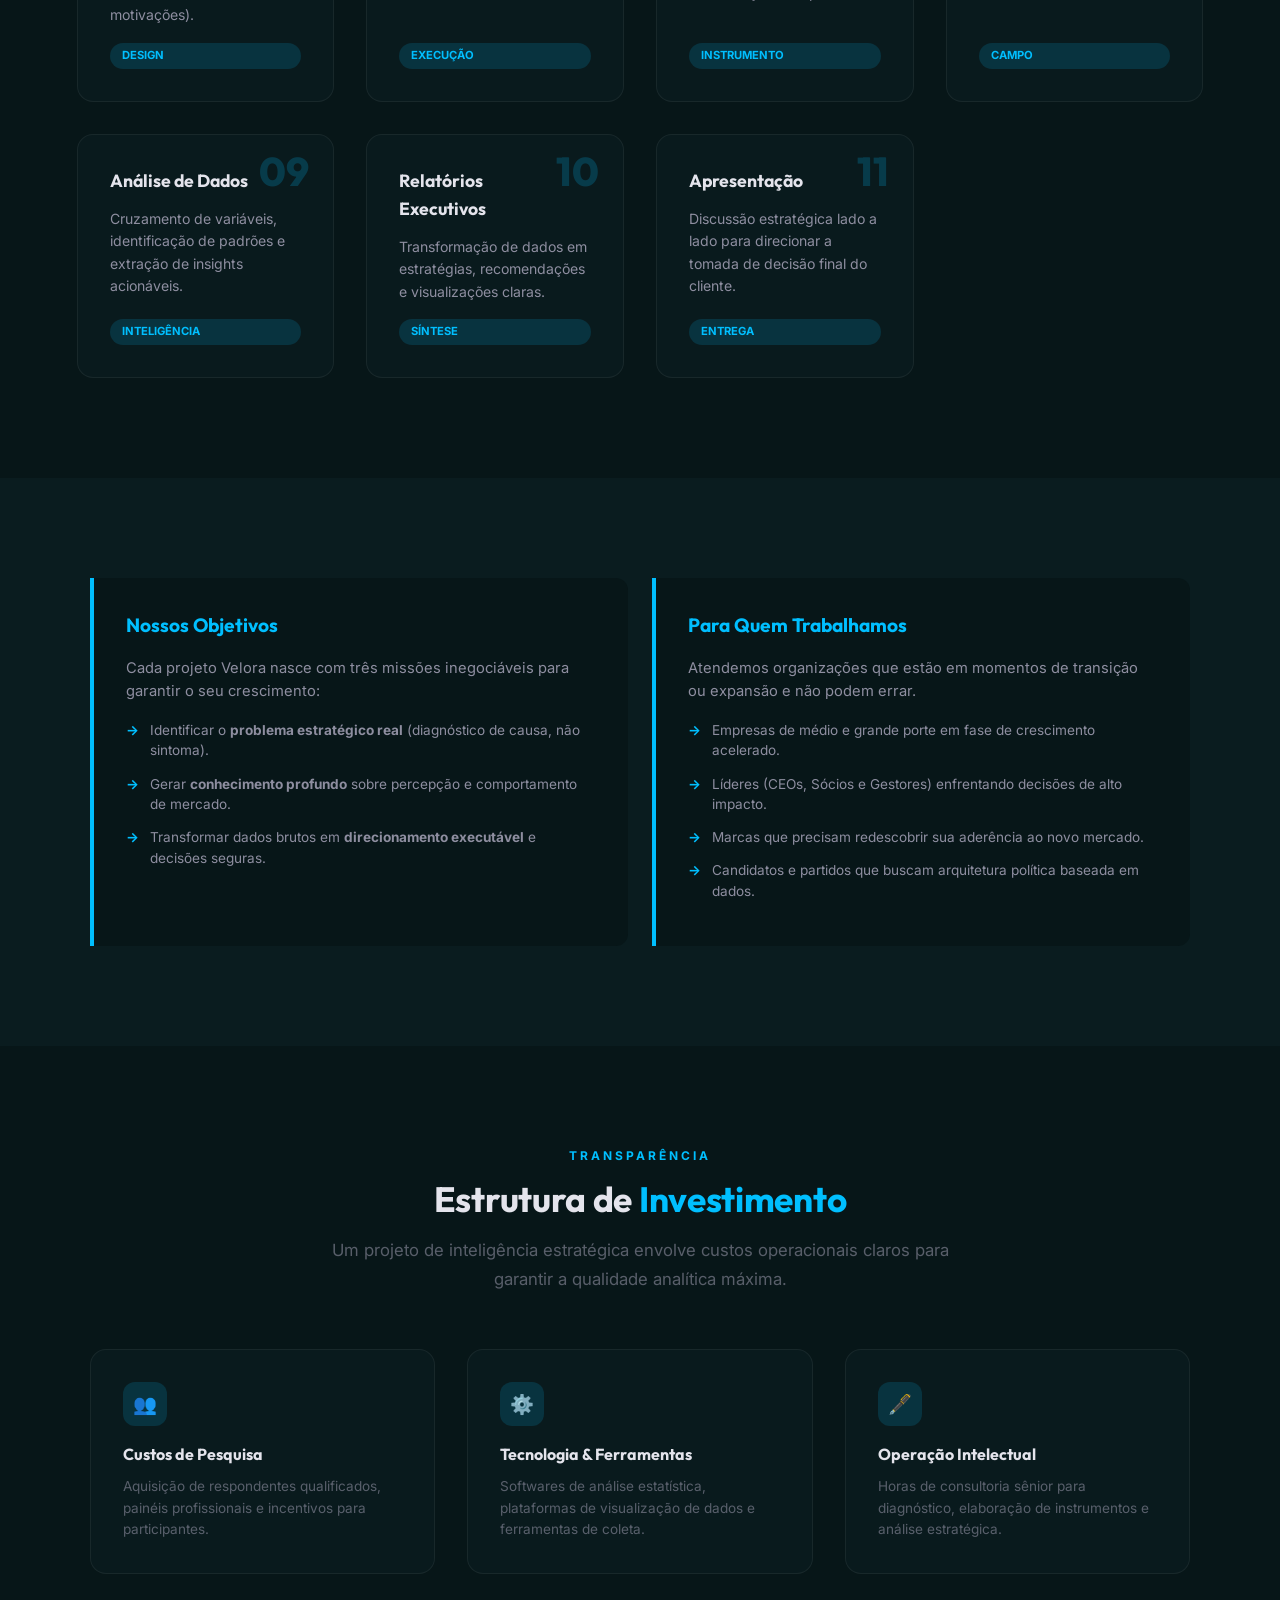
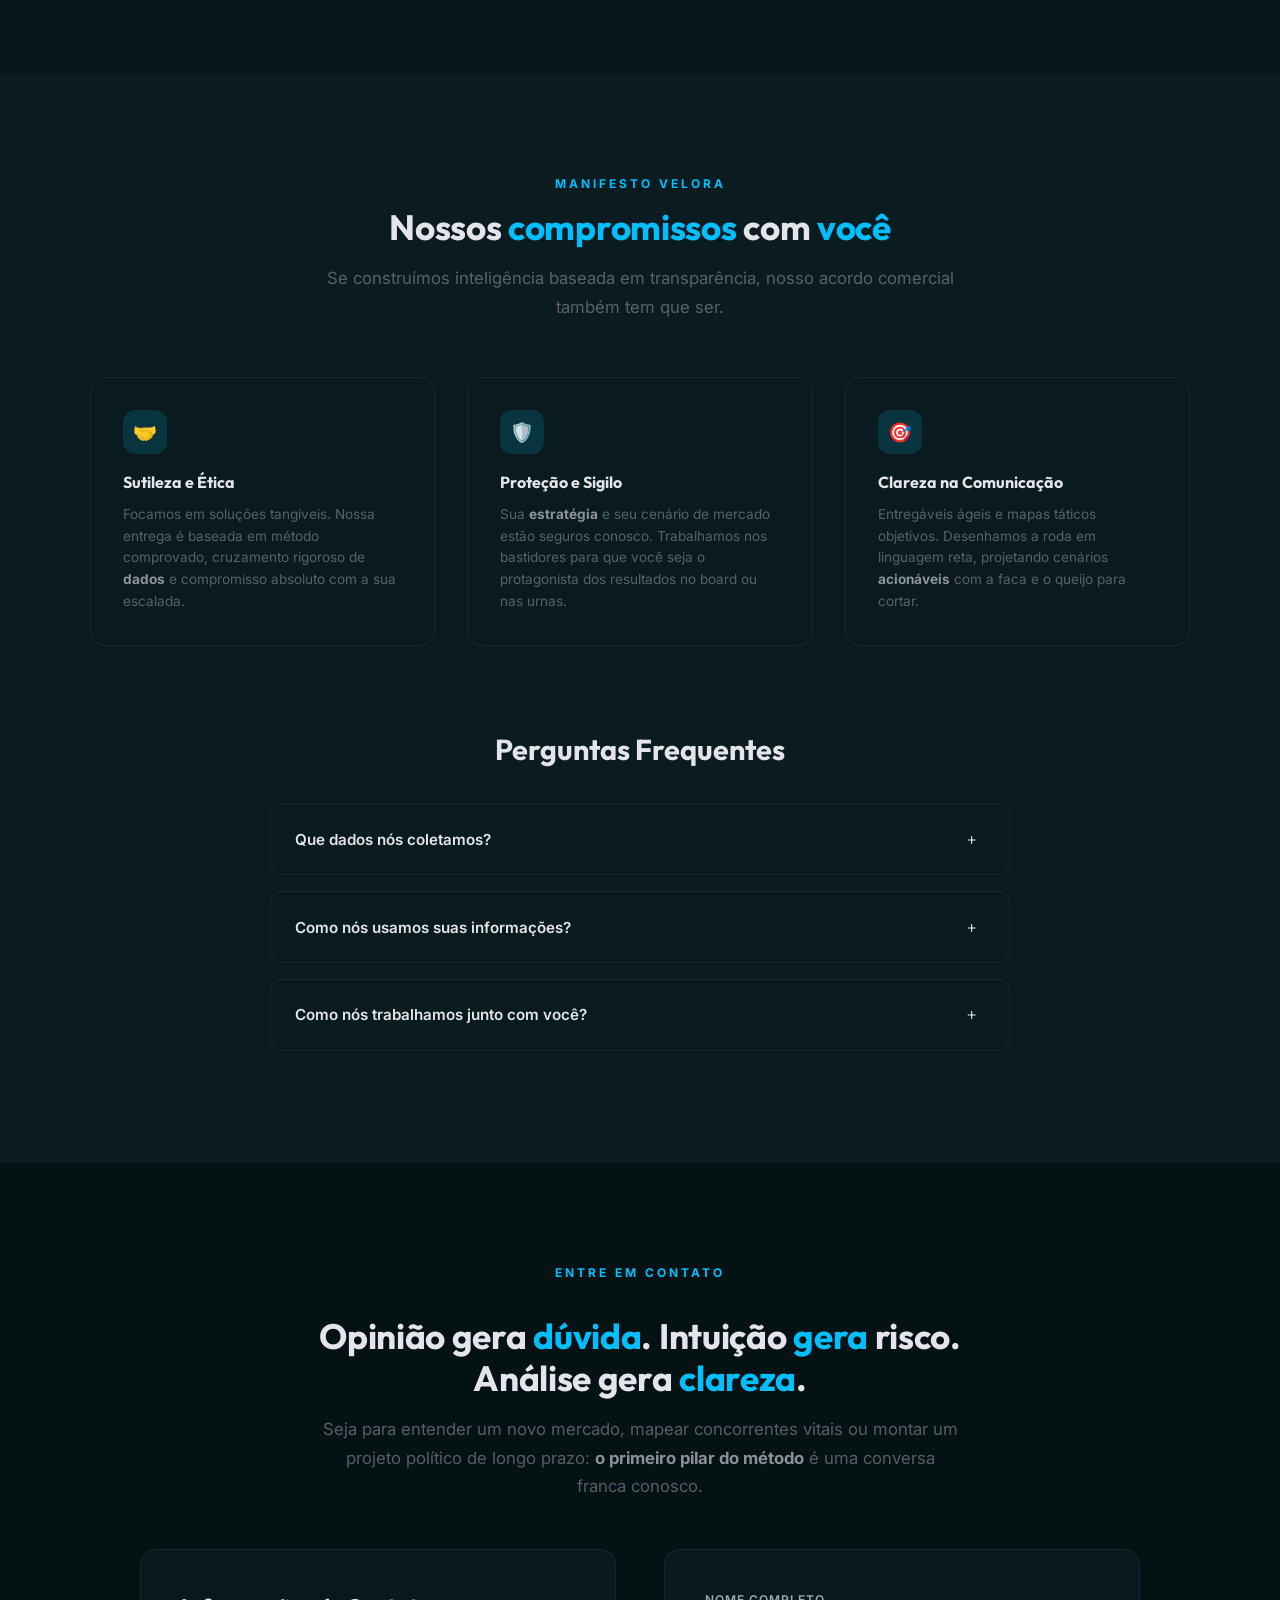
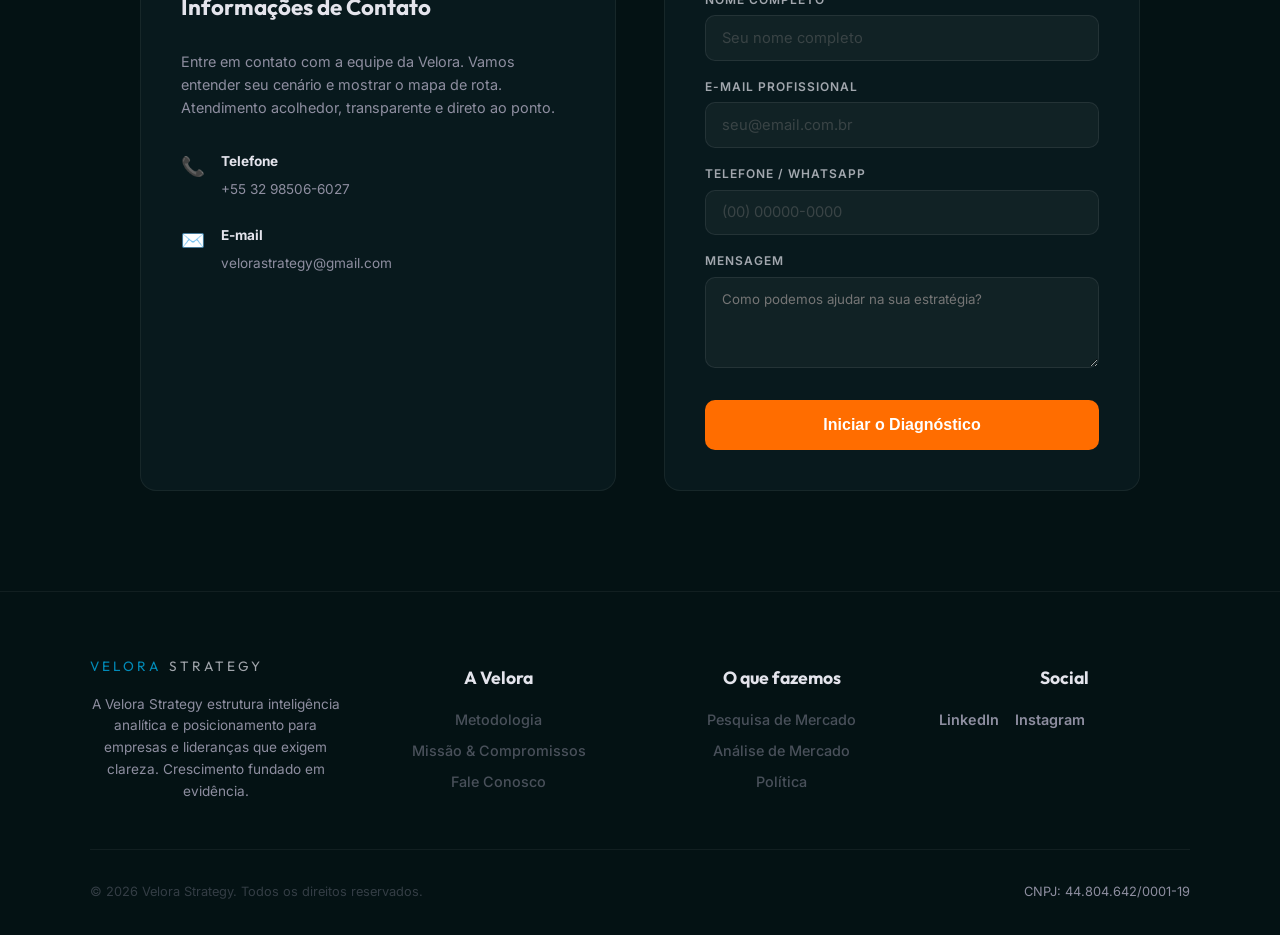
==== commit e33dfaaf: "alterações feitas na versão mobile e no posicionamento das imagens" ====
--- a/index.html
+++ b/index.html
@@ -116,7 +116,6 @@
             transform: scale(1.05);
         }
 
-        .header,
         .hero-institutional,
         .vision-section,
         .services-section,
@@ -170,7 +169,8 @@
             align-items: center;
             justify-content: flex-start;
             text-align: center;
-            padding: 140px 6% 80px;
+            padding: 100px 6% 80px;
+            min-height: auto;
         }
 
         .hero-institutional .hero-badge {
@@ -484,7 +484,7 @@
     <main>
 
         <!-- HERO INSTITUTIONAL -->
-        <section class="hero hero-institutional" id="hero" style="justify-content: center; text-align: center; flex-direction: column; align-items: center;">
+        <section class="hero hero-institutional" id="hero">
             <div
                 style="z-index: 2; max-width: 1000px; margin: 0 auto; display: flex; flex-direction: column; align-items: center;">
                 <span class="hero-badge"
@@ -968,7 +968,7 @@
     </div>
 
     <!-- Floating Mobile CTA -->
-    <div class="floating-cta">
+    <div class="floating-cta" id="floating-cta">
         <a href="#fale-conosco" style="background: linear-gradient(135deg, var(--accent), var(--accent-dark)); color: #fff; padding: 1rem; border-radius: 12px; display: flex; align-items: center; justify-content: center; gap: 0.5rem; text-decoration: none; font-weight: bold; width: 100%; box-shadow: 0 4px 15px rgba(0, 191, 255, 0.4);">
             Falar com um Estrategista
         </a>
@@ -1037,6 +1037,18 @@
                 currentSlide = (currentSlide + 1) % slides.length;
                 slides[currentSlide].classList.add('active');
             }, 8000);
+        }
+
+        // Floating CTA
+        const floatingCta = document.getElementById('floating-cta');
+        const formSection = document.getElementById('fale-conosco');
+        if (floatingCta && formSection) {
+            const floatObserver = new IntersectionObserver((entries) => {
+                entries.forEach(entry => {
+                    floatingCta.classList.toggle('visible', !entry.isIntersecting);
+                });
+            }, { threshold: 0.3 });
+            floatObserver.observe(formSection);
         }
 
         // Form submit principal
--- a/shared.css
+++ b/shared.css
@@ -1285,6 +1285,11 @@
 
   .floating-cta {
     display: block;
+    position: fixed;
+    bottom: 15px;
+    left: 15px;
+    right: 15px;
+    z-index: 999;
   }
 }
 
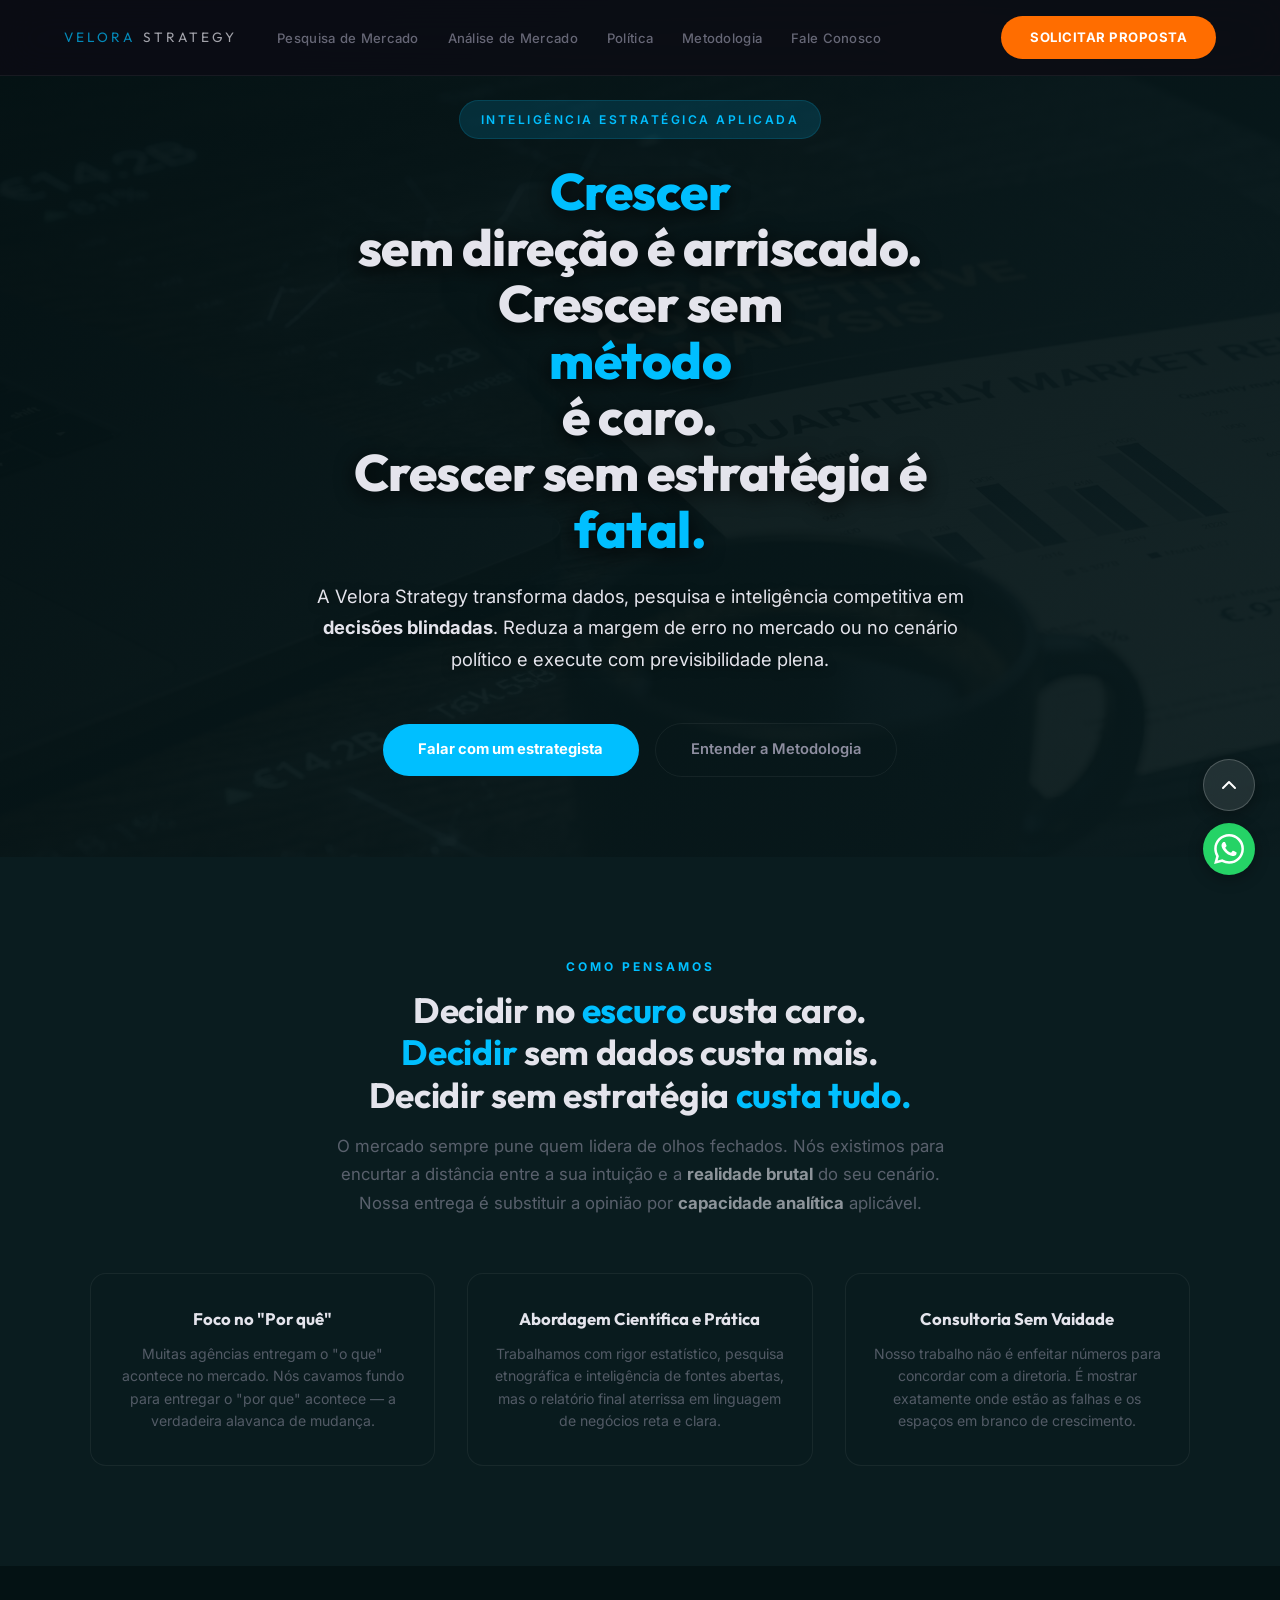
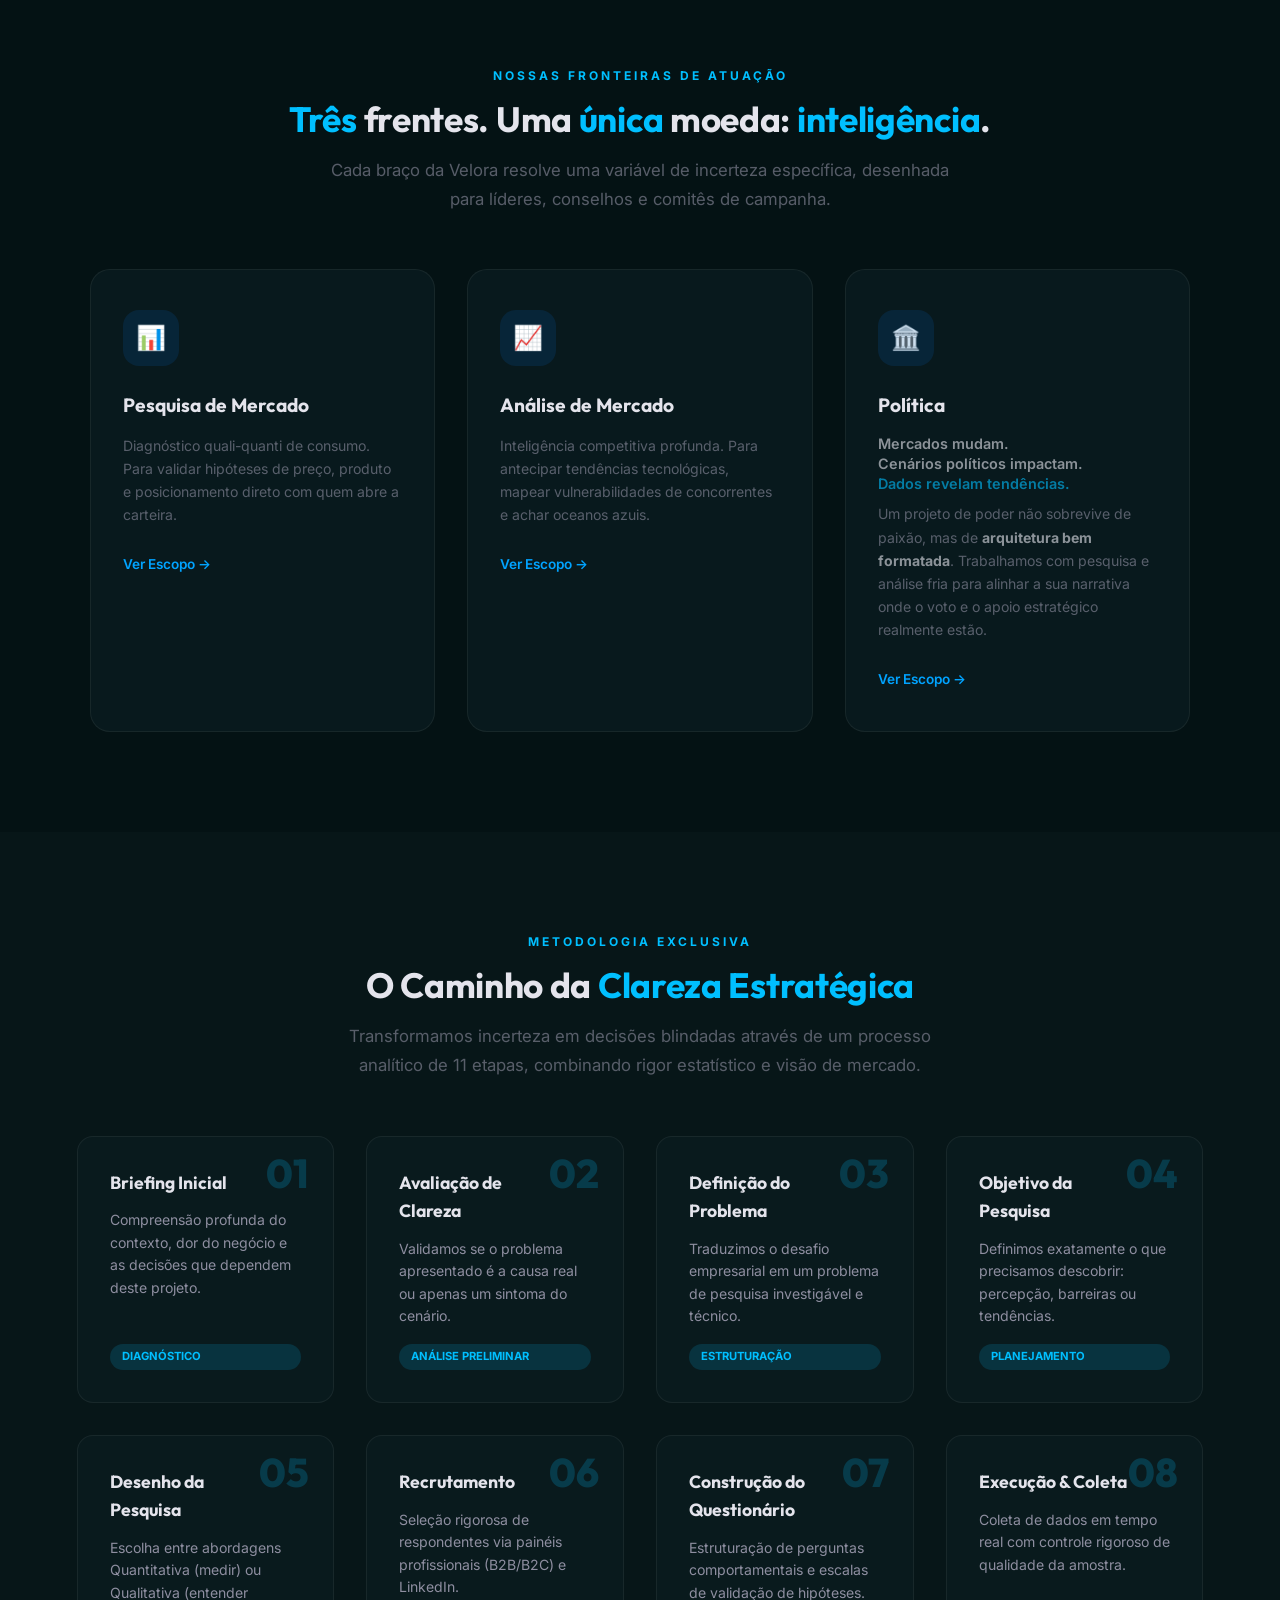
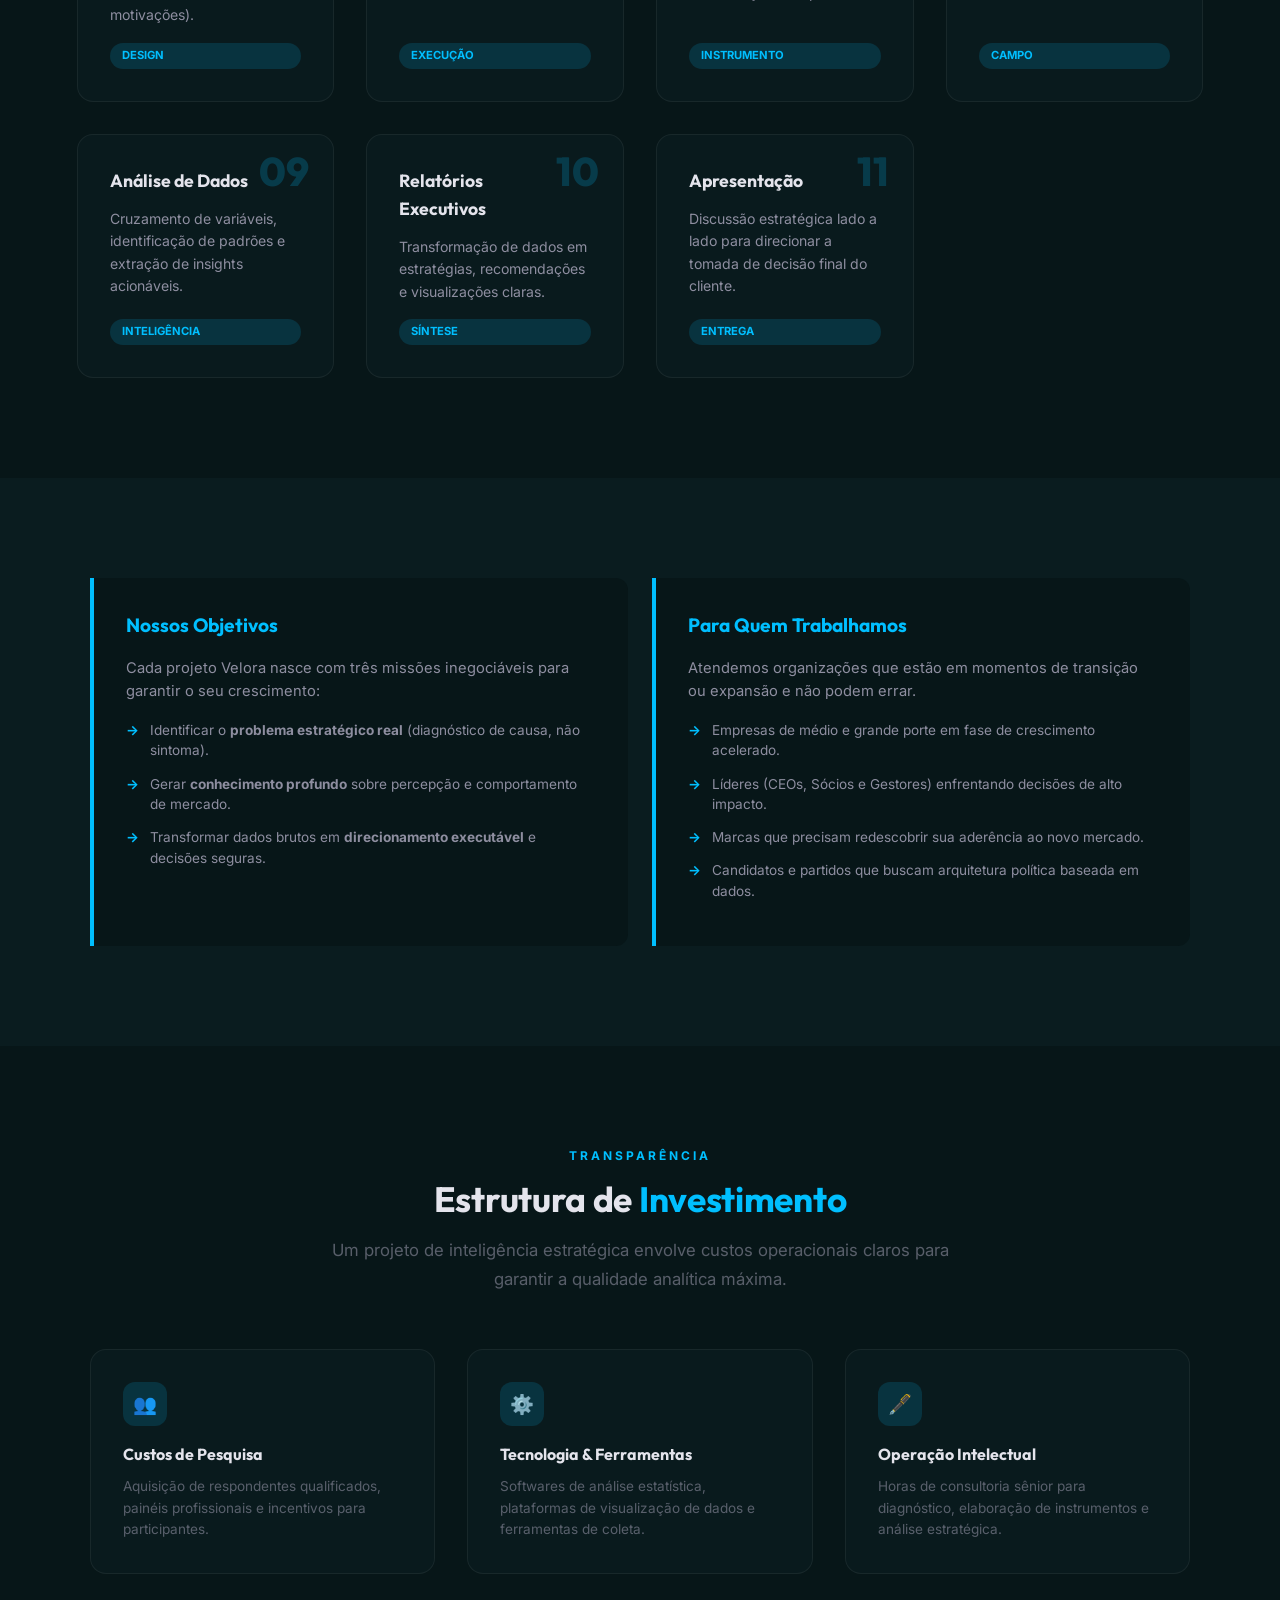
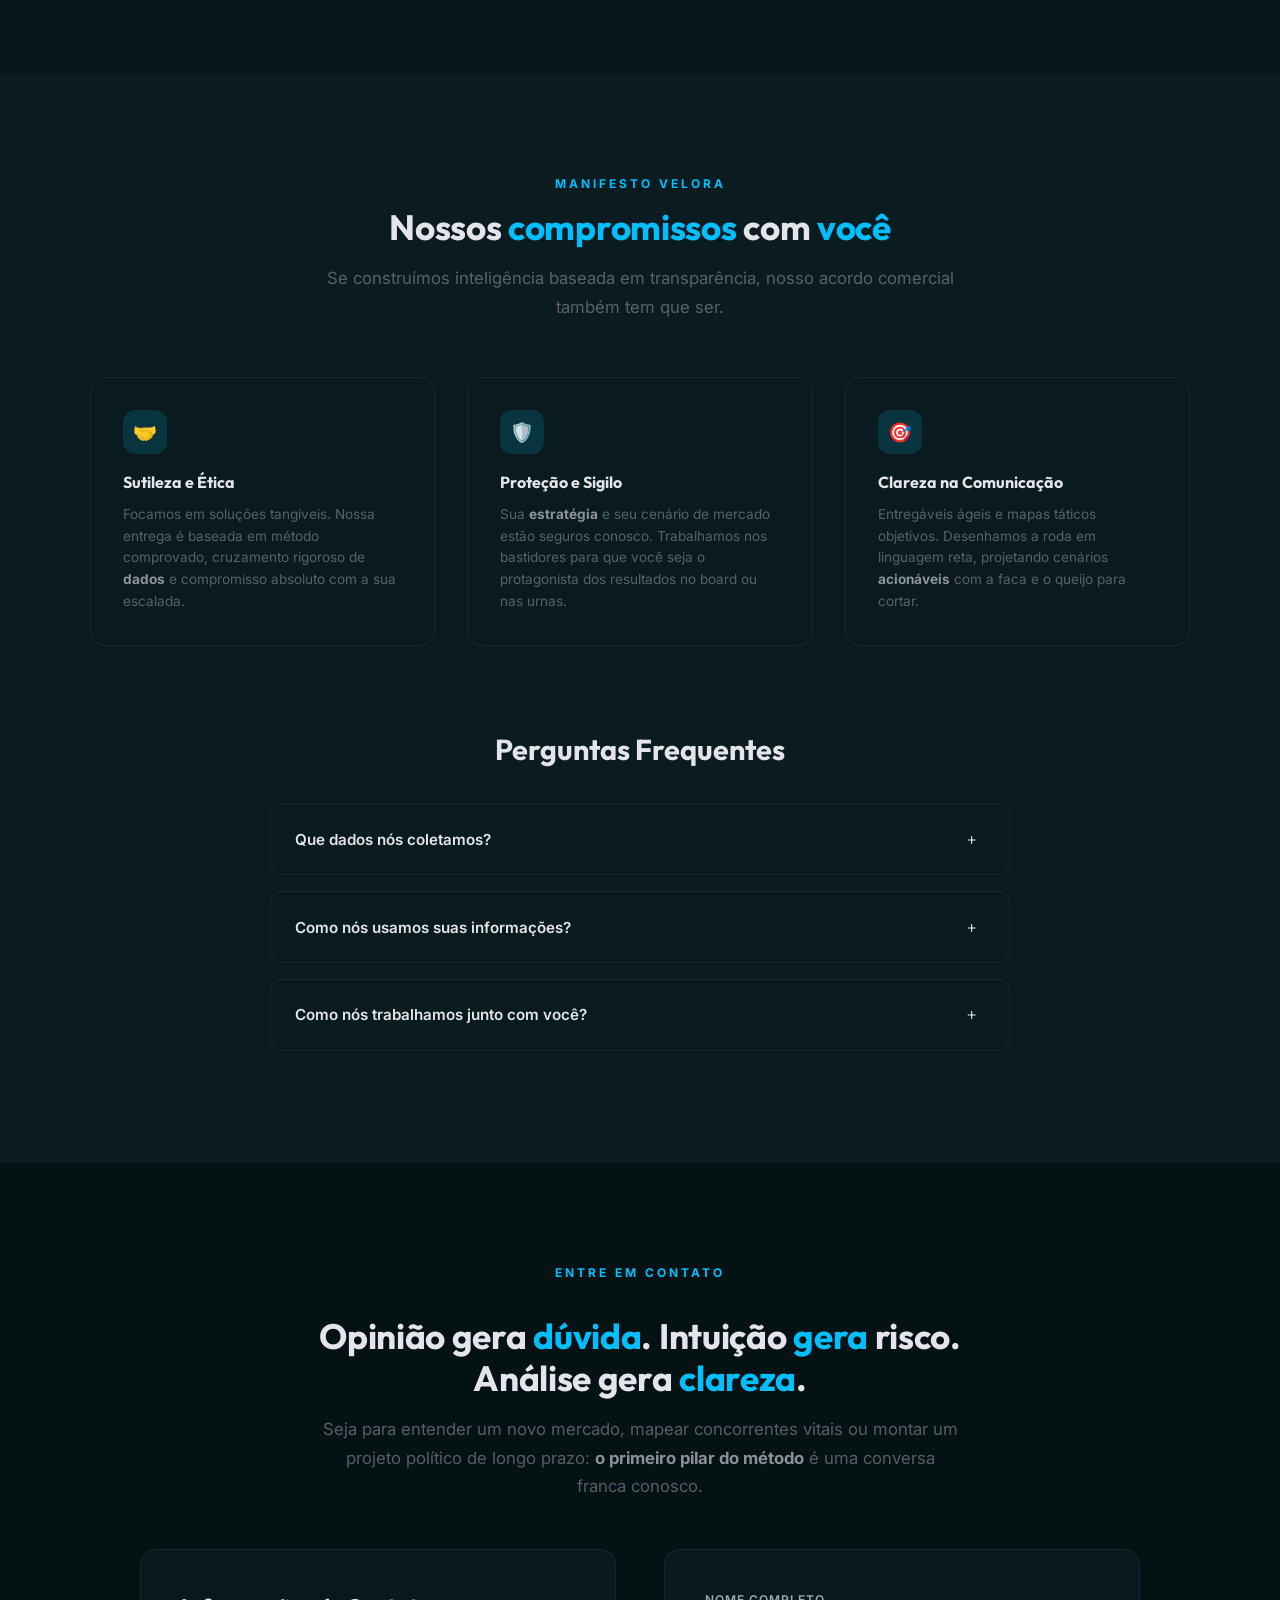
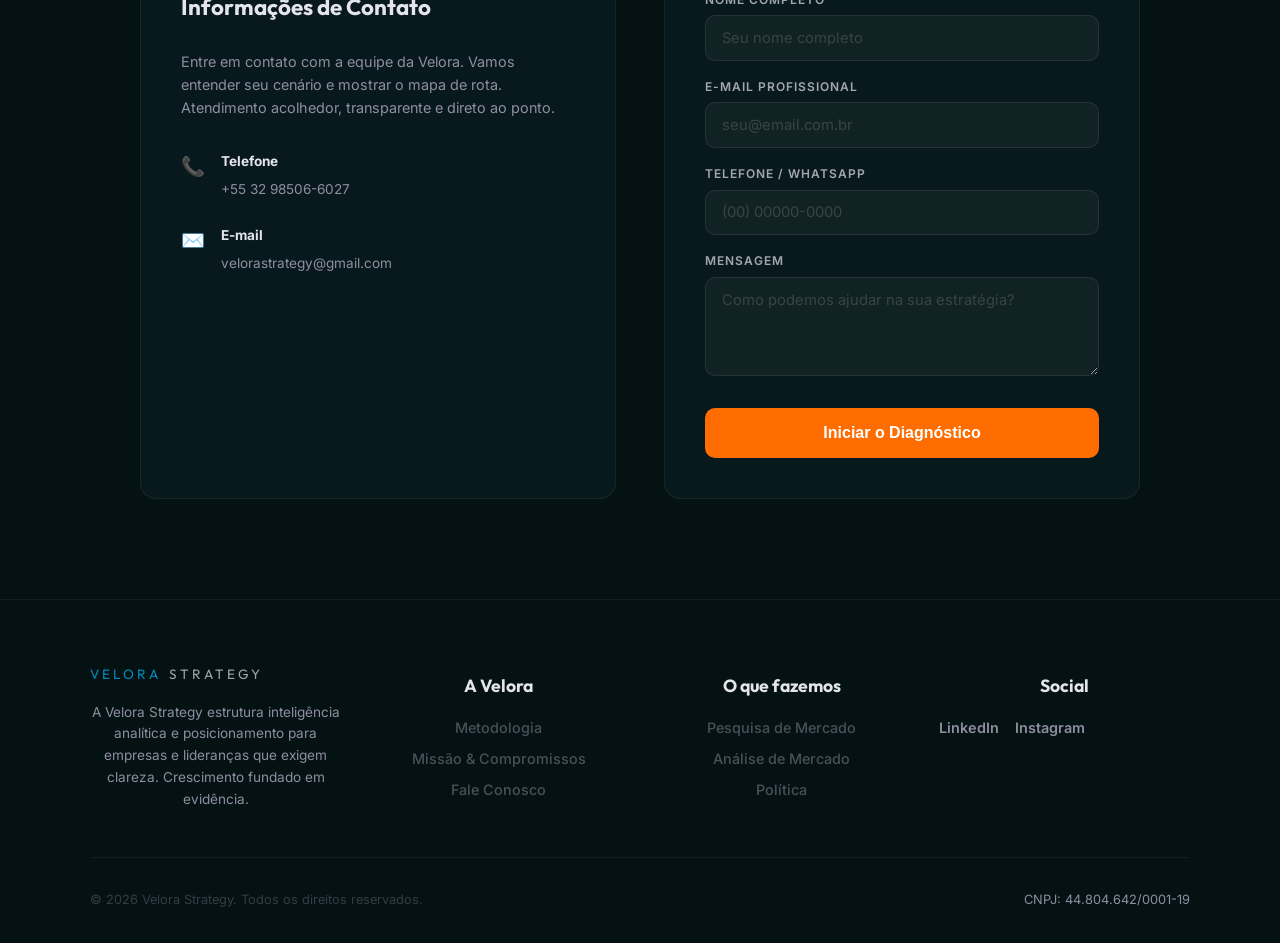
==== commit 994a5bc0: "adicionando integração do formspree na página institucional" ====
--- a/index.html
+++ b/index.html
@@ -460,9 +460,9 @@
     <!-- HEADER -->
     <header class="header" id="header">
         <div class="header-left">
-            <div class="logo">
+            <a href="#" class="logo" onclick="window.scrollTo({top: 0, behavior: 'smooth'}); return false;">
                 <span class="velora-mark">Velora</span> <span>Strategy</span>
-            </div>
+            </a>
             <nav id="navbar">
                 <ul class="nav-links" id="nav-links">
                     <li><a href="pesquisa-de-mercado.html">Pesquisa de Mercado</a></li>
@@ -1088,7 +1088,9 @@
                             'pagina': window.location.pathname
                         });
                         // Rastreamento Google Ads: conversão de lead
-                        gtag_report_conversion();
+                        if (typeof gtag_report_conversion === 'function') {
+                            gtag_report_conversion();
+                        }
 
                         btn.textContent = '✓ Quase lá! Abrindo WhatsApp...';
                         setTimeout(() => {
--- a/shared.css
+++ b/shared.css
@@ -308,7 +308,8 @@
 }
 
 .form-group input,
-.form-group select {
+.form-group select,
+.form-group textarea {
   width: 100%;
   padding: 0.7rem 1rem;
   border-radius: 10px;
@@ -320,11 +321,13 @@
 }
 
 .form-group input:focus,
-.form-group select:focus {
+.form-group select:focus,
+.form-group textarea:focus {
   transform: translateY(-1px);
 }
 
-.form-group input::placeholder {
+.form-group input::placeholder,
+.form-group textarea::placeholder {
   opacity: 0.4;
 }
 
@@ -1286,9 +1289,9 @@
   .floating-cta {
     display: block;
     position: fixed;
-    bottom: 15px;
-    left: 15px;
-    right: 15px;
+    bottom: 0;
+    left: 0;
+    width: 100%;
     z-index: 999;
   }
 }
@@ -1481,7 +1484,7 @@
 
 @media (max-width: 768px) {
   .global-fabs {
-    bottom: 80px;
+    bottom: 100px;
     /* Above mobile CTA if present */
     right: 20px;
   }
@@ -1491,6 +1494,12 @@
   .fab-totop {
     width: 48px;
     height: 48px;
+  }
+}
+
+@media (max-width: 1024px) {
+  .global-fabs {
+    bottom: 100px; /* Above mobile CTA if present */
   }
 }
 
